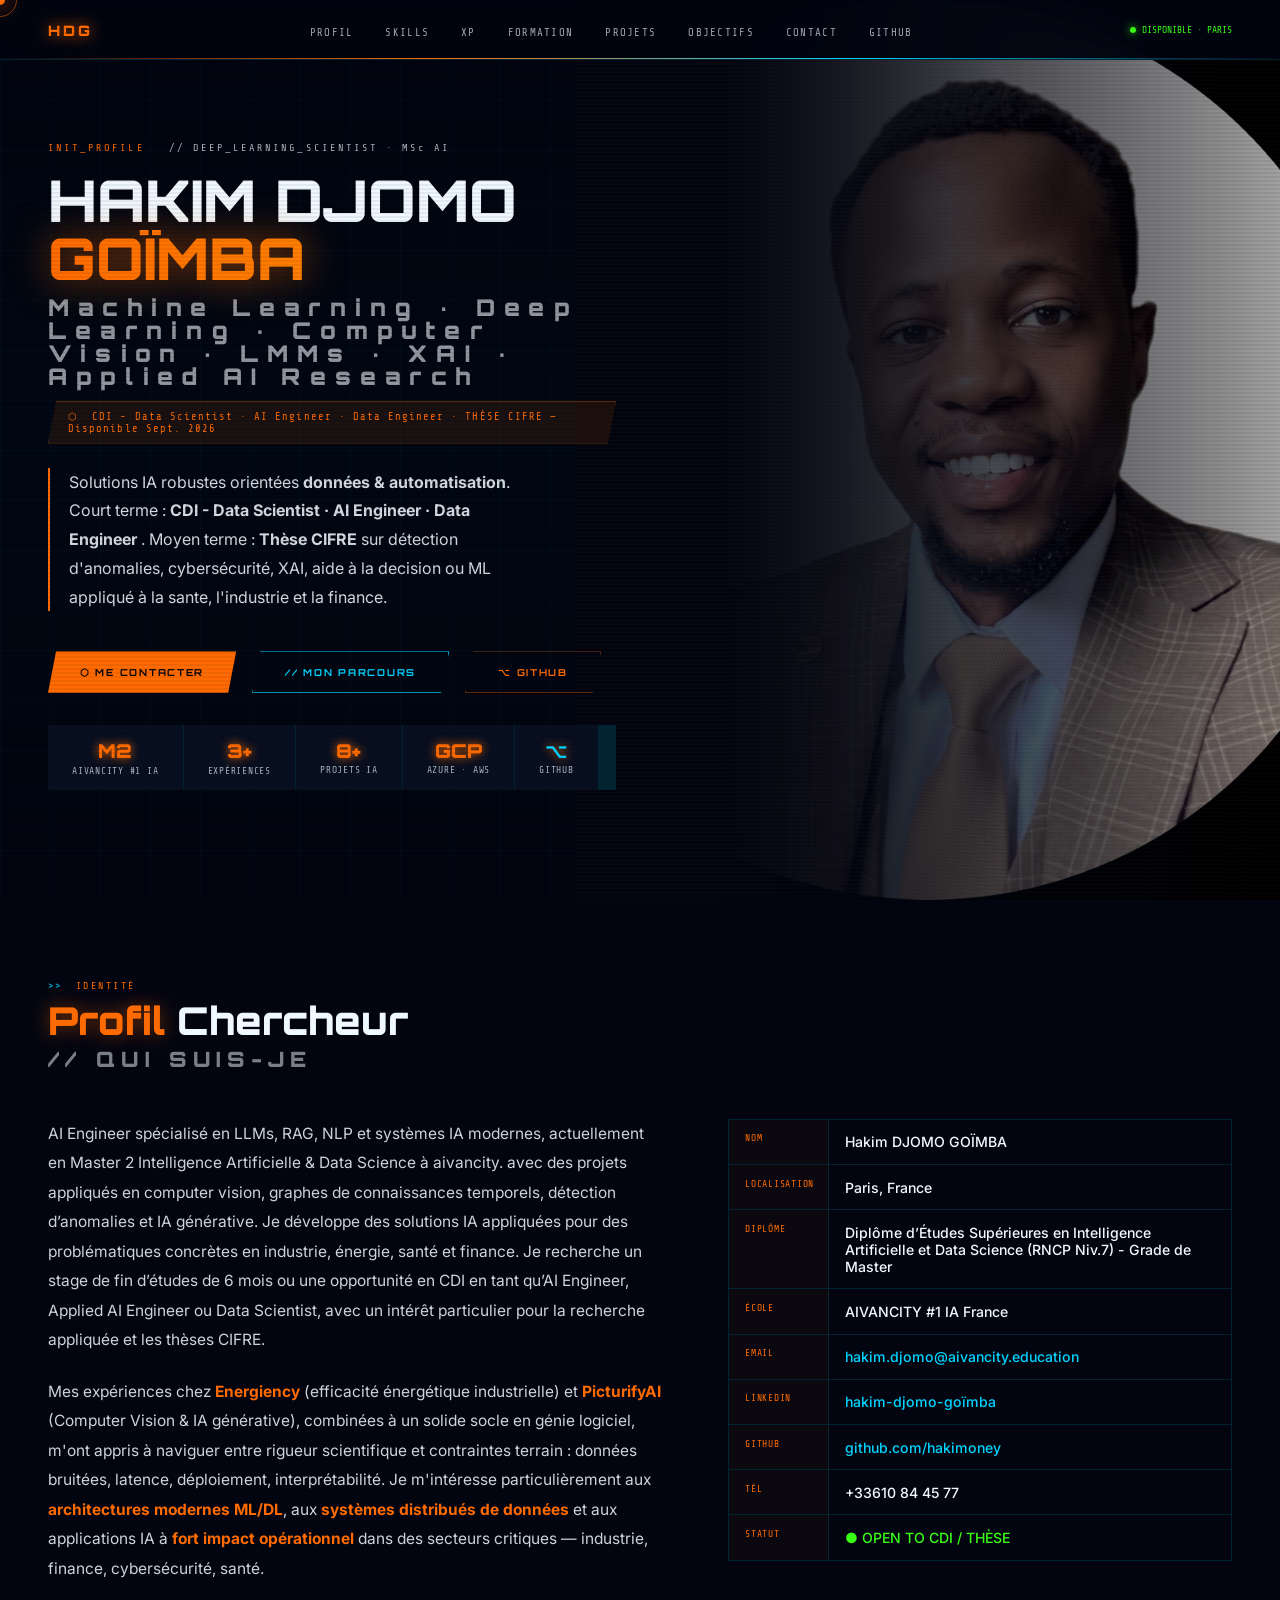
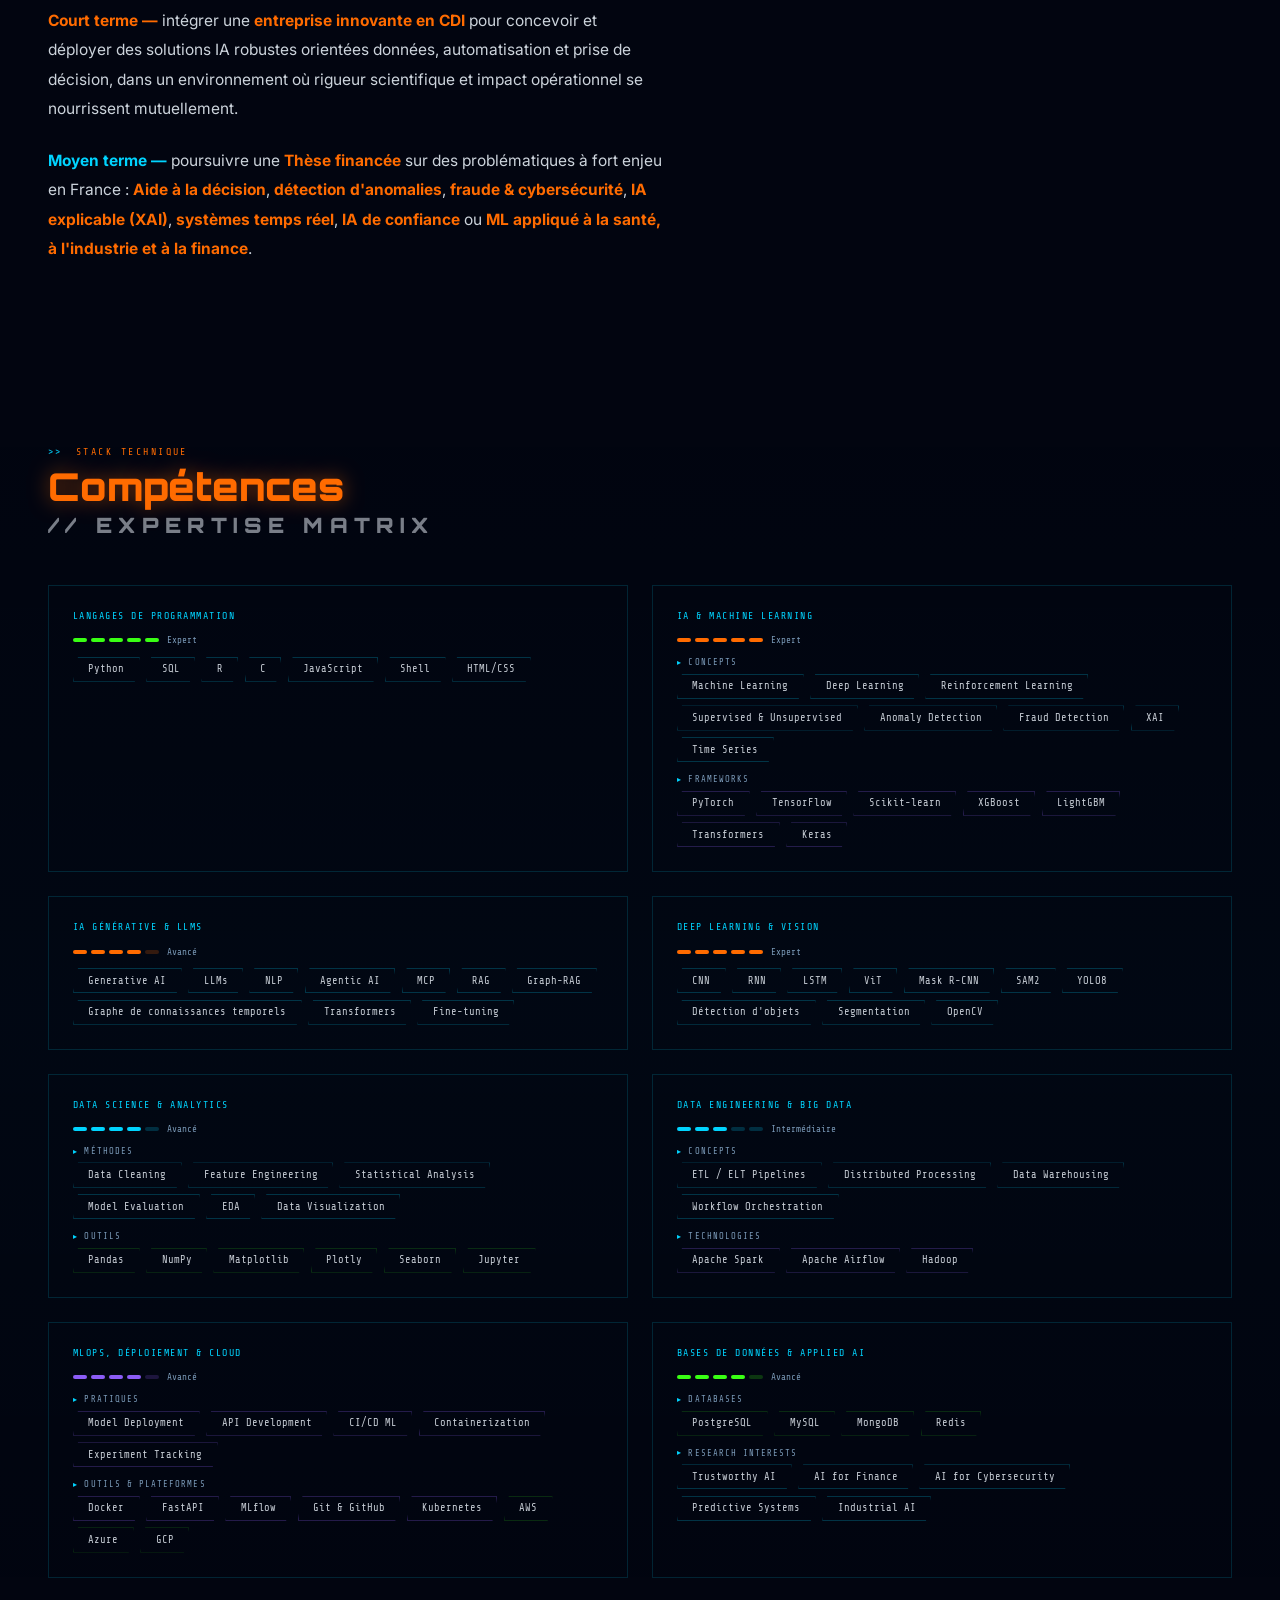
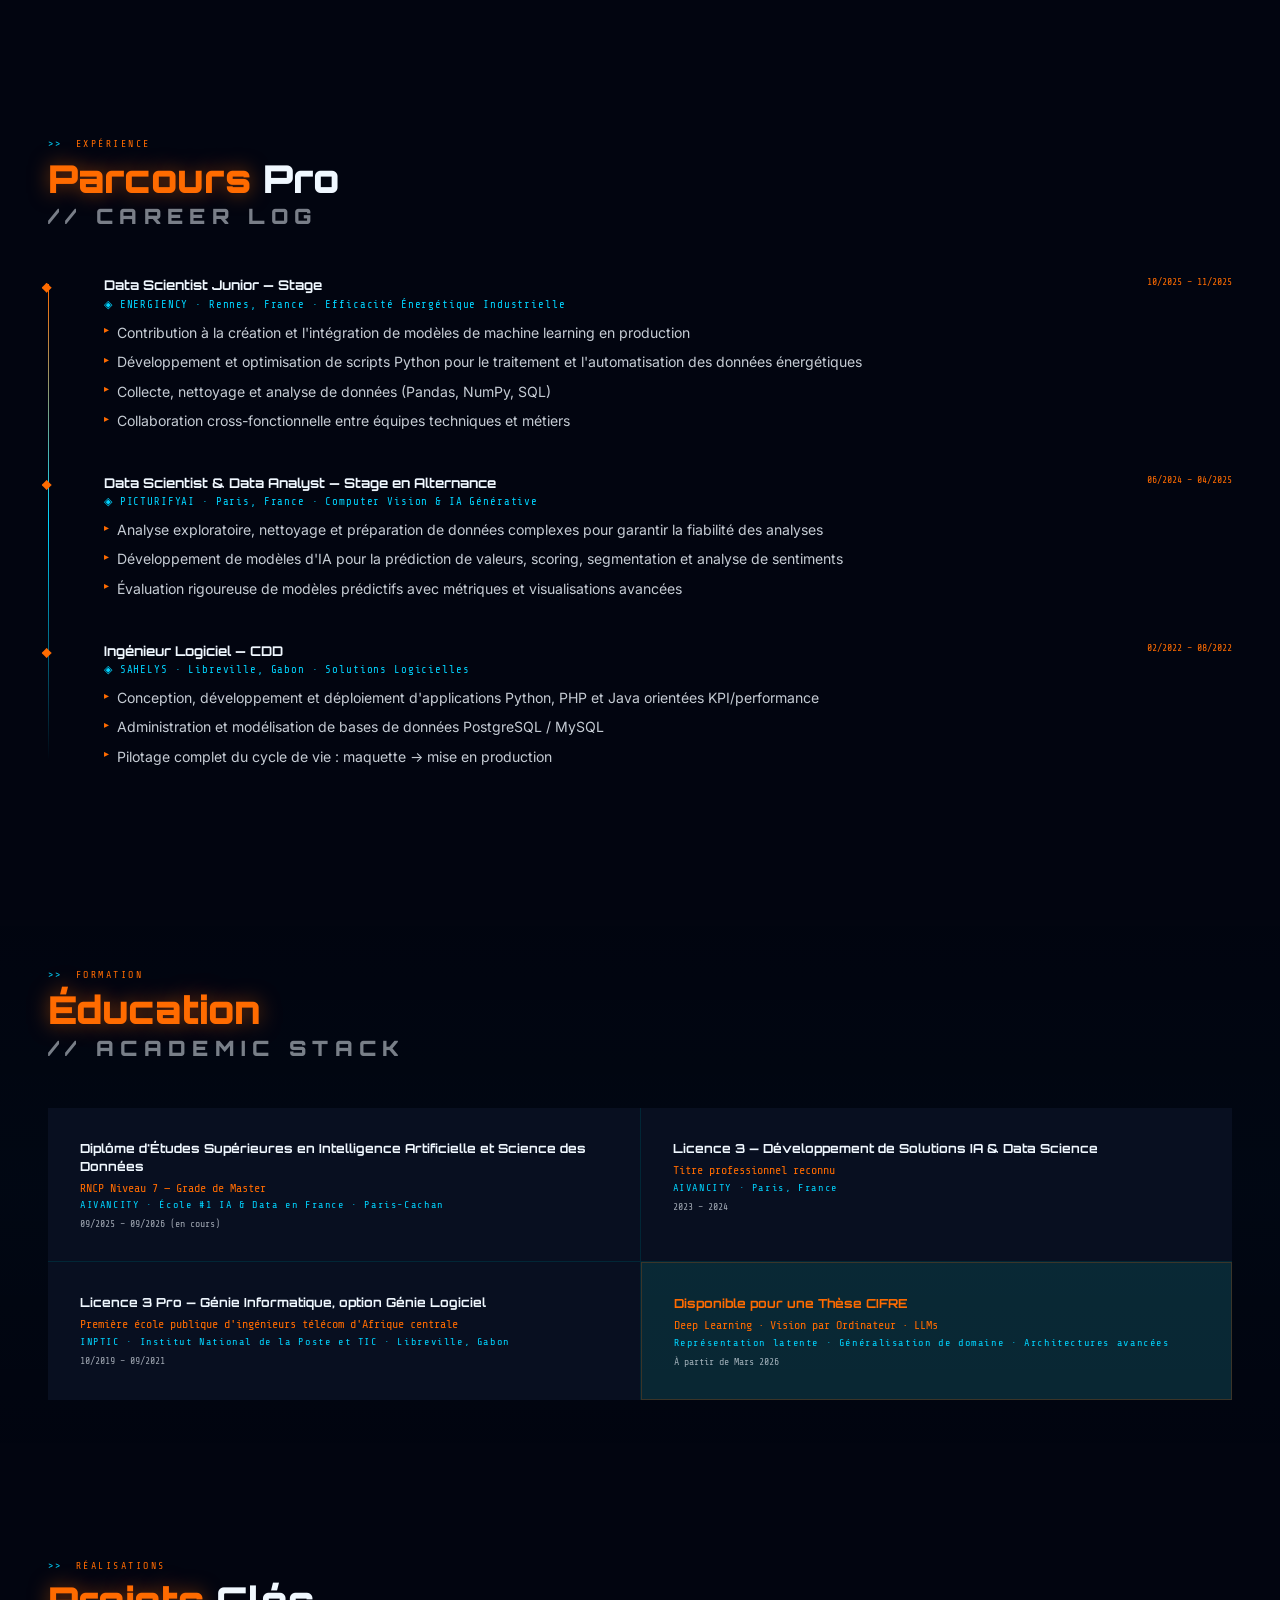
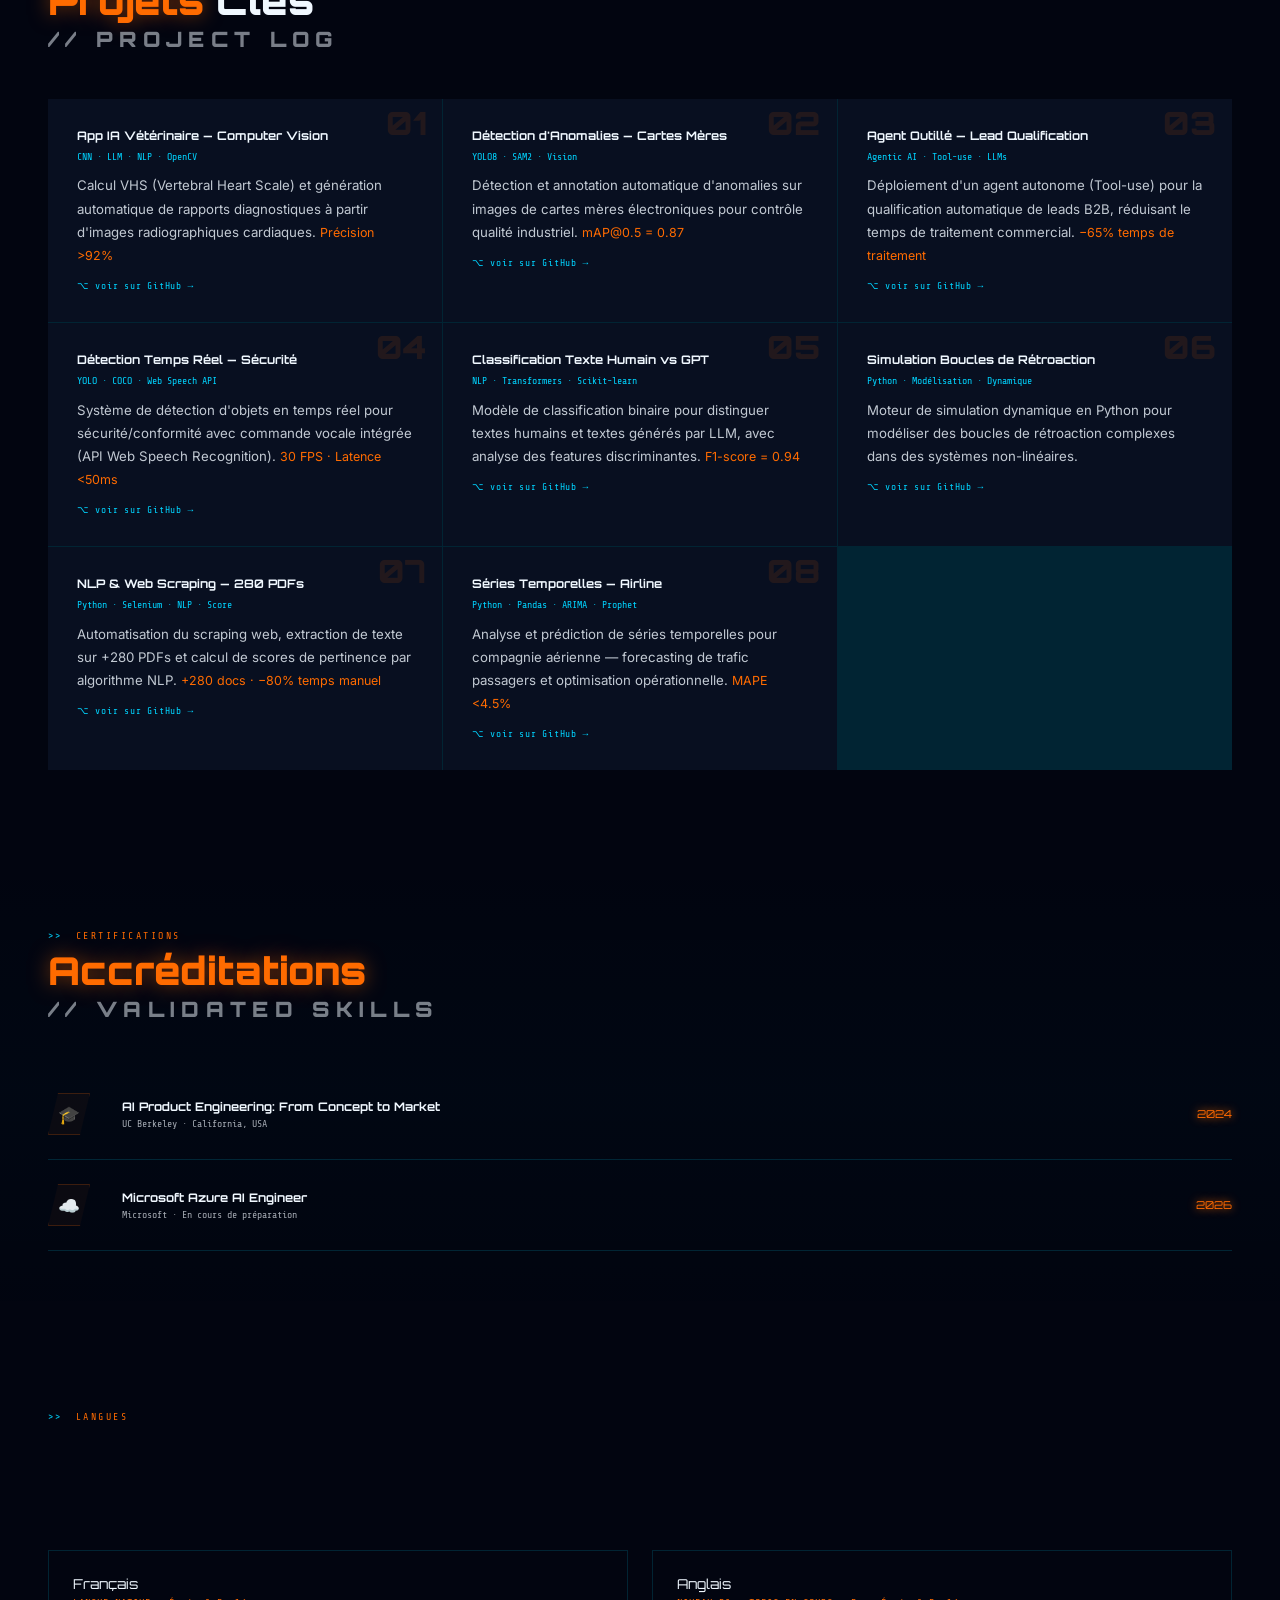
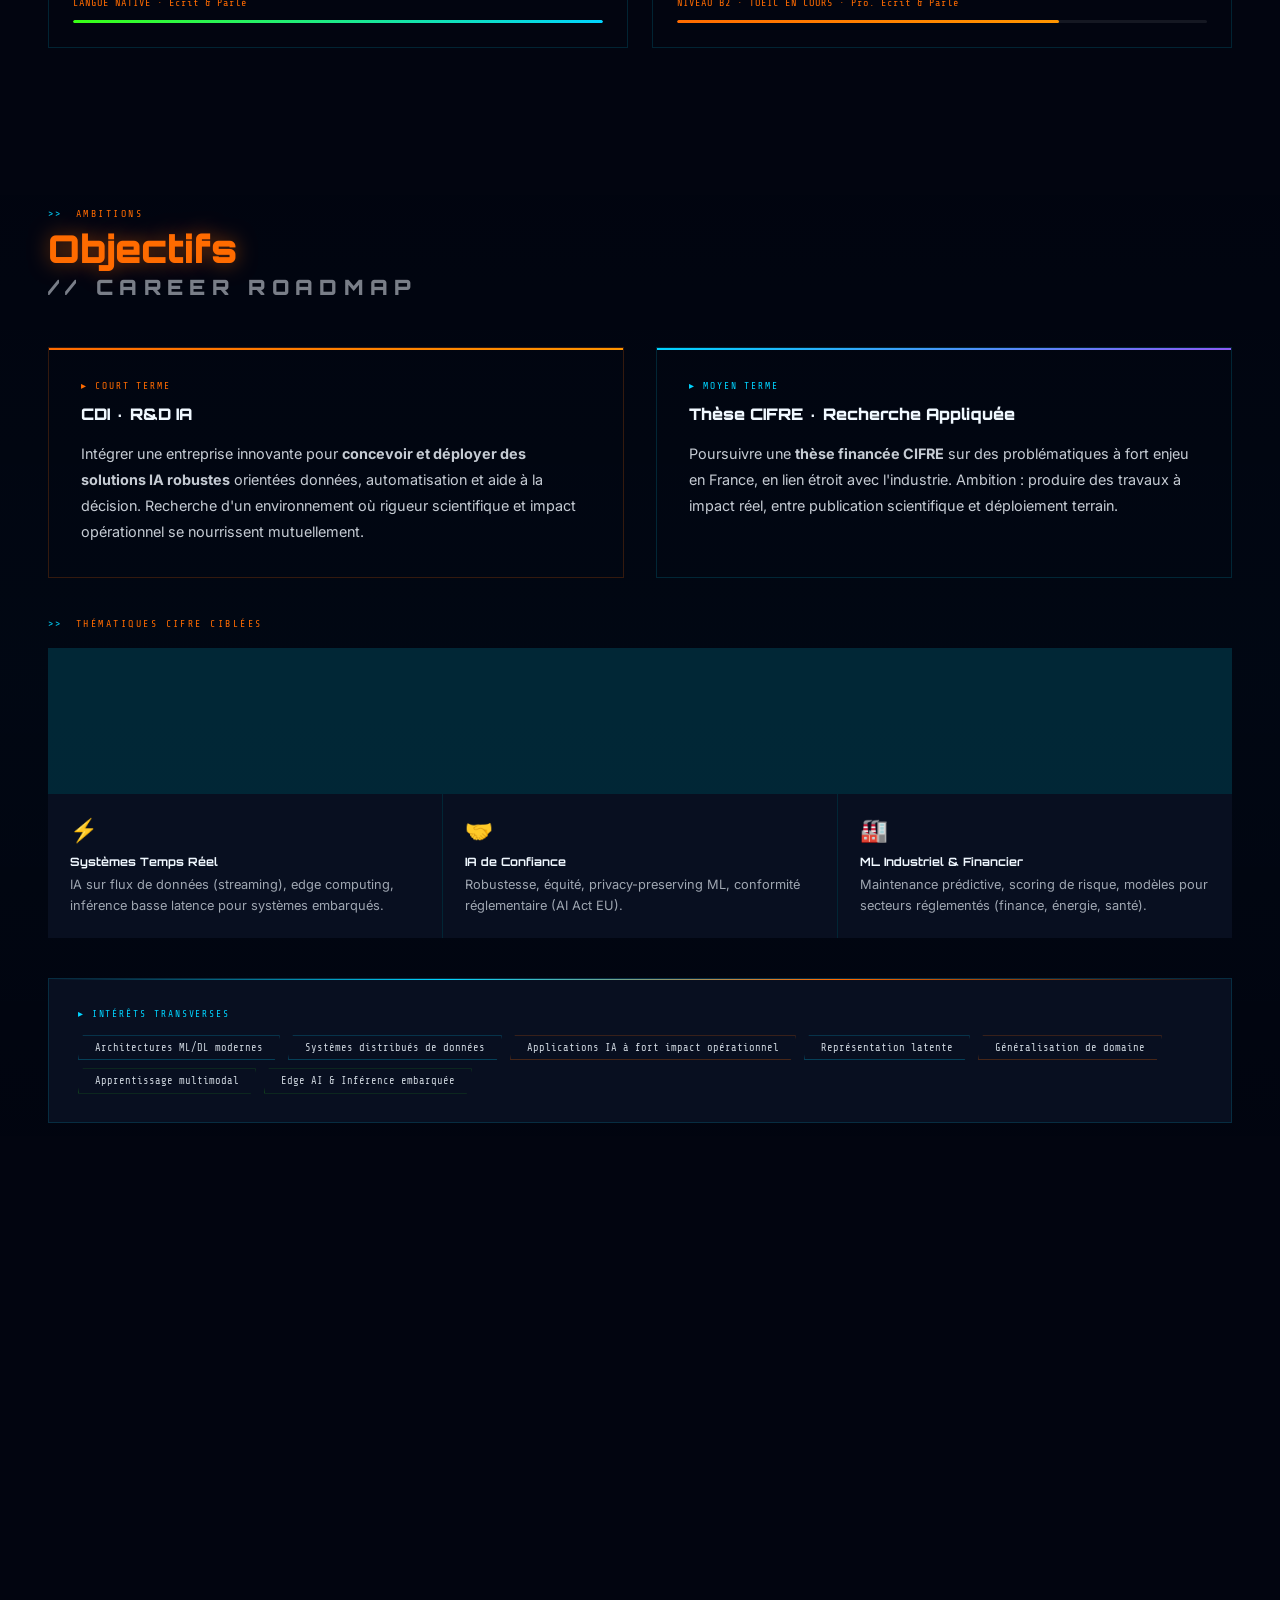
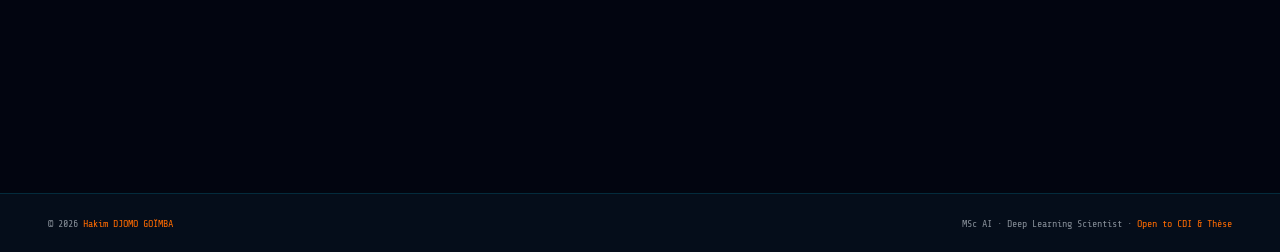
==== index.html @ 0fcf73cf "Deploy portfolio site" ====
<!DOCTYPE html>
<html lang="fr">
<head>
<meta charset="UTF-8"/>
<meta name="viewport" content="width=device-width, initial-scale=1.0"/>
<title>Hakim DJOMO GOÏMBA </title>
<link href="https://fonts.googleapis.com/css2?family=Orbitron:wght@400;700;900&family=Inter:wght@400;500;600&family=Share+Tech+Mono&display=swap" rel="stylesheet"/>
<style>
:root {
  --bg: #020510;
  --deep: #050d1a;
  --panel: #080f20;
  --panel2: #0c1428;
  --orange: #ff6b00;
  --orange2: #ff9500;
  --cyan: #00d4ff;
  --plasma: #39ff14;
  --violet: #8b5cf6;
  --white: #f0f8ff;
  --muted: #7a9ab8;
  --border-c: rgba(0,212,255,0.15);
  --border-o: rgba(255,107,0,0.2);
  --glow-c: rgba(0,212,255,0.05);
  --glow-o: rgba(255,107,0,0.07);
}
*,*::before,*::after{box-sizing:border-box;margin:0;padding:0;}
html{scroll-behavior:smooth;}
body{font-family:'Inter',sans-serif;background:var(--bg);color:var(--white);overflow-x:hidden;cursor:none;}

/* CURSOR */
#cur{position:fixed;width:10px;height:10px;background:var(--orange);border-radius:50%;pointer-events:none;z-index:99999;transform:translate(-50%,-50%);box-shadow:0 0 20px var(--orange),0 0 40px rgba(255,107,0,0.4);transition:width .15s,height .15s,background .2s;}
#cur-ring{position:fixed;width:34px;height:34px;border:1px solid rgba(255,107,0,0.5);border-radius:50%;pointer-events:none;z-index:99998;transform:translate(-50%,-50%);}

/* SCANLINES */
body::after{content:'';position:fixed;inset:0;z-index:9998;pointer-events:none;background:repeating-linear-gradient(0deg,transparent,transparent 2px,rgba(0,0,0,0.06) 2px,rgba(0,0,0,0.06) 4px);animation:scan 10s linear infinite;}
@keyframes scan{from{background-position:0 0;}to{background-position:0 100px;}}

/* GRID BG */
body::before{content:'';position:fixed;inset:0;pointer-events:none;z-index:0;
background-image:linear-gradient(rgba(0,212,255,0.03) 1px,transparent 1px),linear-gradient(90deg,rgba(0,212,255,0.03) 1px,transparent 1px);
background-size:50px 50px;animation:gridDrift 25s linear infinite;}
@keyframes gridDrift{from{background-position:0 0;}to{background-position:50px 50px;}}

/* NAV */
nav{position:fixed;top:0;left:0;right:0;z-index:1000;padding:0 3rem;height:60px;display:flex;align-items:center;justify-content:space-between;background:rgba(2,5,16,0.95);backdrop-filter:blur(20px);border-bottom:1px solid var(--border-c);}
nav::after{content:'';position:absolute;bottom:0;left:0;right:0;height:1px;background:linear-gradient(90deg,transparent,var(--orange),var(--cyan),transparent);animation:navline 5s ease-in-out infinite;}
@keyframes navline{0%,100%{opacity:.4;}50%{opacity:1;}}
.nav-logo{font-family:'Orbitron',monospace;font-size:.9rem;font-weight:900;color:var(--orange);text-decoration:none;letter-spacing:.2em;text-shadow:0 0 15px var(--orange);}
.nav-links{display:flex;gap:2rem;list-style:none;}
.nav-links a{font-family:'Share Tech Mono',monospace;font-size:.67rem;letter-spacing:.12em;text-transform:uppercase;color:rgba(240,248,255,.68);text-decoration:none;transition:color .3s,text-shadow .3s;}
.nav-links a:hover{color:var(--orange);text-shadow:0 0 10px var(--orange);}
.nav-badge{font-family:'Share Tech Mono',monospace;font-size:.6rem;color:var(--plasma);display:flex;align-items:center;gap:.4rem;}
.dot{width:6px;height:6px;border-radius:50%;background:var(--plasma);box-shadow:0 0 8px var(--plasma);animation:pulse 1.5s ease-in-out infinite;}
@keyframes pulse{0%,100%{opacity:1;transform:scale(1);}50%{opacity:.3;transform:scale(.6);}}

/* ══════════════ HERO ══════════════ */
#hero{min-height:100vh;display:grid;grid-template-columns:1fr 1fr;align-items:center;padding:5rem 3rem 3rem;position:relative;gap:3rem;z-index:1;overflow:hidden;}

/* PHOTO BG - grand arrière-plan */
.hero-photo-bg{
  position:absolute;right:0;top:0;bottom:0;width:55%;
  z-index:0;overflow:hidden;
}
.hero-photo-bg img{
  width:100%;height:100%;object-fit:cover;object-position:top center;
  filter:grayscale(30%) contrast(1.1) brightness(.7);
  mask-image:linear-gradient(to left,rgba(0,0,0,.9) 0%,rgba(0,0,0,.5) 50%,transparent 100%);
  -webkit-mask-image:linear-gradient(to left,rgba(0,0,0,.9) 0%,rgba(0,0,0,.5) 50%,transparent 100%);
}
.hero-photo-overlay{
  position:absolute;inset:0;
  background:linear-gradient(to right,var(--bg) 20%,rgba(2,5,16,.3) 60%,transparent 100%);
}
.hero-photo-scanline{
  position:absolute;inset:0;
  background:repeating-linear-gradient(0deg,transparent,transparent 3px,rgba(255,107,0,.03) 3px,rgba(255,107,0,.03) 4px);
}

.hero-left{position:relative;z-index:2;}
.hero-sys{font-family:'Share Tech Mono',monospace;font-size:.64rem;color:var(--orange);letter-spacing:.2em;margin-bottom:1.2rem;animation:fadeIn 1s ease both;display:flex;align-items:center;gap:.5rem;}
.hero-sys span{color:rgba(240,248,255,.72);}
.hero-name{font-family:'Orbitron',monospace;font-weight:900;font-size:clamp(2rem,4.5vw,4rem);line-height:1;margin-bottom:.8rem;animation:fadeIn 1s .15s ease both;position:relative;}
.hero-name .l1{display:block;color:var(--white);}
.hero-name .l2{display:block;background:linear-gradient(90deg,var(--orange),var(--orange2));-webkit-background-clip:text;-webkit-text-fill-color:transparent;filter:drop-shadow(0 0 20px rgba(255,107,0,.6));}
.hero-name .l3{display:block;color:rgba(240,248,255,.60);font-size:.4em;letter-spacing:.4em;margin-top:.5rem;-webkit-text-fill-color:unset;}
.hero-seeking{
  display:inline-flex;align-items:center;gap:.6rem;
  background:rgba(255,107,0,.1);border:1px solid rgba(255,107,0,.3);
  padding:.5rem 1.2rem;margin-bottom:1.5rem;font-family:'Share Tech Mono',monospace;font-size:.65rem;color:var(--orange);letter-spacing:.1em;
  animation:fadeIn 1s .2s ease both;
  clip-path:polygon(8px 0%,100% 0%,calc(100% - 8px) 100%,0% 100%);
}
.hero-desc{font-size:1rem;color:rgba(240,248,255,.88);font-weight:400;max-width:480px;margin-bottom:2.5rem;line-height:1.8;animation:fadeIn 1s .3s ease both;border-left:2px solid var(--orange);padding-left:1.2rem;}
.hero-cta{display:flex;gap:1rem;animation:fadeIn 1s .45s ease both;flex-wrap:wrap;}

/* BUTTONS */
.btn{font-family:'Orbitron',monospace;font-size:.6rem;font-weight:700;letter-spacing:.18em;text-transform:uppercase;padding:.85rem 2rem;text-decoration:none;display:inline-flex;align-items:center;gap:.5rem;transition:all .3s;position:relative;overflow:hidden;clip-path:polygon(8px 0%,100% 0%,calc(100% - 8px) 100%,0% 100%);}
.btn-orange{background:var(--orange);color:var(--bg);box-shadow:0 0 25px rgba(255,107,0,.4);}
.btn-orange:hover{background:var(--orange2);box-shadow:0 0 45px rgba(255,107,0,.7);transform:translateY(-2px);}
.btn-outline{background:transparent;color:var(--cyan);border:1px solid var(--cyan);box-shadow:0 0 15px rgba(0,212,255,.1);}
.btn-outline:hover{box-shadow:0 0 30px rgba(0,212,255,.3);transform:translateY(-2px);}

/* STATS */
.hero-stats-row{display:flex;gap:1px;background:var(--border-c);margin-top:2rem;animation:fadeIn 1s .6s ease both;}
.hstat{background:var(--panel);padding:.9rem 1.5rem;text-align:center;}
.hstat-val{font-family:'Orbitron',monospace;font-size:1.2rem;color:var(--orange);font-weight:900;text-shadow:0 0 10px var(--orange);}
.hstat-key{font-family:'Share Tech Mono',monospace;font-size:.6rem;color:rgba(240,248,255,.70);letter-spacing:.08em;text-transform:uppercase;margin-top:.15rem;}

/* ══════════════ SECTIONS ══════════════ */
section{padding:5rem 3rem;position:relative;z-index:1;}
section:nth-child(even){background:linear-gradient(180deg,transparent,rgba(0,212,255,.015),transparent);}
.sec-label{font-family:'Share Tech Mono',monospace;font-size:.62rem;color:var(--orange);letter-spacing:.25em;text-transform:uppercase;margin-bottom:.5rem;display:flex;align-items:center;gap:.8rem;}
.sec-label::before{content:'>> ';color:var(--cyan);}
.sec-title{font-family:'Orbitron',monospace;font-weight:900;font-size:clamp(1.6rem,3vw,2.5rem);line-height:1.1;margin-bottom:3rem;}
.sec-title .hi{color:var(--orange);text-shadow:0 0 20px rgba(255,107,0,.5);}
.sec-title .lo{color:rgba(240,248,255,.50);font-size:.55em;display:block;letter-spacing:.3em;margin-top:.4rem;}

/* ══════════════ ABOUT ══════════════ */
#about .grid{display:grid;grid-template-columns:1.1fr .9fr;gap:4rem;align-items:start;}
.about-p{font-size:.97rem;color:rgba(240,248,255,.85);margin-bottom:1.4rem;line-height:1.9;font-weight:400;}
.about-p strong{color:var(--orange);}
.info-table{border:1px solid var(--border-c);}
.ir{display:grid;grid-template-columns:100px 1fr;border-bottom:1px solid var(--border-c);}
.ir:last-child{border-bottom:none;}
.ik{font-family:'Share Tech Mono',monospace;font-size:.6rem;color:var(--orange);letter-spacing:.08em;text-transform:uppercase;padding:.85rem 1rem;border-right:1px solid var(--border-c);background:rgba(255,107,0,.04);}
.iv{font-size:.88rem;color:var(--white);padding:.85rem 1rem;font-weight:500;}
.iv a{color:var(--cyan);text-decoration:none;}
.iv.open{color:var(--plasma);}

/* ══════════════ SKILLS ══════════════ */
.skills-grid{display:grid;grid-template-columns:repeat(2,1fr);gap:1.5rem;}
.sk-box{border:1px solid var(--border-c);padding:1.5rem;position:relative;overflow:hidden;transition:border-color .3s,transform .3s;}
.sk-box:hover{border-color:var(--orange);transform:translateY(-3px);}
.sk-box::before{content:'';position:absolute;top:0;left:0;right:0;height:1px;background:linear-gradient(90deg,var(--orange),var(--cyan));transform:scaleX(0);transform-origin:left;transition:transform .4s;}
.sk-box:hover::before{transform:scaleX(1);}
.sk-cat{font-family:'Share Tech Mono',monospace;font-size:.62rem;color:var(--cyan);letter-spacing:.15em;text-transform:uppercase;margin-bottom:.9rem;}
.tags{display:flex;flex-wrap:wrap;gap:.4rem;}
.tag{font-family:'Share Tech Mono',monospace;font-size:.65rem;padding:.35rem .9rem;border:1px solid rgba(0,212,255,.22);color:rgba(240,248,255,.82);transition:all .25s;cursor:default;clip-path:polygon(5px 0%,100% 0%,calc(100% - 5px) 100%,0% 100%);}
.tag:hover{border-color:var(--orange);color:var(--orange);background:rgba(255,107,0,.08);text-shadow:0 0 8px var(--orange);}
.tag.c{border-color:rgba(139,92,246,.25);}
.tag.c:hover{border-color:var(--violet);color:var(--violet);background:rgba(139,92,246,.07);}
.tag.p{border-color:rgba(57,255,20,.15);}
.tag.p:hover{border-color:var(--plasma);color:var(--plasma);background:rgba(57,255,20,.06);}

/* ══════════════ EXPERIENCE ══════════════ */
.exp-timeline{position:relative;padding-left:2rem;}
.exp-timeline::before{content:'';position:absolute;left:0;top:.5rem;bottom:.5rem;width:1px;background:linear-gradient(180deg,var(--orange),var(--cyan),transparent);}
.exp-item{position:relative;margin-bottom:2.5rem;padding-left:1.5rem;}
.exp-item::before{content:'';position:absolute;left:-2.4rem;top:.4rem;width:10px;height:10px;background:var(--orange);clip-path:polygon(50% 0%,100% 50%,50% 100%,0% 50%);box-shadow:0 0 10px var(--orange);}
.exp-head{display:flex;justify-content:space-between;align-items:flex-start;margin-bottom:.3rem;flex-wrap:wrap;gap:.5rem;}
.exp-title{font-family:'Orbitron',monospace;font-size:.84rem;color:var(--white);font-weight:700;}
.exp-date{font-family:'Share Tech Mono',monospace;font-size:.62rem;color:var(--orange);white-space:nowrap;}
.exp-org{font-family:'Share Tech Mono',monospace;font-size:.67rem;color:var(--cyan);letter-spacing:.08em;margin-bottom:.6rem;}
.exp-list{list-style:none;}
.exp-list li{font-size:.88rem;color:rgba(240,248,255,.82);line-height:1.75;padding-left:.8rem;position:relative;margin-bottom:.3rem;}
.exp-list li::before{content:'▸';position:absolute;left:0;color:var(--orange);font-size:.6rem;top:.1rem;}

/* ══════════════ FORMATION ══════════════ */
.edu-grid{display:grid;grid-template-columns:repeat(2,1fr);gap:1px;background:var(--border-c);}
.edu-card{background:var(--panel);padding:2rem;position:relative;overflow:hidden;transition:background .3s;}
.edu-card:hover{background:var(--panel2);}
.edu-card::after{content:'';position:absolute;bottom:0;left:0;right:0;height:1px;background:linear-gradient(90deg,var(--orange),var(--cyan));transform:scaleX(0);transform-origin:left;transition:transform .4s;}
.edu-card:hover::after{transform:scaleX(1);}
.edu-deg{font-family:'Orbitron',monospace;font-size:.78rem;color:var(--white);margin-bottom:.4rem;line-height:1.4;font-weight:700;}
.edu-rank{font-size:.74rem;color:var(--orange);font-family:'Share Tech Mono',monospace;margin-bottom:.3rem;}
.edu-school{font-family:'Share Tech Mono',monospace;font-size:.64rem;color:var(--cyan);letter-spacing:.06em;margin-bottom:.5rem;}
.edu-date{font-size:.62rem;color:rgba(240,248,255,.65);font-family:'Share Tech Mono',monospace;}

/* ══════════════ PROJETS ══════════════ */
.proj-grid{display:grid;grid-template-columns:repeat(3,1fr);gap:1px;background:var(--border-c);}
.proj-card{background:var(--panel);padding:1.8rem;position:relative;overflow:hidden;transition:background .3s,transform .3s;}
.proj-card:hover{background:var(--panel2);transform:translateY(-4px);z-index:2;}
.proj-card::before{content:'';position:absolute;top:0;left:0;right:0;height:2px;background:linear-gradient(90deg,var(--orange),var(--violet));transform:scaleX(0);transform-origin:left;transition:transform .4s;}
.proj-card:hover::before{transform:scaleX(1);}
.proj-n{font-family:'Orbitron',monospace;font-size:2rem;font-weight:900;color:var(--orange);opacity:.1;position:absolute;top:.5rem;right:1rem;line-height:1;}
.proj-title{font-family:'Orbitron',monospace;font-size:.74rem;color:var(--white);margin-bottom:.4rem;line-height:1.4;font-weight:700;}
.proj-tech{font-family:'Share Tech Mono',monospace;font-size:.62rem;color:var(--cyan);margin-bottom:.8rem;}
.proj-desc{font-size:.83rem;color:rgba(240,248,255,.80);line-height:1.75;font-weight:400;}

/* ══════════════ CERTS ══════════════ */
.cert-list{display:flex;flex-direction:column;}
.cert{display:grid;grid-template-columns:50px 1fr auto;gap:1.5rem;align-items:center;padding:1.5rem 0;border-bottom:1px solid var(--border-c);transition:padding-left .3s;}
.cert:hover{padding-left:.8rem;}
.cert-ico{width:42px;height:42px;border:1px solid var(--border-o);clip-path:polygon(10px 0%,100% 0%,calc(100% - 10px) 100%,0% 100%);display:flex;align-items:center;justify-content:center;font-size:1.1rem;background:rgba(255,107,0,.04);}
.cert-name{font-family:'Orbitron',monospace;font-size:.74rem;color:var(--white);margin-bottom:.2rem;font-weight:700;}
.cert-iss{font-family:'Share Tech Mono',monospace;font-size:.62rem;color:rgba(240,248,255,.68);}
.cert-yr{font-family:'Orbitron',monospace;font-size:.68rem;color:var(--orange);text-shadow:0 0 8px var(--orange);}

/* ══════════════ LANGUES ══════════════ */
.lang-grid{display:grid;grid-template-columns:repeat(2,1fr);gap:1.5rem;}
.lang-card{border:1px solid var(--border-c);padding:1.5rem;transition:border-color .3s;}
.lang-card:hover{border-color:var(--orange);}
.lang-name{font-family:'Orbitron',monospace;font-size:.85rem;color:var(--white);margin-bottom:.3rem;}
.lang-level{font-family:'Share Tech Mono',monospace;font-size:.64rem;color:var(--orange);margin-bottom:.8rem;}
.lang-bar{height:3px;background:rgba(255,255,255,.08);border-radius:2px;overflow:hidden;}
.lang-fill{height:100%;border-radius:2px;transition:width 1.5s ease;}
.lang-fill.b2{background:linear-gradient(90deg,var(--orange),var(--orange2));width:72%;}
.lang-fill.nat{background:linear-gradient(90deg,var(--plasma),var(--cyan));width:100%;}

/* ══════════════ CONTACT ══════════════ */
#contact{text-align:center;}
.contact-inner{max-width:680px;margin:0 auto;}
.contact-sub{font-size:.97rem;color:rgba(240,248,255,.82);margin:1.5rem 0 2.5rem;line-height:1.9;font-weight:400;}
.contact-grid{display:flex;gap:1rem;justify-content:center;flex-wrap:wrap;}
.c-link{font-family:'Share Tech Mono',monospace;font-size:.7rem;letter-spacing:.07em;border:1px solid var(--border-c);padding:.9rem 1.5rem;color:rgba(240,248,255,.80);text-decoration:none;display:flex;align-items:center;gap:.5rem;transition:all .3s;clip-path:polygon(8px 0%,100% 0%,calc(100% - 8px) 100%,0% 100%);}
.c-link:hover{border-color:var(--orange);color:var(--orange);background:rgba(255,107,0,.07);box-shadow:0 0 20px rgba(255,107,0,.15);}

/* ══════════════ FOOTER ══════════════ */
footer{padding:1.5rem 3rem;border-top:1px solid var(--border-c);display:flex;justify-content:space-between;align-items:center;font-family:'Share Tech Mono',monospace;font-size:.63rem;color:rgba(240,248,255,.55);background:var(--deep);z-index:1;position:relative;}
.fa{color:var(--orange);}

/* SCROLLBAR */
::-webkit-scrollbar{width:3px;}
::-webkit-scrollbar-track{background:var(--bg);}
::-webkit-scrollbar-thumb{background:linear-gradient(var(--orange),var(--cyan));}

/* ANIMATIONS */
@keyframes fadeIn{from{opacity:0;transform:translateY(16px);}to{opacity:1;transform:translateY(0);}}
.reveal{opacity:0;transform:translateY(24px);transition:opacity .7s ease,transform .7s ease;}
.reveal.visible{opacity:1;transform:translateY(0);}

/* RESPONSIVE */
@media(max-width:900px){
  nav{padding:0 1.5rem;}.nav-links{display:none;}
  .obj-grid{grid-template-columns:1fr!important;}
  #hero{grid-template-columns:1fr;padding:6rem 1.5rem 3rem;}.hero-photo-bg{width:100%;top:0;bottom:0;}
  .hero-photo-bg img{object-position:center top;}
  section{padding:3.5rem 1.5rem;}
  #about .grid,.skills-grid,.edu-grid,.proj-grid,.lang-grid{grid-template-columns:1fr;}
  footer{flex-direction:column;gap:.5rem;text-align:center;padding:1.5rem;}
  .hero-stats-row{flex-wrap:wrap;}
}
</style>
</head>
<body>

<div id="cur"></div>
<div id="cur-ring"></div>

<!-- NAV -->
<nav>
  <a href="#hero" class="nav-logo">HDG</a>
  <ul class="nav-links">
    <li><a href="#about">Profil</a></li>
    <li><a href="#skills">Skills</a></li>
    <li><a href="#experience">XP</a></li>
    <li><a href="#formation">Formation</a></li>
    <li><a href="#projets">Projets</a></li>
    <li><a href="#objectifs">Objectifs</a></li>
    <li><a href="#contact">Contact</a></li>
    <li><a href="https://github.com/hakimoney" target="_blank">GitHub</a></li>
  </ul>
  <div class="nav-badge"><div class="dot"></div>DISPONIBLE · PARIS</div>
</nav>

<!-- HERO -->
<section id="hero">
  <!-- PHOTO EN ARRIÈRE-PLAN -->
  <div class="hero-photo-bg">
  <img src="[data-uri]" alt="Hakim DJOMO GOÏMBA"/>
    <div class="hero-photo-overlay"></div>
    <div class="hero-photo-scanline"></div>
  </div>

  <div class="hero-left">
    <div class="hero-sys">INIT_PROFILE &nbsp;<span>// DEEP_LEARNING_SCIENTIST · MSc AI</span></div>
    <h1 class="hero-name">
      <span class="l1">HAKIM DJOMO</span>
      <span class="l2">GOÏMBA</span>
      <span class="l3">Machine Learning · Deep Learning · Computer Vision · LMMs · XAI · Applied AI Research</span>
    </h1>
    

</p>
    <div class="hero-seeking">⬡ &nbsp;CDI - Data Scientist · AI Engineer · Data Engineer  · THÈSE CIFRE — Disponible Sept. 2026</div>
    <p class="hero-desc">Solutions IA robustes orientées <strong>données &amp; automatisation</strong>. Court terme : <strong>CDI - Data Scientist · AI Engineer · Data Engineer </strong>. Moyen terme : <strong>Thèse CIFRE</strong> sur détection d'anomalies, cybersécurité, XAI, aide à la decision ou ML appliqué à la sante, l'industrie et la finance.</p>
    <div class="hero-cta">
      <a href="#contact" class="btn btn-orange">⬡ Me contacter</a>
      <a href="#experience" class="btn btn-outline">// Mon parcours</a>
      <a href="https://github.com/hakimoney" target="_blank" class="btn btn-outline" style="border-color:rgba(255,107,0,0.5);color:var(--orange);">⌥ GitHub</a>
    </div>
    <div class="hero-stats-row">
      <div class="hstat"><div class="hstat-val">M2</div><div class="hstat-key">AIVANCITY #1 IA</div></div>
      <div class="hstat"><div class="hstat-val">3+</div><div class="hstat-key">Expériences</div></div>
      <div class="hstat"><div class="hstat-val">8+</div><div class="hstat-key">Projets IA</div></div>
      <div class="hstat"><div class="hstat-val">GCP</div><div class="hstat-key">Azure · AWS</div></div>
      <div class="hstat"><a href="https://github.com/hakimoney" target="_blank" style="text-decoration:none;"><div class="hstat-val" style="color:var(--cyan);">⌥</div><div class="hstat-key">GitHub</div></a></div>
    </div>
  </div>
</section>

<!-- ABOUT -->
<section id="about">
  <div class="sec-label reveal">IDENTITÉ</div>
  <h2 class="sec-title reveal"><span class="hi">Profil</span> Chercheur<span class="lo">// QUI SUIS-JE</span></h2>
  <div class="grid">
   <div class="reveal">
      <p class="about-p">AI Engineer spécialisé en LLMs, RAG, NLP et systèmes IA modernes, actuellement en Master 2 Intelligence Artificielle & Data Science à aivancity. avec des projets appliqués en computer vision, graphes de connaissances temporels, détection d’anomalies et IA générative. Je développe des solutions IA appliquées pour des problématiques concrètes en industrie, énergie, santé et finance. Je recherche un stage de fin d’études de 6 mois ou une opportunité en CDI en tant qu’AI Engineer, Applied AI Engineer ou Data Scientist, avec un intérêt particulier pour la recherche appliquée et les thèses CIFRE.</p>
      <p class="about-p">Mes expériences chez <strong>Energiency</strong> (efficacité énergétique industrielle) et <strong>PicturifyAI</strong> (Computer Vision &amp; IA générative), combinées à un solide socle en génie logiciel, m'ont appris à naviguer entre rigueur scientifique et contraintes terrain : données bruitées, latence, déploiement, interprétabilité. Je m'intéresse particulièrement aux <strong>architectures modernes ML/DL</strong>, aux <strong>systèmes distribués de données</strong> et aux applications IA à <strong>fort impact opérationnel</strong> dans des secteurs critiques — industrie, finance, cybersécurité, santé.</p>
      <p class="about-p" style="border-left-color:var(--orange);"><strong style="color:var(--orange)">Court terme —</strong> intégrer une <strong>entreprise innovante en CDI</strong> pour concevoir et déployer des solutions IA robustes orientées données, automatisation et prise de décision, dans un environnement où rigueur scientifique et impact opérationnel se nourrissent mutuellement.</p>
      <p class="about-p" style="border-left-color:var(--cyan);"><strong style="color:var(--cyan)">Moyen terme —</strong> poursuivre une <strong>Thèse  financée</strong> sur des problématiques à fort enjeu en France : <strong> Aide à la décision</strong>, <strong>détection d'anomalies</strong>, <strong>fraude &amp; cybersécurité</strong>, <strong>IA explicable (XAI)</strong>, <strong>systèmes temps réel</strong>, <strong>IA de confiance</strong> ou <strong>ML appliqué à la santé,  à l'industrie et à la finance</strong>.</p>
    </div>
    <div class="info-table reveal">
      <div class="ir"><span class="ik">Nom</span><span class="iv">Hakim DJOMO GOÏMBA</span></div>
      <div class="ir"><span class="ik">Localisation</span><span class="iv">Paris, France</span></div>
      <div class="ir"><span class="ik">Diplôme</span><span class="iv">Diplôme d’Études Supérieures en Intelligence Artificielle et Data Science (RNCP Niv.7) - Grade de Master</span></div>
      <div class="ir"><span class="ik">École</span><span class="iv">AIVANCITY #1 IA France</span></div>
      <div class="ir"><span class="ik">Email</span><span class="iv"><a href="mailto:hakim.djomo@aivancity.education">
  <span class="__cf_email__">hakim.djomo@aivancity.education</span></a></span></div>
      <div class="ir"><span class="ik">LinkedIn</span><span class="iv"><a href="https://www.linkedin.com/in/hakim-djomo-go%C3%AFmba-914286259/" target="_blank">hakim-djomo-goïmba</a></span></div>
      <div class="ir"><span class="ik">GitHub</span><span class="iv"><a href="https://github.com/hakimoney" target="_blank">github.com/hakimoney</a></span></div>
      <div class="ir"><span class="ik">Tél</span><span class="iv">+33610 84 45 77</span></div>
      <div class="ir"><span class="ik">Statut</span><span class="iv open">● OPEN TO CDI / THÈSE</span></div>
    </div>
  </div>
</section>

<!-- SKILLS -->
<section id="skills">
  <div class="sec-label reveal">STACK TECHNIQUE</div>
  <h2 class="sec-title reveal"><span class="hi">Compétences</span><span class="lo">// EXPERTISE MATRIX</span></h2>

  <style>
    /* Level bar helper */
    .sk-level { display:flex; gap:4px; margin-bottom:.7rem; align-items:center; }
    .sk-level-bar { width:14px; height:4px; border-radius:2px; }
    .sk-level-label { font-family:'Share Tech Mono',monospace; font-size:.58rem; color:var(--muted); margin-left:4px; }
    /* Staggered reveal animation for sk-box */
    .skills-grid .sk-box { transition-delay: 0ms; }
    .skills-grid .sk-box:nth-child(1) { transition-delay: 0ms; }
    .skills-grid .sk-box:nth-child(2) { transition-delay: 70ms; }
    .skills-grid .sk-box:nth-child(3) { transition-delay: 140ms; }
    .skills-grid .sk-box:nth-child(4) { transition-delay: 210ms; }
    .skills-grid .sk-box:nth-child(5) { transition-delay: 280ms; }
    .skills-grid .sk-box:nth-child(6) { transition-delay: 350ms; }
    .skills-grid .sk-box:nth-child(7) { transition-delay: 420ms; }
    .skills-grid .sk-box:nth-child(8) { transition-delay: 490ms; }
    /* Sub-label inside sk-box */
    .sk-sub-label {
      font-family:'Share Tech Mono',monospace; font-size:.55rem;
      color:var(--muted); letter-spacing:.12em; text-transform:uppercase;
      margin-top:.75rem; margin-bottom:.4rem;
      display:flex; align-items:center; gap:.4rem;
    }
    .sk-sub-label::before { content:'▸'; font-size:.48rem; color:var(--cyan); }
  </style>

  <div class="skills-grid">

    <!-- 1. Langages de programmation -->
    <div class="sk-box reveal">
      <div class="sk-cat">Langages de Programmation</div>
      <div class="sk-level">
        <span class="sk-level-bar" style="background:var(--plasma);opacity:1"></span>
        <span class="sk-level-bar" style="background:var(--plasma);opacity:1"></span>
        <span class="sk-level-bar" style="background:var(--plasma);opacity:1"></span>
        <span class="sk-level-bar" style="background:var(--plasma);opacity:1"></span>
        <span class="sk-level-bar" style="background:var(--plasma);opacity:1"></span>
        <span class="sk-level-label">Expert</span>
      </div>
      <div class="tags">
        <span class="tag">Python</span><span class="tag">SQL</span><span class="tag">R</span><span class="tag">C</span><span class="tag">JavaScript</span><span class="tag">Shell</span><span class="tag">HTML/CSS</span>
      </div>
    </div>

    <!-- 2. IA & Machine Learning -->
    <div class="sk-box reveal">
      <div class="sk-cat">IA &amp; Machine Learning</div>
      <div class="sk-level">
        <span class="sk-level-bar" style="background:var(--orange);opacity:1"></span>
        <span class="sk-level-bar" style="background:var(--orange);opacity:1"></span>
        <span class="sk-level-bar" style="background:var(--orange);opacity:1"></span>
        <span class="sk-level-bar" style="background:var(--orange);opacity:1"></span>
        <span class="sk-level-bar" style="background:var(--orange);opacity:1"></span>
        <span class="sk-level-label">Expert</span>
      </div>
      <div class="sk-sub-label">Concepts</div>
      <div class="tags">
        <span class="tag">Machine Learning</span><span class="tag">Deep Learning</span><span class="tag">Reinforcement Learning</span><span class="tag">Supervised &amp; Unsupervised</span><span class="tag">Anomaly Detection</span><span class="tag">Fraud Detection</span><span class="tag">XAI</span><span class="tag">Time Series</span>
      </div>
      <div class="sk-sub-label">Frameworks</div>
      <div class="tags">
        <span class="tag c">PyTorch</span><span class="tag c">TensorFlow</span><span class="tag c">Scikit-learn</span><span class="tag c">XGBoost</span><span class="tag c">LightGBM</span><span class="tag c">Transformers</span><span class="tag c">Keras</span>
      </div>
    </div>

    <!-- 3. IA Générative & LLMs -->
    <div class="sk-box reveal">
      <div class="sk-cat">IA Générative &amp; LLMs</div>
      <div class="sk-level">
        <span class="sk-level-bar" style="background:var(--orange);opacity:1"></span>
        <span class="sk-level-bar" style="background:var(--orange);opacity:1"></span>
        <span class="sk-level-bar" style="background:var(--orange);opacity:1"></span>
        <span class="sk-level-bar" style="background:var(--orange);opacity:1"></span>
        <span class="sk-level-bar" style="background:var(--orange);opacity:.2"></span>
        <span class="sk-level-label">Avancé</span>
      </div>
      <div class="tags">
        <span class="tag">Generative AI</span><span class="tag">LLMs</span><span class="tag">NLP</span><span class="tag">Agentic AI</span><span class="tag">MCP</span><span class="tag">RAG</span><span class="tag">Graph-RAG</span><span class="tag">Graphe de connaissances temporels</span><span class="tag">Transformers</span><span class="tag">Fine-tuning</span>
      </div>
    </div>

    <!-- 4. Deep Learning & Computer Vision -->
    <div class="sk-box reveal">
      <div class="sk-cat">Deep Learning &amp; Vision</div>
      <div class="sk-level">
        <span class="sk-level-bar" style="background:var(--orange);opacity:1"></span>
        <span class="sk-level-bar" style="background:var(--orange);opacity:1"></span>
        <span class="sk-level-bar" style="background:var(--orange);opacity:1"></span>
        <span class="sk-level-bar" style="background:var(--orange);opacity:1"></span>
        <span class="sk-level-bar" style="background:var(--orange);opacity:1"></span>
        <span class="sk-level-label">Expert</span>
      </div>
      <div class="tags">
        <span class="tag">CNN</span><span class="tag">RNN</span><span class="tag">LSTM</span><span class="tag">ViT</span><span class="tag">Mask R-CNN</span><span class="tag">SAM2</span><span class="tag">YOLO8</span><span class="tag">Détection d'objets</span><span class="tag">Segmentation</span><span class="tag">OpenCV</span>
      </div>
    </div>

    <!-- 5. Data Science & Analytics -->
    <div class="sk-box reveal">
      <div class="sk-cat">Data Science &amp; Analytics</div>
      <div class="sk-level">
        <span class="sk-level-bar" style="background:var(--cyan);opacity:1"></span>
        <span class="sk-level-bar" style="background:var(--cyan);opacity:1"></span>
        <span class="sk-level-bar" style="background:var(--cyan);opacity:1"></span>
        <span class="sk-level-bar" style="background:var(--cyan);opacity:1"></span>
        <span class="sk-level-bar" style="background:var(--cyan);opacity:.2"></span>
        <span class="sk-level-label">Avancé</span>
      </div>
      <div class="sk-sub-label">Méthodes</div>
      <div class="tags">
        <span class="tag">Data Cleaning</span><span class="tag">Feature Engineering</span><span class="tag">Statistical Analysis</span><span class="tag">Model Evaluation</span><span class="tag">EDA</span><span class="tag">Data Visualization</span>
      </div>
      <div class="sk-sub-label">Outils</div>
      <div class="tags">
        <span class="tag p">Pandas</span><span class="tag p">NumPy</span><span class="tag p">Matplotlib</span><span class="tag p">Plotly</span><span class="tag p">Seaborn</span><span class="tag p">Jupyter</span>
      </div>
    </div>

    <!-- 6. Data Engineering & Big Data -->
    <div class="sk-box reveal">
      <div class="sk-cat">Data Engineering &amp; Big Data</div>
      <div class="sk-level">
        <span class="sk-level-bar" style="background:var(--cyan);opacity:1"></span>
        <span class="sk-level-bar" style="background:var(--cyan);opacity:1"></span>
        <span class="sk-level-bar" style="background:var(--cyan);opacity:1"></span>
        <span class="sk-level-bar" style="background:var(--cyan);opacity:.2"></span>
        <span class="sk-level-bar" style="background:var(--cyan);opacity:.2"></span>
        <span class="sk-level-label">Intermédiaire</span>
      </div>
      <div class="sk-sub-label">Concepts</div>
      <div class="tags">
        <span class="tag">ETL / ELT Pipelines</span><span class="tag">Distributed Processing</span><span class="tag">Data Warehousing</span><span class="tag">Workflow Orchestration</span>
      </div>
      <div class="sk-sub-label">Technologies</div>
      <div class="tags">
        <span class="tag c">Apache Spark</span><span class="tag c">Apache Airflow</span><span class="tag c">Hadoop</span>
      </div>
    </div>

    <!-- 7. MLOps, Déploiement & Cloud -->
    <div class="sk-box reveal">
      <div class="sk-cat">MLOps, Déploiement &amp; Cloud</div>
      <div class="sk-level">
        <span class="sk-level-bar" style="background:var(--violet);opacity:1"></span>
        <span class="sk-level-bar" style="background:var(--violet);opacity:1"></span>
        <span class="sk-level-bar" style="background:var(--violet);opacity:1"></span>
        <span class="sk-level-bar" style="background:var(--violet);opacity:1"></span>
        <span class="sk-level-bar" style="background:var(--violet);opacity:.2"></span>
        <span class="sk-level-label">Avancé</span>
      </div>
      <div class="sk-sub-label">Pratiques</div>
      <div class="tags">
        <span class="tag c">Model Deployment</span><span class="tag c">API Development</span><span class="tag c">CI/CD ML</span><span class="tag c">Containerization</span><span class="tag c">Experiment Tracking</span>
      </div>
      <div class="sk-sub-label">Outils &amp; Plateformes</div>
      <div class="tags">
        <span class="tag c">Docker</span><span class="tag c">FastAPI</span><span class="tag c">MLflow</span><span class="tag c">Git &amp; GitHub</span><span class="tag c">Kubernetes</span><span class="tag p">AWS</span><span class="tag p">Azure</span><span class="tag p">GCP</span>
      </div>
    </div>

    <!-- 8. Bases de données & Applied AI -->
    <div class="sk-box reveal">
      <div class="sk-cat">Bases de Données &amp; Applied AI</div>
      <div class="sk-level">
        <span class="sk-level-bar" style="background:var(--plasma);opacity:1"></span>
        <span class="sk-level-bar" style="background:var(--plasma);opacity:1"></span>
        <span class="sk-level-bar" style="background:var(--plasma);opacity:1"></span>
        <span class="sk-level-bar" style="background:var(--plasma);opacity:1"></span>
        <span class="sk-level-bar" style="background:var(--plasma);opacity:.2"></span>
        <span class="sk-level-label">Avancé</span>
      </div>
      <div class="sk-sub-label">Databases</div>
      <div class="tags">
        <span class="tag p">PostgreSQL</span><span class="tag p">MySQL</span><span class="tag p">MongoDB</span><span class="tag p">Redis</span>
      </div>
      <div class="sk-sub-label">Research Interests</div>
      <div class="tags">
        <span class="tag">Trustworthy AI</span><span class="tag">AI for Finance</span><span class="tag">AI for Cybersecurity</span><span class="tag">Predictive Systems</span><span class="tag">Industrial AI</span>
      </div>
    </div>

  </div>
</section>

<!-- EXPERIENCE -->
<section id="experience">
  <div class="sec-label reveal">EXPÉRIENCE</div>
  <h2 class="sec-title reveal"><span class="hi">Parcours</span> Pro<span class="lo">// CAREER LOG</span></h2>
  <div class="exp-timeline">
    <div class="exp-item reveal">
      <div class="exp-head">
        <span class="exp-title">Data Scientist Junior — Stage</span>
        <span class="exp-date">10/2025 – 11/2025</span>
      </div>
      <div class="exp-org">◈ ENERGIENCY · Rennes, France · Efficacité Énergétique Industrielle</div>
      <ul class="exp-list">
        <li>Contribution à la création et l'intégration de modèles de machine learning en production</li>
        <li>Développement et optimisation de scripts Python pour le traitement et l'automatisation des données énergétiques</li>
        <li>Collecte, nettoyage et analyse de données (Pandas, NumPy, SQL)</li>
        <li>Collaboration cross-fonctionnelle entre équipes techniques et métiers</li>
      </ul>
    </div>
    <div class="exp-item reveal">
      <div class="exp-head">
        <span class="exp-title">Data Scientist & Data Analyst — Stage en Alternance</span>
        <span class="exp-date">06/2024 – 04/2025</span>
      </div>
      <div class="exp-org">◈ PICTURIFYAI · Paris, France · Computer Vision & IA Générative</div>
      <ul class="exp-list">
        <li>Analyse exploratoire, nettoyage et préparation de données complexes pour garantir la fiabilité des analyses</li>
        <li>Développement de modèles d'IA pour la prédiction de valeurs, scoring, segmentation et analyse de sentiments</li>
        <li>Évaluation rigoureuse de modèles prédictifs avec métriques et visualisations avancées</li>
      </ul>
    </div>
    <div class="exp-item reveal">
      <div class="exp-head">
        <span class="exp-title">Ingénieur Logiciel — CDD</span>
        <span class="exp-date">02/2022 – 08/2022</span>
      </div>
      <div class="exp-org">◈ SAHELYS · Libreville, Gabon · Solutions Logicielles</div>
      <ul class="exp-list">
        <li>Conception, développement et déploiement d'applications Python, PHP et Java orientées KPI/performance</li>
        <li>Administration et modélisation de bases de données PostgreSQL / MySQL</li>
        <li>Pilotage complet du cycle de vie : maquette → mise en production</li>
      </ul>
    </div>
  </div>
</section>

<!-- FORMATION -->
<section id="formation">
  <div class="sec-label reveal">FORMATION</div>
  <h2 class="sec-title reveal"><span class="hi">Éducation</span><span class="lo">// ACADEMIC STACK</span></h2>
  <div class="edu-grid">
    <div class="edu-card reveal">
      <div class="edu-deg">Diplôme d'Études Supérieures en Intelligence Artificielle et Science des Données</div>
      <div class="edu-rank">RNCP Niveau 7 — Grade de Master</div>
      <div class="edu-school">AIVANCITY · École #1 IA & Data en France · Paris-Cachan</div>
      <div class="edu-date">09/2025 – 09/2026 (en cours)</div>
    </div>
    <div class="edu-card reveal">
      <div class="edu-deg">Licence 3 — Développement de Solutions IA & Data Science</div>
      <div class="edu-rank">Titre professionnel reconnu</div>
      <div class="edu-school">AIVANCITY · Paris, France</div>
      <div class="edu-date">2023 – 2024</div>
    </div>
    <div class="edu-card reveal">
      <div class="edu-deg">Licence 3 Pro — Génie Informatique, option Génie Logiciel</div>
      <div class="edu-rank">Première école publique d'ingénieurs télécom d'Afrique centrale</div>
      <div class="edu-school">INPTIC · Institut National de la Poste et TIC · Libreville, Gabon</div>
      <div class="edu-date">10/2019 – 09/2021</div>
    </div>
    <div class="edu-card reveal" style="background:rgba(255,107,0,.03);border:1px solid rgba(255,107,0,.2);">
      <div class="edu-deg" style="color:var(--orange);">Disponible pour une Thèse CIFRE</div>
      <div class="edu-rank">Deep Learning · Vision par Ordinateur · LLMs</div>
      <div class="edu-school">Représentation latente · Généralisation de domaine · Architectures avancées</div>
      <div class="edu-date">À partir de Mars 2026</div>
    </div>
  </div>
</section>

<!-- PROJETS -->
<section id="projets">
  <div class="sec-label reveal">RÉALISATIONS</div>
  <h2 class="sec-title reveal"><span class="hi">Projets</span> Clés<span class="lo">// PROJECT LOG</span></h2>
  <div class="proj-grid">
    <div class="proj-card reveal">
      <span class="proj-n">01</span>
      <div class="proj-title">App IA Vétérinaire — Computer Vision</div>
      <div class="proj-tech">CNN · LLM · NLP · OpenCV</div>
      <p class="proj-desc">Calcul VHS (Vertebral Heart Scale) et génération automatique de rapports diagnostiques à partir d'images radiographiques cardiaques. <span style="color:var(--orange);font-size:.78rem;">Précision &gt;92%</span></p>
      <a href="https://github.com/hakimoney" target="_blank" style="display:inline-block;margin-top:.8rem;font-family:'Share Tech Mono',monospace;font-size:.6rem;color:var(--cyan);letter-spacing:.08em;text-decoration:none;">⌥ voir sur GitHub →</a>
    </div>
    <div class="proj-card reveal">
      <span class="proj-n">02</span>
      <div class="proj-title">Détection d'Anomalies — Cartes Mères</div>
      <div class="proj-tech">YOLO8 · SAM2 · Vision</div>
      <p class="proj-desc">Détection et annotation automatique d'anomalies sur images de cartes mères électroniques pour contrôle qualité industriel. <span style="color:var(--orange);font-size:.78rem;">mAP@0.5 = 0.87</span></p>
      <a href="https://github.com/hakimoney" target="_blank" style="display:inline-block;margin-top:.8rem;font-family:'Share Tech Mono',monospace;font-size:.6rem;color:var(--cyan);letter-spacing:.08em;text-decoration:none;">⌥ voir sur GitHub →</a>
    </div>
    <div class="proj-card reveal">
      <span class="proj-n">03</span>
      <div class="proj-title">Agent Outillé — Lead Qualification</div>
      <div class="proj-tech">Agentic AI · Tool-use · LLMs</div>
      <p class="proj-desc">Déploiement d'un agent autonome (Tool-use) pour la qualification automatique de leads B2B, réduisant le temps de traitement commercial. <span style="color:var(--orange);font-size:.78rem;">−65% temps de traitement</span></p>
      <a href="https://github.com/hakimoney" target="_blank" style="display:inline-block;margin-top:.8rem;font-family:'Share Tech Mono',monospace;font-size:.6rem;color:var(--cyan);letter-spacing:.08em;text-decoration:none;">⌥ voir sur GitHub →</a>
    </div>
    <div class="proj-card reveal">
      <span class="proj-n">04</span>
      <div class="proj-title">Détection Temps Réel — Sécurité</div>
      <div class="proj-tech">YOLO · COCO · Web Speech API</div>
      <p class="proj-desc">Système de détection d'objets en temps réel pour sécurité/conformité avec commande vocale intégrée (API Web Speech Recognition). <span style="color:var(--orange);font-size:.78rem;">30 FPS · Latence &lt;50ms</span></p>
      <a href="https://github.com/hakimoney" target="_blank" style="display:inline-block;margin-top:.8rem;font-family:'Share Tech Mono',monospace;font-size:.6rem;color:var(--cyan);letter-spacing:.08em;text-decoration:none;">⌥ voir sur GitHub →</a>
    </div>
    <div class="proj-card reveal">
      <span class="proj-n">05</span>
      <div class="proj-title">Classification Texte Humain vs GPT</div>
      <div class="proj-tech">NLP · Transformers · Scikit-learn</div>
      <p class="proj-desc">Modèle de classification binaire pour distinguer textes humains et textes générés par LLM, avec analyse des features discriminantes. <span style="color:var(--orange);font-size:.78rem;">F1-score = 0.94</span></p>
      <a href="https://github.com/hakimoney" target="_blank" style="display:inline-block;margin-top:.8rem;font-family:'Share Tech Mono',monospace;font-size:.6rem;color:var(--cyan);letter-spacing:.08em;text-decoration:none;">⌥ voir sur GitHub →</a>
    </div>
    <div class="proj-card reveal">
      <span class="proj-n">06</span>
      <div class="proj-title">Simulation Boucles de Rétroaction</div>
      <div class="proj-tech">Python · Modélisation · Dynamique</div>
      <p class="proj-desc">Moteur de simulation dynamique en Python pour modéliser des boucles de rétroaction complexes dans des systèmes non-linéaires.</p>
      <a href="https://github.com/hakimoney" target="_blank" style="display:inline-block;margin-top:.8rem;font-family:'Share Tech Mono',monospace;font-size:.6rem;color:var(--cyan);letter-spacing:.08em;text-decoration:none;">⌥ voir sur GitHub →</a>
    </div>
    <div class="proj-card reveal">
      <span class="proj-n">07</span>
      <div class="proj-title">NLP & Web Scraping — 280 PDFs</div>
      <div class="proj-tech">Python · Selenium · NLP · Score</div>
      <p class="proj-desc">Automatisation du scraping web, extraction de texte sur +280 PDFs et calcul de scores de pertinence par algorithme NLP. <span style="color:var(--orange);font-size:.78rem;">+280 docs · −80% temps manuel</span></p>
      <a href="https://github.com/hakimoney" target="_blank" style="display:inline-block;margin-top:.8rem;font-family:'Share Tech Mono',monospace;font-size:.6rem;color:var(--cyan);letter-spacing:.08em;text-decoration:none;">⌥ voir sur GitHub →</a>
    </div>
    <div class="proj-card reveal">
      <span class="proj-n">08</span>
      <div class="proj-title">Séries Temporelles — Airline</div>
      <div class="proj-tech">Python · Pandas · ARIMA · Prophet</div>
      <p class="proj-desc">Analyse et prédiction de séries temporelles pour compagnie aérienne — forecasting de trafic passagers et optimisation opérationnelle. <span style="color:var(--orange);font-size:.78rem;">MAPE &lt;4.5%</span></p>
      <a href="https://github.com/hakimoney" target="_blank" style="display:inline-block;margin-top:.8rem;font-family:'Share Tech Mono',monospace;font-size:.6rem;color:var(--cyan);letter-spacing:.08em;text-decoration:none;">⌥ voir sur GitHub →</a>
    </div>
  </div>
</section>

<!-- CERTIFICATIONS -->
<section id="certifications">
  <div class="sec-label reveal">CERTIFICATIONS</div>
  <h2 class="sec-title reveal"><span class="hi">Accréditations</span><span class="lo">// VALIDATED SKILLS</span></h2>
  <div class="cert-list">
    <div class="cert reveal">
      <div class="cert-ico">🎓</div>
      <div><div class="cert-name">AI Product Engineering: From Concept to Market</div><div class="cert-iss">UC Berkeley · California, USA</div></div>
      <div class="cert-yr">2024</div>
    </div>
    <div class="cert reveal">
      <div class="cert-ico">☁️</div>
      <div><div class="cert-name">Microsoft Azure AI Engineer</div><div class="cert-iss">Microsoft · En cours de préparation</div></div>
      <div class="cert-yr">2026</div>
    </div>
  </div>
</section>

<!-- LANGUES -->
<section id="langues">
  <div class="sec-label reveal">LANGUES</div>
  <h2 class="sec-title reveal"><span class="hi">Multilingual</span><span class="lo">// COMMUNICATION STACK</span></h2>
  <div class="lang-grid">
    <div class="lang-card reveal">
      <div class="lang-name">Français</div>
      <div class="lang-level">LANGUE NATIVE · Écrit &amp; Parlé</div>
      <div class="lang-bar"><div class="lang-fill nat"></div></div>
    </div>
    <div class="lang-card reveal">
      <div class="lang-name">Anglais</div>
      <div class="lang-level">NIVEAU B2 · TOEIC EN COURS · Pro. Écrit &amp; Parlé</div>
      <div class="lang-bar"><div class="lang-fill b2"></div></div>
    </div>
  </div>
</section>

<!-- OBJECTIFS -->
<section id="objectifs">
  <div class="sec-label reveal">AMBITIONS</div>
  <h2 class="sec-title reveal"><span class="hi">Objectifs</span><span class="lo">// CAREER ROADMAP</span></h2>

  <!-- Court terme -->
  <div style="display:grid;grid-template-columns:1fr 1fr;gap:2rem;margin-bottom:2.5rem;" class="obj-grid">
    <div style="border:1px solid var(--border-o);padding:2rem;position:relative;overflow:hidden;" class="reveal">
      <div style="position:absolute;top:0;left:0;right:0;height:2px;background:linear-gradient(90deg,var(--orange),var(--orange2));"></div>
      <div style="font-family:'Share Tech Mono',monospace;font-size:.6rem;color:var(--orange);letter-spacing:.2em;margin-bottom:.8rem;">▸ COURT TERME</div>
      <div style="font-family:'Orbitron',monospace;font-size:1rem;font-weight:900;color:var(--white);margin-bottom:1rem;">CDI · R&amp;D IA</div>
      <p style="font-size:.9rem;color:rgba(240,248,255,.82);line-height:1.8;margin:0;">Intégrer une entreprise innovante pour <strong>concevoir et déployer des solutions IA robustes</strong> orientées données, automatisation et aide à la décision. Recherche d'un environnement où rigueur scientifique et impact opérationnel se nourrissent mutuellement.</p>
    </div>
    <div style="border:1px solid var(--border-c);padding:2rem;position:relative;overflow:hidden;" class="reveal">
      <div style="position:absolute;top:0;left:0;right:0;height:2px;background:linear-gradient(90deg,var(--cyan),var(--violet));"></div>
      <div style="font-family:'Share Tech Mono',monospace;font-size:.6rem;color:var(--cyan);letter-spacing:.2em;margin-bottom:.8rem;">▸ MOYEN TERME</div>
      <div style="font-family:'Orbitron',monospace;font-size:1rem;font-weight:900;color:var(--white);margin-bottom:1rem;">Thèse CIFRE · Recherche Appliquée</div>
      <p style="font-size:.9rem;color:rgba(240,248,255,.82);line-height:1.8;margin:0;">Poursuivre une <strong>thèse financée CIFRE</strong> sur des problématiques à fort enjeu en France, en lien étroit avec l'industrie. Ambition : produire des travaux à impact réel, entre publication scientifique et déploiement terrain.</p>
    </div>
  </div>

  <!-- Thèmes CIFRE -->
  <div class="sec-label reveal" style="margin-bottom:1.2rem;">THÉMATIQUES CIFRE CIBLÉES</div>
  <div style="display:grid;grid-template-columns:repeat(3,1fr);gap:1px;background:var(--border-c);margin-bottom:2.5rem;">
    <div style="background:var(--panel);padding:1.4rem;transition:background .3s;" class="reveal obj-theme">
      <div style="font-size:1.4rem;margin-bottom:.6rem;">🔍</div>
      <div style="font-family:'Orbitron',monospace;font-size:.72rem;font-weight:700;color:var(--white);margin-bottom:.4rem;">Détection d'anomalies</div>
      <p style="font-size:.8rem;color:rgba(240,248,255,.65);line-height:1.6;margin:0;">Systèmes de détection non supervisée, apprentissage one-class, modèles sur flux de données industrielles.</p>
    </div>
    <div style="background:var(--panel);padding:1.4rem;transition:background .3s;" class="reveal obj-theme">
      <div style="font-size:1.4rem;margin-bottom:.6rem;">🛡️</div>
      <div style="font-family:'Orbitron',monospace;font-size:.72rem;font-weight:700;color:var(--white);margin-bottom:.4rem;">Fraude &amp; Cybersécurité</div>
      <p style="font-size:.8rem;color:rgba(240,248,255,.65);line-height:1.6;margin:0;">Détection de comportements malveillants, modèles adversariaux, sécurité des systèmes IA.</p>
    </div>
    <div style="background:var(--panel);padding:1.4rem;transition:background .3s;" class="reveal obj-theme">
      <div style="font-size:1.4rem;margin-bottom:.6rem;">💡</div>
      <div style="font-family:'Orbitron',monospace;font-size:.72rem;font-weight:700;color:var(--white);margin-bottom:.4rem;">IA Explicable (XAI)</div>
      <p style="font-size:.8rem;color:rgba(240,248,255,.65);line-height:1.6;margin:0;">Interprétabilité des modèles, SHAP, LIME, méthodes d'attribution pour systèmes critiques.</p>
    </div>
    <div style="background:var(--panel);padding:1.4rem;transition:background .3s;" class="reveal obj-theme">
      <div style="font-size:1.4rem;margin-bottom:.6rem;">⚡</div>
      <div style="font-family:'Orbitron',monospace;font-size:.72rem;font-weight:700;color:var(--white);margin-bottom:.4rem;">Systèmes Temps Réel</div>
      <p style="font-size:.8rem;color:rgba(240,248,255,.65);line-height:1.6;margin:0;">IA sur flux de données (streaming), edge computing, inférence basse latence pour systèmes embarqués.</p>
    </div>
    <div style="background:var(--panel);padding:1.4rem;transition:background .3s;" class="reveal obj-theme">
      <div style="font-size:1.4rem;margin-bottom:.6rem;">🤝</div>
      <div style="font-family:'Orbitron',monospace;font-size:.72rem;font-weight:700;color:var(--white);margin-bottom:.4rem;">IA de Confiance</div>
      <p style="font-size:.8rem;color:rgba(240,248,255,.65);line-height:1.6;margin:0;">Robustesse, équité, privacy-preserving ML, conformité réglementaire (AI Act EU).</p>
    </div>
    <div style="background:var(--panel);padding:1.4rem;transition:background .3s;" class="reveal obj-theme">
      <div style="font-size:1.4rem;margin-bottom:.6rem;">🏭</div>
      <div style="font-family:'Orbitron',monospace;font-size:.72rem;font-weight:700;color:var(--white);margin-bottom:.4rem;">ML Industriel &amp; Financier</div>
      <p style="font-size:.8rem;color:rgba(240,248,255,.65);line-height:1.6;margin:0;">Maintenance prédictive, scoring de risque, modèles pour secteurs réglementés (finance, énergie, santé).</p>
    </div>
  </div>

  <!-- Intérêts transverses -->
  <div class="reveal" style="border:1px solid var(--border-c);padding:1.8rem;background:var(--panel);position:relative;overflow:hidden;">
    <div style="position:absolute;top:0;left:0;right:0;height:1px;background:linear-gradient(90deg,transparent,var(--cyan),var(--orange),transparent);"></div>
    <div style="font-family:'Share Tech Mono',monospace;font-size:.6rem;color:var(--cyan);letter-spacing:.2em;margin-bottom:1rem;">▸ INTÉRÊTS TRANSVERSES</div>
    <div style="display:flex;flex-wrap:wrap;gap:.5rem;">
      <span style="font-family:'Share Tech Mono',monospace;font-size:.65rem;padding:.35rem 1rem;border:1px solid rgba(0,212,255,.25);color:rgba(240,248,255,.85);clip-path:polygon(5px 0%,100% 0%,calc(100% - 5px) 100%,0% 100%);">Architectures ML/DL modernes</span>
      <span style="font-family:'Share Tech Mono',monospace;font-size:.65rem;padding:.35rem 1rem;border:1px solid rgba(0,212,255,.25);color:rgba(240,248,255,.85);clip-path:polygon(5px 0%,100% 0%,calc(100% - 5px) 100%,0% 100%);">Systèmes distribués de données</span>
      <span style="font-family:'Share Tech Mono',monospace;font-size:.65rem;padding:.35rem 1rem;border:1px solid rgba(255,107,0,.25);color:rgba(240,248,255,.85);clip-path:polygon(5px 0%,100% 0%,calc(100% - 5px) 100%,0% 100%);">Applications IA à fort impact opérationnel</span>
      <span style="font-family:'Share Tech Mono',monospace;font-size:.65rem;padding:.35rem 1rem;border:1px solid rgba(0,212,255,.25);color:rgba(240,248,255,.85);clip-path:polygon(5px 0%,100% 0%,calc(100% - 5px) 100%,0% 100%);">Représentation latente</span>
      <span style="font-family:'Share Tech Mono',monospace;font-size:.65rem;padding:.35rem 1rem;border:1px solid rgba(255,107,0,.25);color:rgba(240,248,255,.85);clip-path:polygon(5px 0%,100% 0%,calc(100% - 5px) 100%,0% 100%);">Généralisation de domaine</span>
      <span style="font-family:'Share Tech Mono',monospace;font-size:.65rem;padding:.35rem 1rem;border:1px solid rgba(57,255,20,.2);color:rgba(240,248,255,.85);clip-path:polygon(5px 0%,100% 0%,calc(100% - 5px) 100%,0% 100%);">Apprentissage multimodal</span>
      <span style="font-family:'Share Tech Mono',monospace;font-size:.65rem;padding:.35rem 1rem;border:1px solid rgba(57,255,20,.2);color:rgba(240,248,255,.85);clip-path:polygon(5px 0%,100% 0%,calc(100% - 5px) 100%,0% 100%);">Edge AI &amp; Inférence embarquée</span>
    </div>
  </div>
</section>

<!-- CONTACT -->
<section id="contact">
  <div class="contact-inner">
    <div class="sec-label reveal" style="justify-content:center;">CANAL OUVERT</div>
    <h2 class="sec-title reveal" style="text-align:center;"><span class="hi">Travaillons</span> ensemble<span class="lo">// </span></h2>
    <p class="contact-sub reveal">Court terme : <strong style="color:var(--orange)">CDI — Data Scientist · AI Engineer · Data Engineer · Applied AI Researcher</strong> dans une entreprise innovante.<br>Moyen terme : <strong style="color:var(--cyan)">Thèse CIFRE</strong> sur détection d'anomalies, cybersécurité, XAI, systèmes temps réel ou ML industriel/financier.<br><span style="font-size:.85rem;color:rgba(240,248,255,.55);">Disponibilité aménagée dès mars 2026 — temps plein septembre 2026.</span></p>
    <div class="contact-grid reveal">
      <a href="mailto:hakim.djomo@aivancity.education"><span >hakim.djomo@aivancity.education</span></a>
      <a href="tel:0610844577" class="c-link">📞 +336 10 84 45 77</a>
      <a href="https://www.linkedin.com/in/hakim-djomo-go%C3%AFmba-914286259/" target="_blank" class="c-link">⬡ LinkedIn</a>
      <a href="https://github.com/hakimoney" target="_blank" class="c-link">⌥ GitHub</a>
      <a href="#" class="c-link">📍 Paris, France</a>
    </div>
  </div>
</section>

<footer>
  <span>© 2026 <span class="fa">Hakim DJOMO GOÏMBA</span></span>
  <span>MSc AI · Deep Learning Scientist · <span class="fa">Open to CDI &amp; Thèse</span></span>
</footer>

<script data-cfasync="false" src="/cdn-cgi/scripts/5c5dd728/cloudflare-static/email-decode.min.js"></script><script>
// Cursor
const cur=document.getElementById('cur'),ring=document.getElementById('cur-ring');
let rx=0,ry=0,cx=0,cy=0;
document.addEventListener('mousemove',e=>{cx=e.clientX;cy=e.clientY;cur.style.left=cx+'px';cur.style.top=cy+'px';});
(function animRing(){rx+=(cx-rx)*.1;ry+=(cy-ry)*.1;ring.style.left=rx+'px';ring.style.top=ry+'px';requestAnimationFrame(animRing);})();

// Reveal
const obs=new IntersectionObserver(entries=>{entries.forEach((e,i)=>{if(e.isIntersecting)setTimeout(()=>e.target.classList.add('visible'),i*70);});},{threshold:.07,rootMargin:'0px 0px -30px 0px'});
document.querySelectorAll('.reveal').forEach(el=>obs.observe(el));
</script>
</body>
</html>
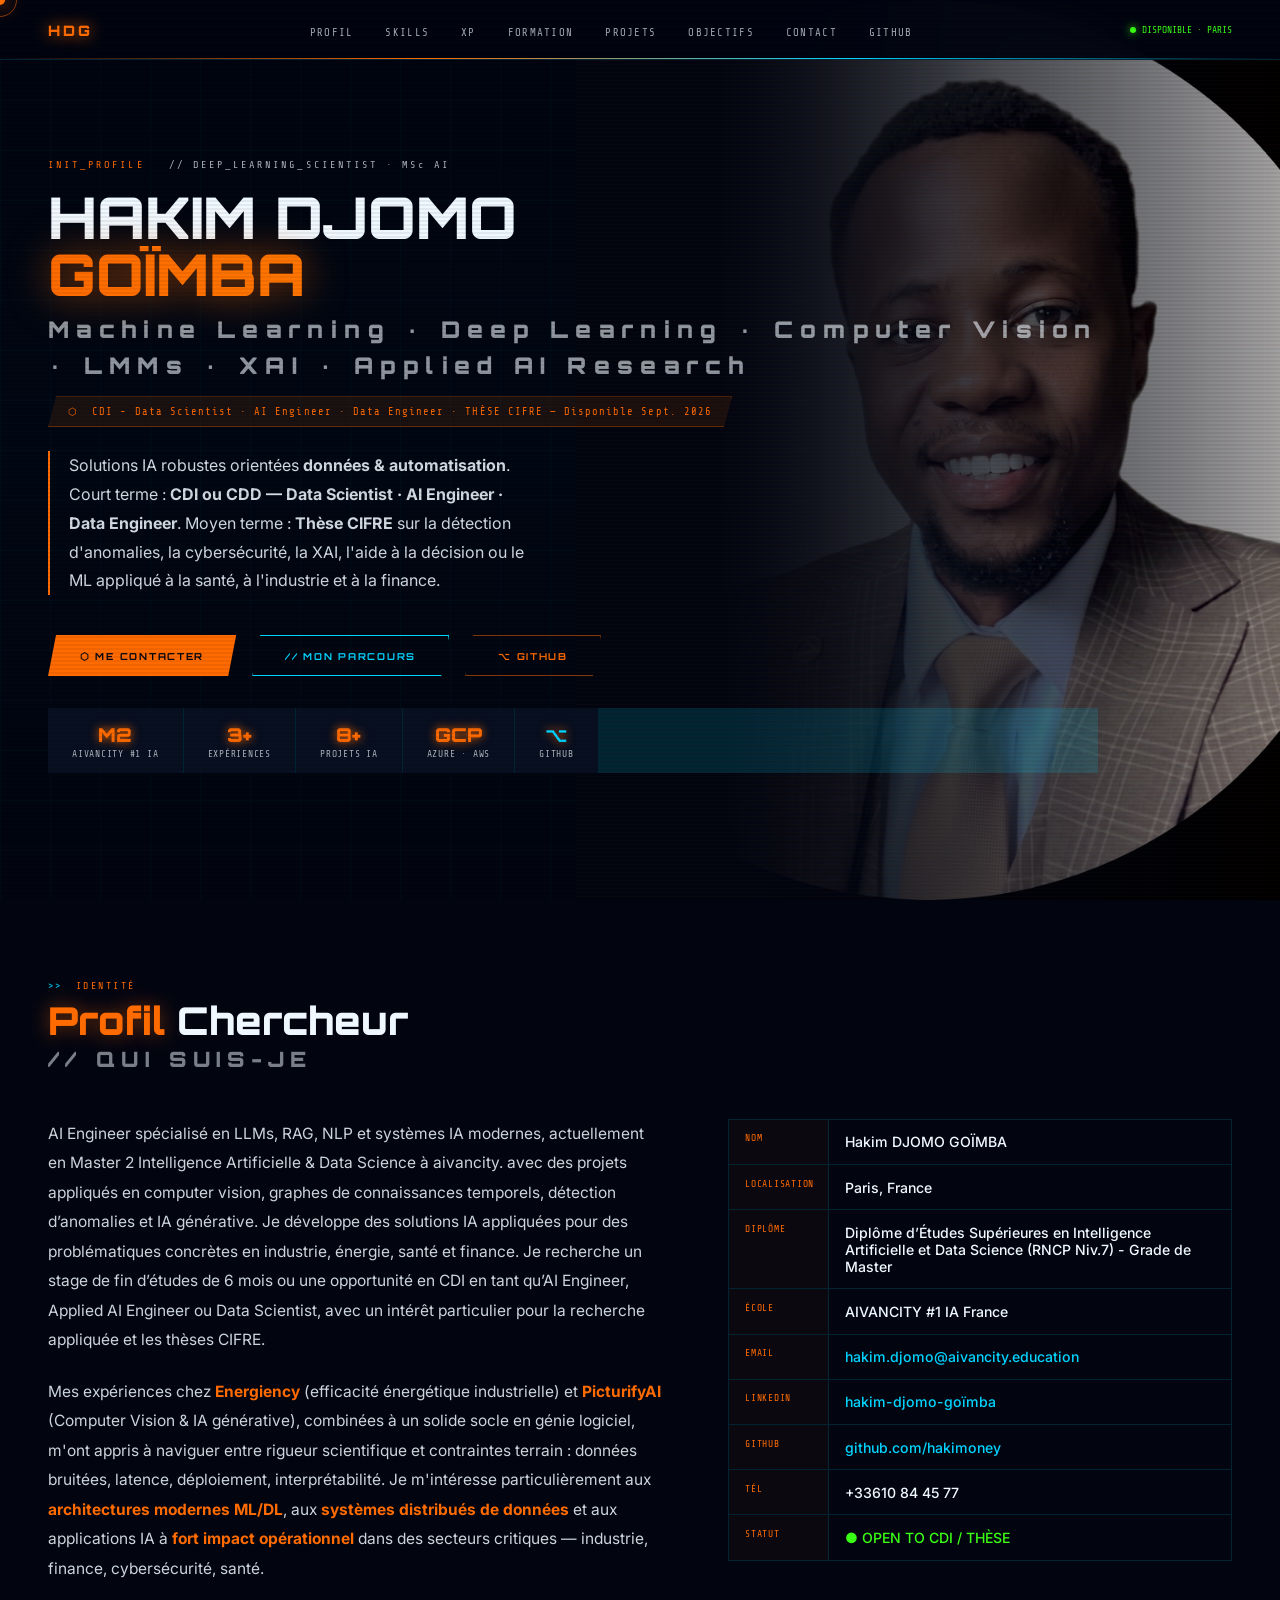
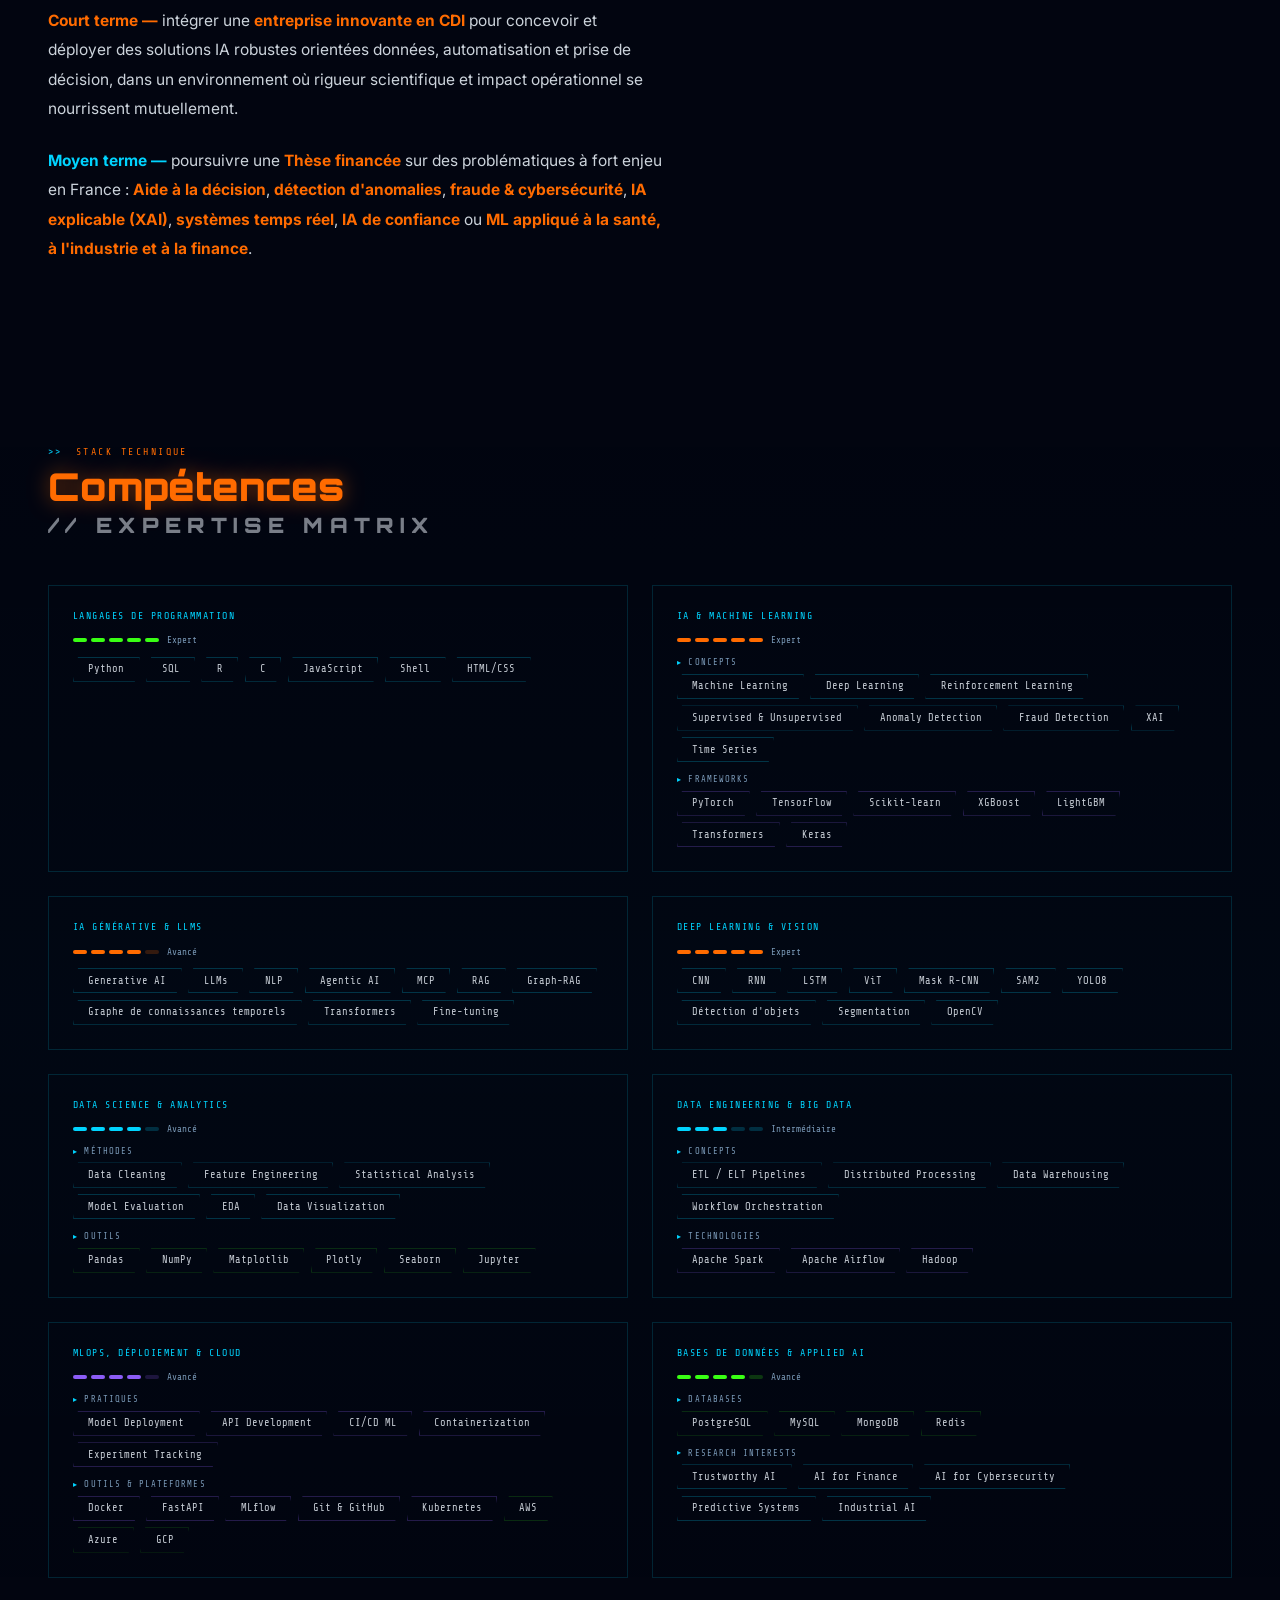
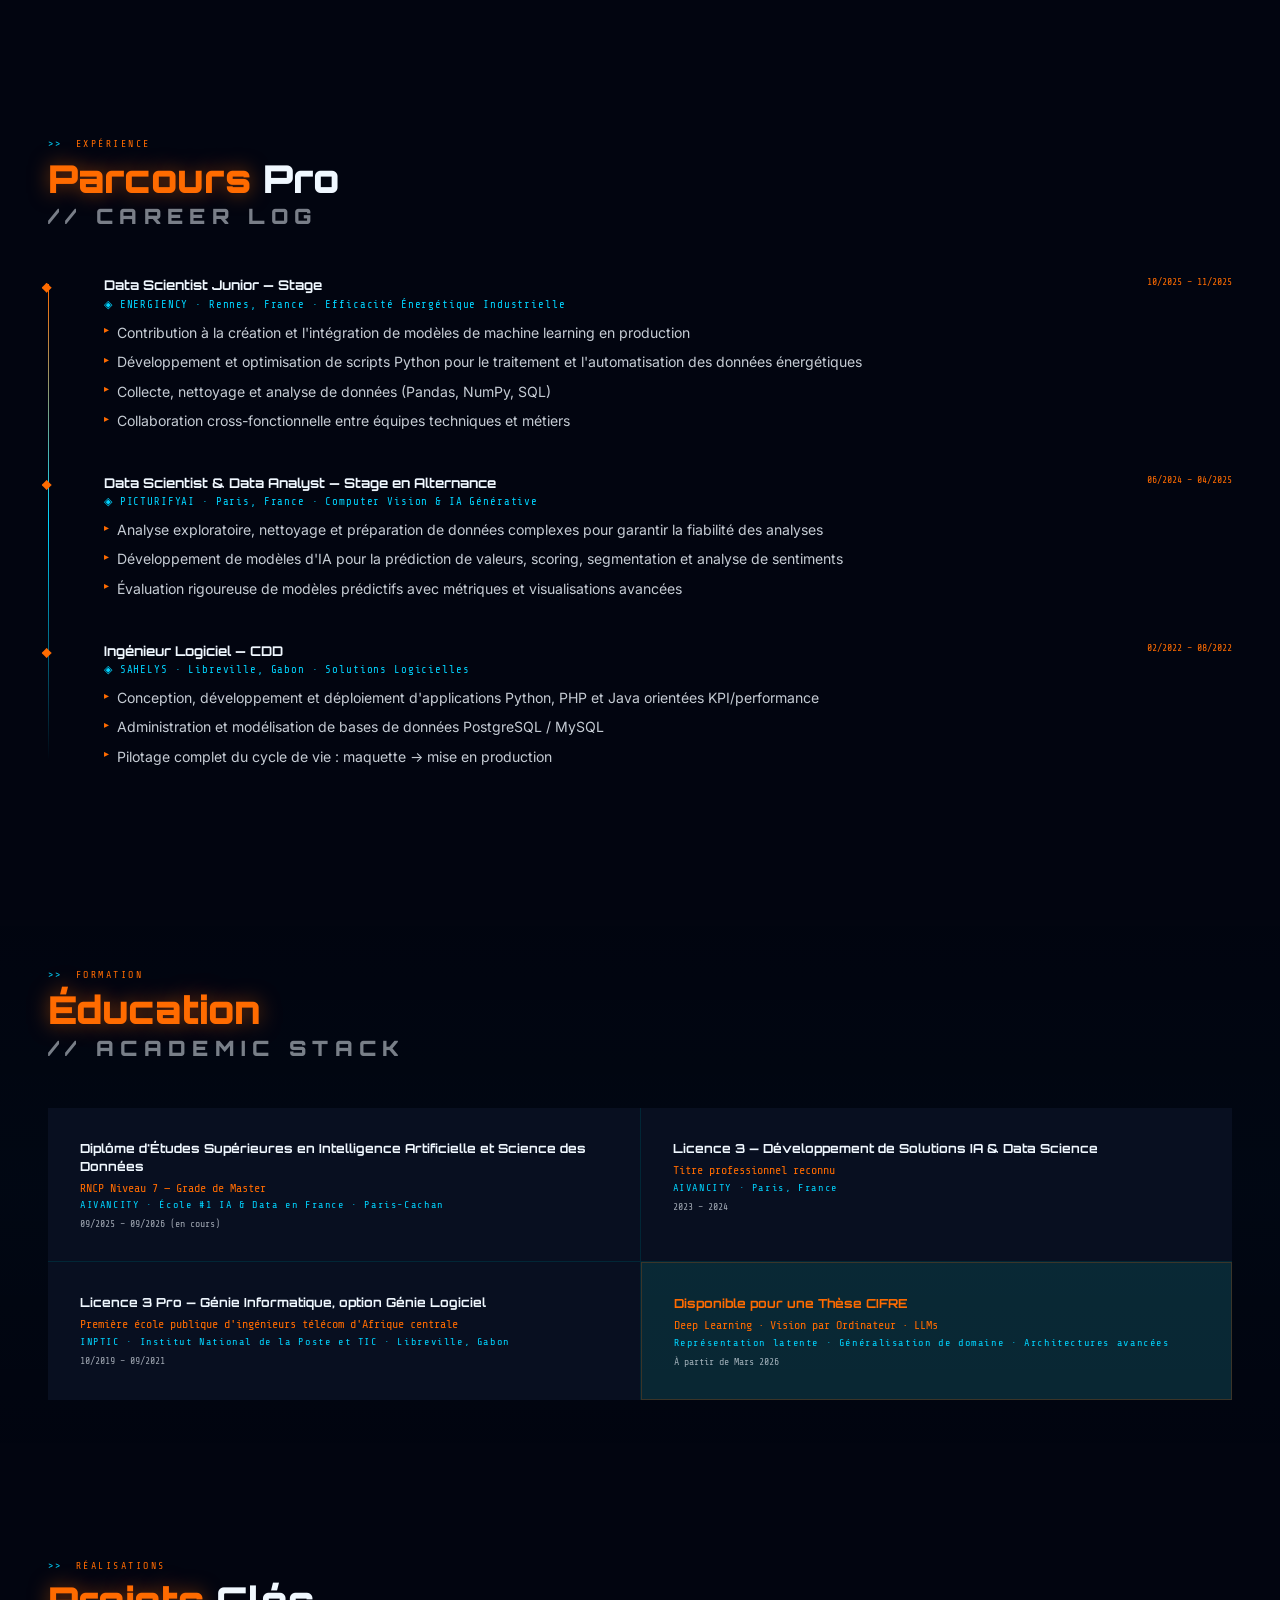
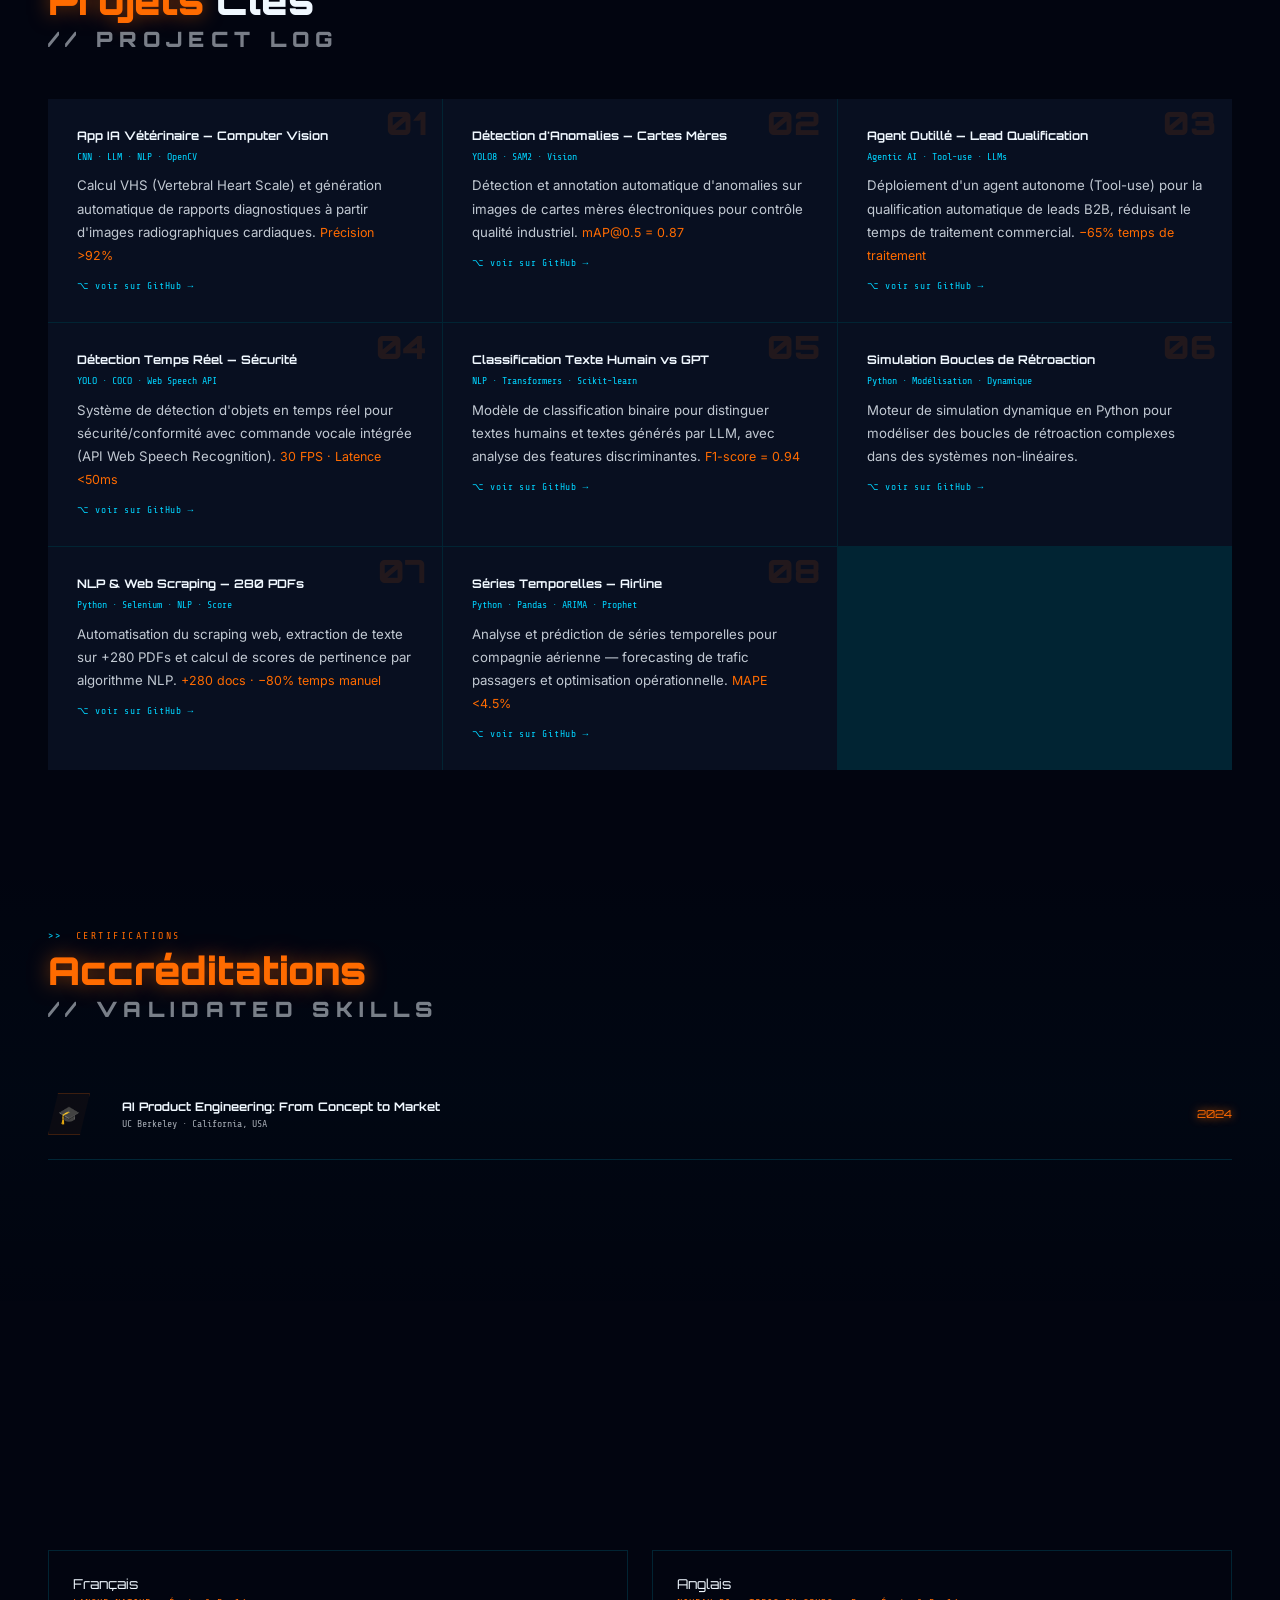
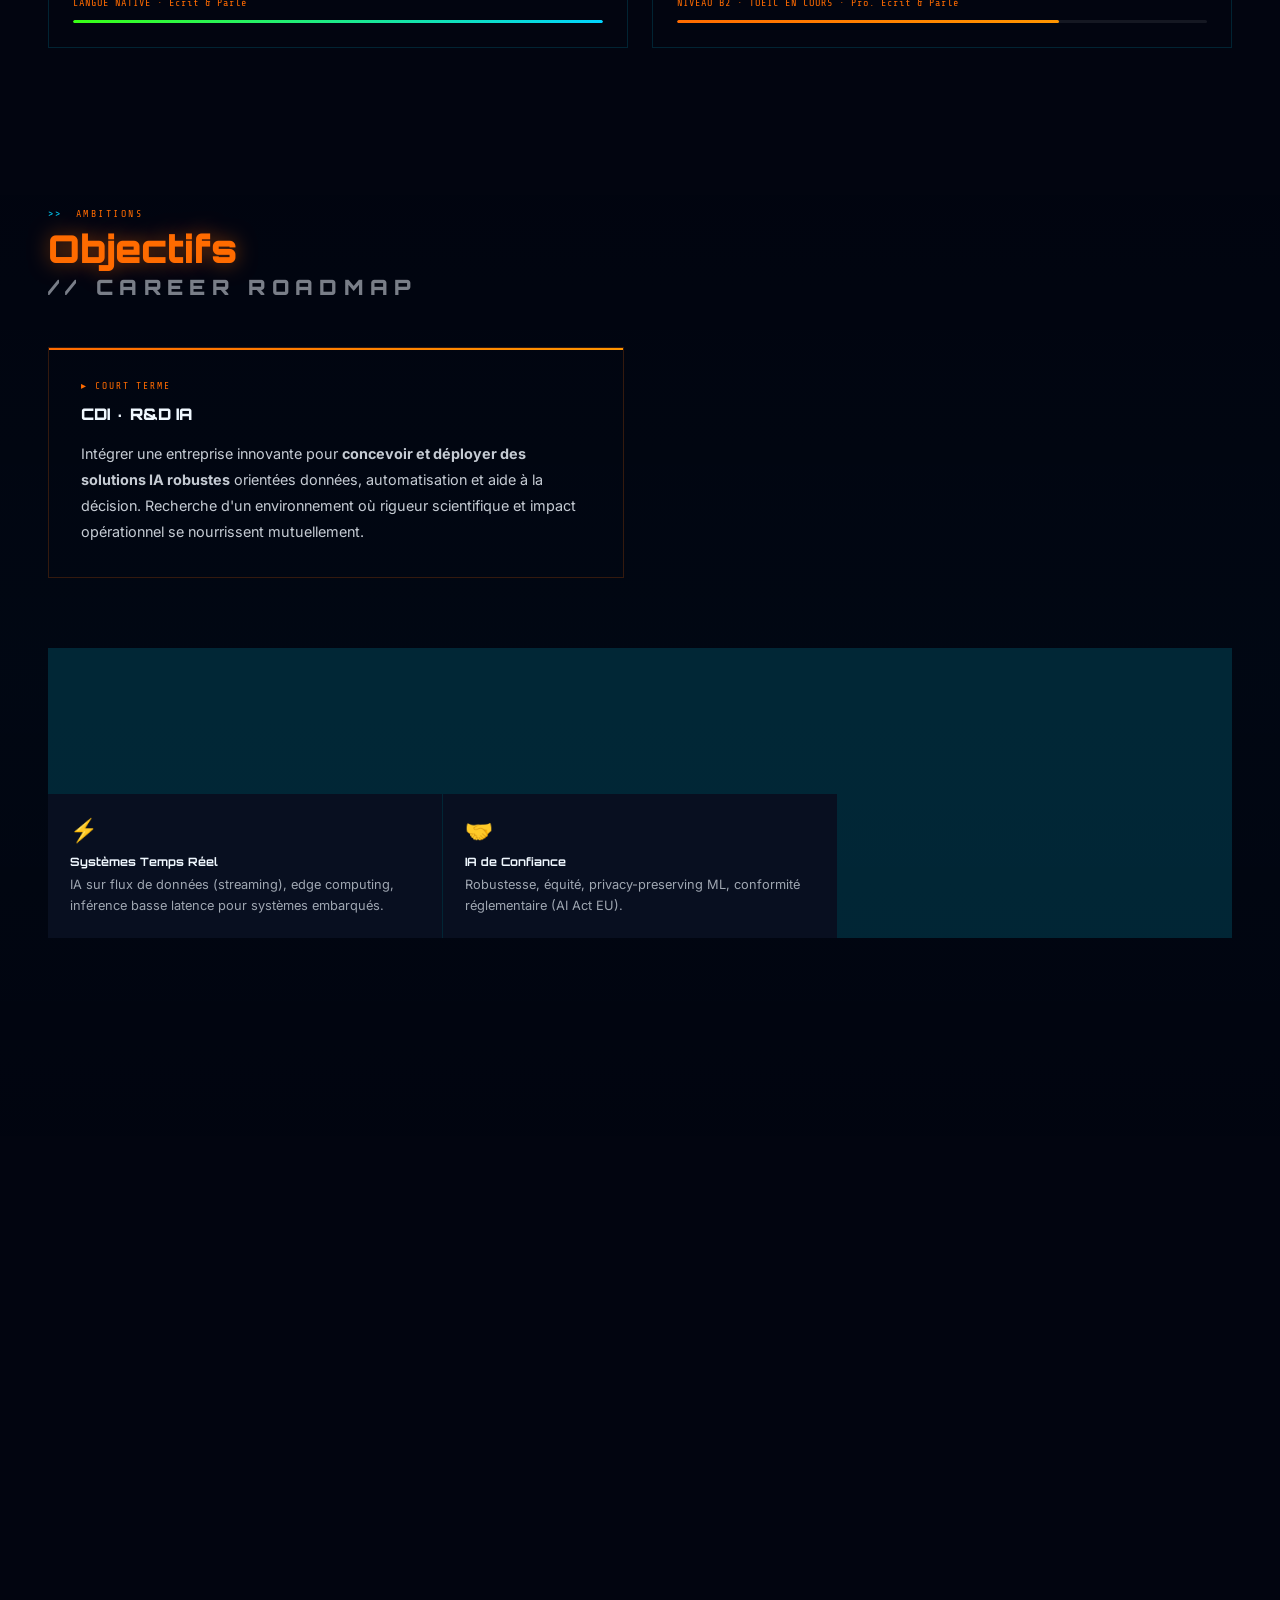
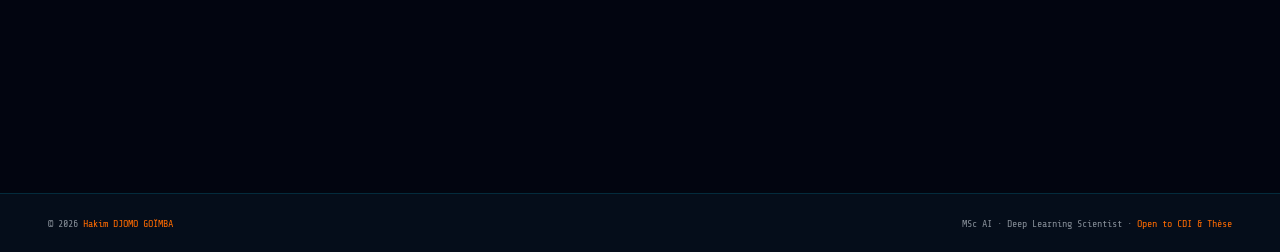
==== commit fc3253fc: "Ajout et amélioration de l'interface admin" ====
--- a/index.html
+++ b/index.html
@@ -82,7 +82,7 @@
 .hero-name{font-family:'Orbitron',monospace;font-weight:900;font-size:clamp(2rem,4.5vw,4rem);line-height:1;margin-bottom:.8rem;animation:fadeIn 1s .15s ease both;position:relative;}
 .hero-name .l1{display:block;color:var(--white);}
 .hero-name .l2{display:block;background:linear-gradient(90deg,var(--orange),var(--orange2));-webkit-background-clip:text;-webkit-text-fill-color:transparent;filter:drop-shadow(0 0 20px rgba(255,107,0,.6));}
-.hero-name .l3{display:block;color:rgba(240,248,255,.60);font-size:.4em;letter-spacing:.4em;margin-top:.5rem;-webkit-text-fill-color:unset;}
+.hero-name .l3{display:block;color:rgba(240,248,255,.60);font-size:.4em;letter-spacing:.32em;margin-top:.5rem;-webkit-text-fill-color:unset;width:min(1050px,calc(100vw - 6rem));max-width:none;line-height:1.55;}
 .hero-seeking{
   display:inline-flex;align-items:center;gap:.6rem;
   background:rgba(255,107,0,.1);border:1px solid rgba(255,107,0,.3);
@@ -223,7 +223,7 @@
 @media(max-width:900px){
   nav{padding:0 1.5rem;}.nav-links{display:none;}
   .obj-grid{grid-template-columns:1fr!important;}
-  #hero{grid-template-columns:1fr;padding:6rem 1.5rem 3rem;}.hero-photo-bg{width:100%;top:0;bottom:0;}
+  #hero{grid-template-columns:1fr;padding:6rem 1.5rem 3rem;}.hero-photo-bg{width:100%;top:0;bottom:0;}.hero-name .l3{width:calc(100vw - 3rem);letter-spacing:.2em;}
   .hero-photo-bg img{object-position:center top;}
   section{padding:3.5rem 1.5rem;}
   #about .grid,.skills-grid,.edu-grid,.proj-grid,.lang-grid{grid-template-columns:1fr;}
@@ -231,6 +231,7 @@
   .hero-stats-row{flex-wrap:wrap;}
 }
 </style>
+<link rel="stylesheet" href="portfolio-admin.css">
 </head>
 <body>
 
@@ -273,7 +274,7 @@
 
 </p>
     <div class="hero-seeking">⬡ &nbsp;CDI - Data Scientist · AI Engineer · Data Engineer  · THÈSE CIFRE — Disponible Sept. 2026</div>
-    <p class="hero-desc">Solutions IA robustes orientées <strong>données &amp; automatisation</strong>. Court terme : <strong>CDI - Data Scientist · AI Engineer · Data Engineer </strong>. Moyen terme : <strong>Thèse CIFRE</strong> sur détection d'anomalies, cybersécurité, XAI, aide à la decision ou ML appliqué à la sante, l'industrie et la finance.</p>
+    <p class="hero-desc">Solutions IA robustes orientées <strong>données &amp; automatisation</strong>. Court terme : <strong>CDI ou CDD — Data Scientist · AI Engineer · Data Engineer</strong>. Moyen terme : <strong>Thèse CIFRE</strong> sur la détection d'anomalies, la cybersécurité, la XAI, l'aide à la décision ou le ML appliqué à la santé, à l'industrie et à la finance.</p>
     <div class="hero-cta">
       <a href="#contact" class="btn btn-orange">⬡ Me contacter</a>
       <a href="#experience" class="btn btn-outline">// Mon parcours</a>
@@ -784,5 +785,6 @@
 const obs=new IntersectionObserver(entries=>{entries.forEach((e,i)=>{if(e.isIntersecting)setTimeout(()=>e.target.classList.add('visible'),i*70);});},{threshold:.07,rootMargin:'0px 0px -30px 0px'});
 document.querySelectorAll('.reveal').forEach(el=>obs.observe(el));
 </script>
+<script src="portfolio-cms.js"></script>
 </body>
-</html>+</html>
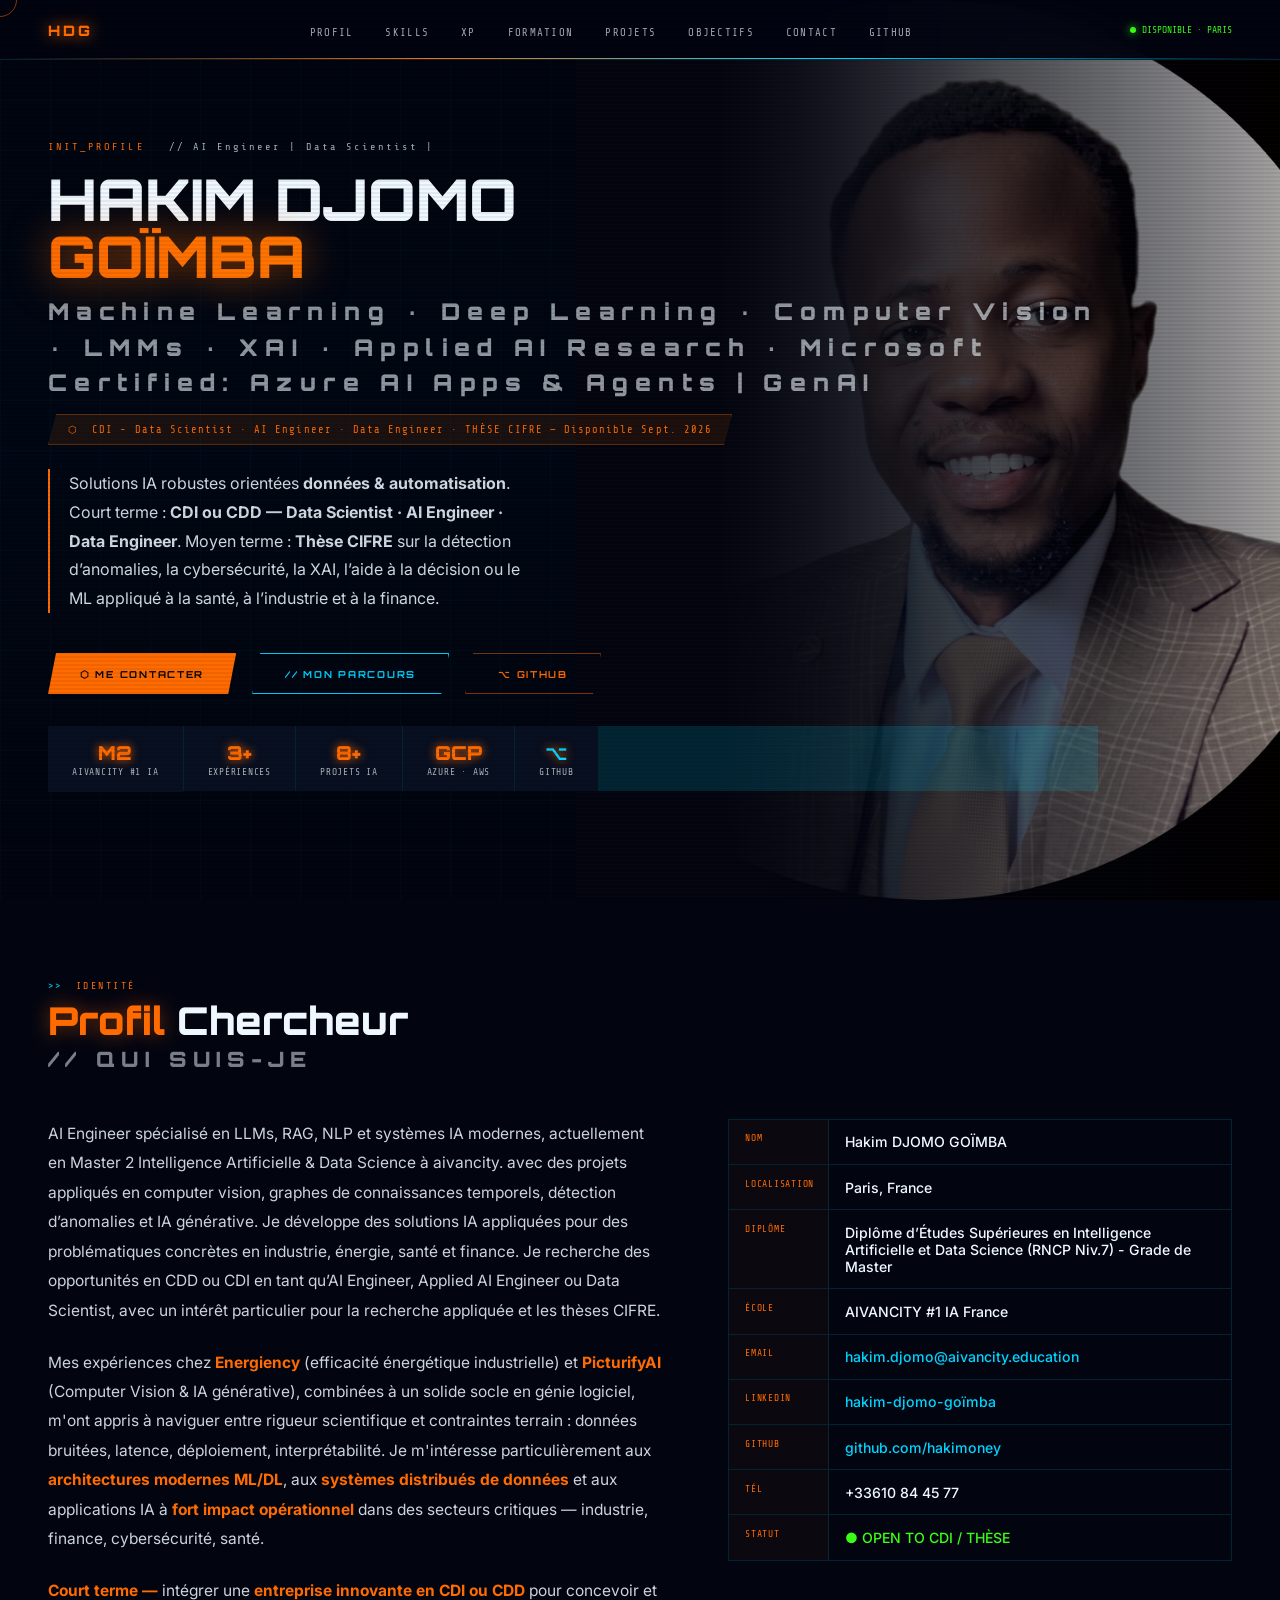
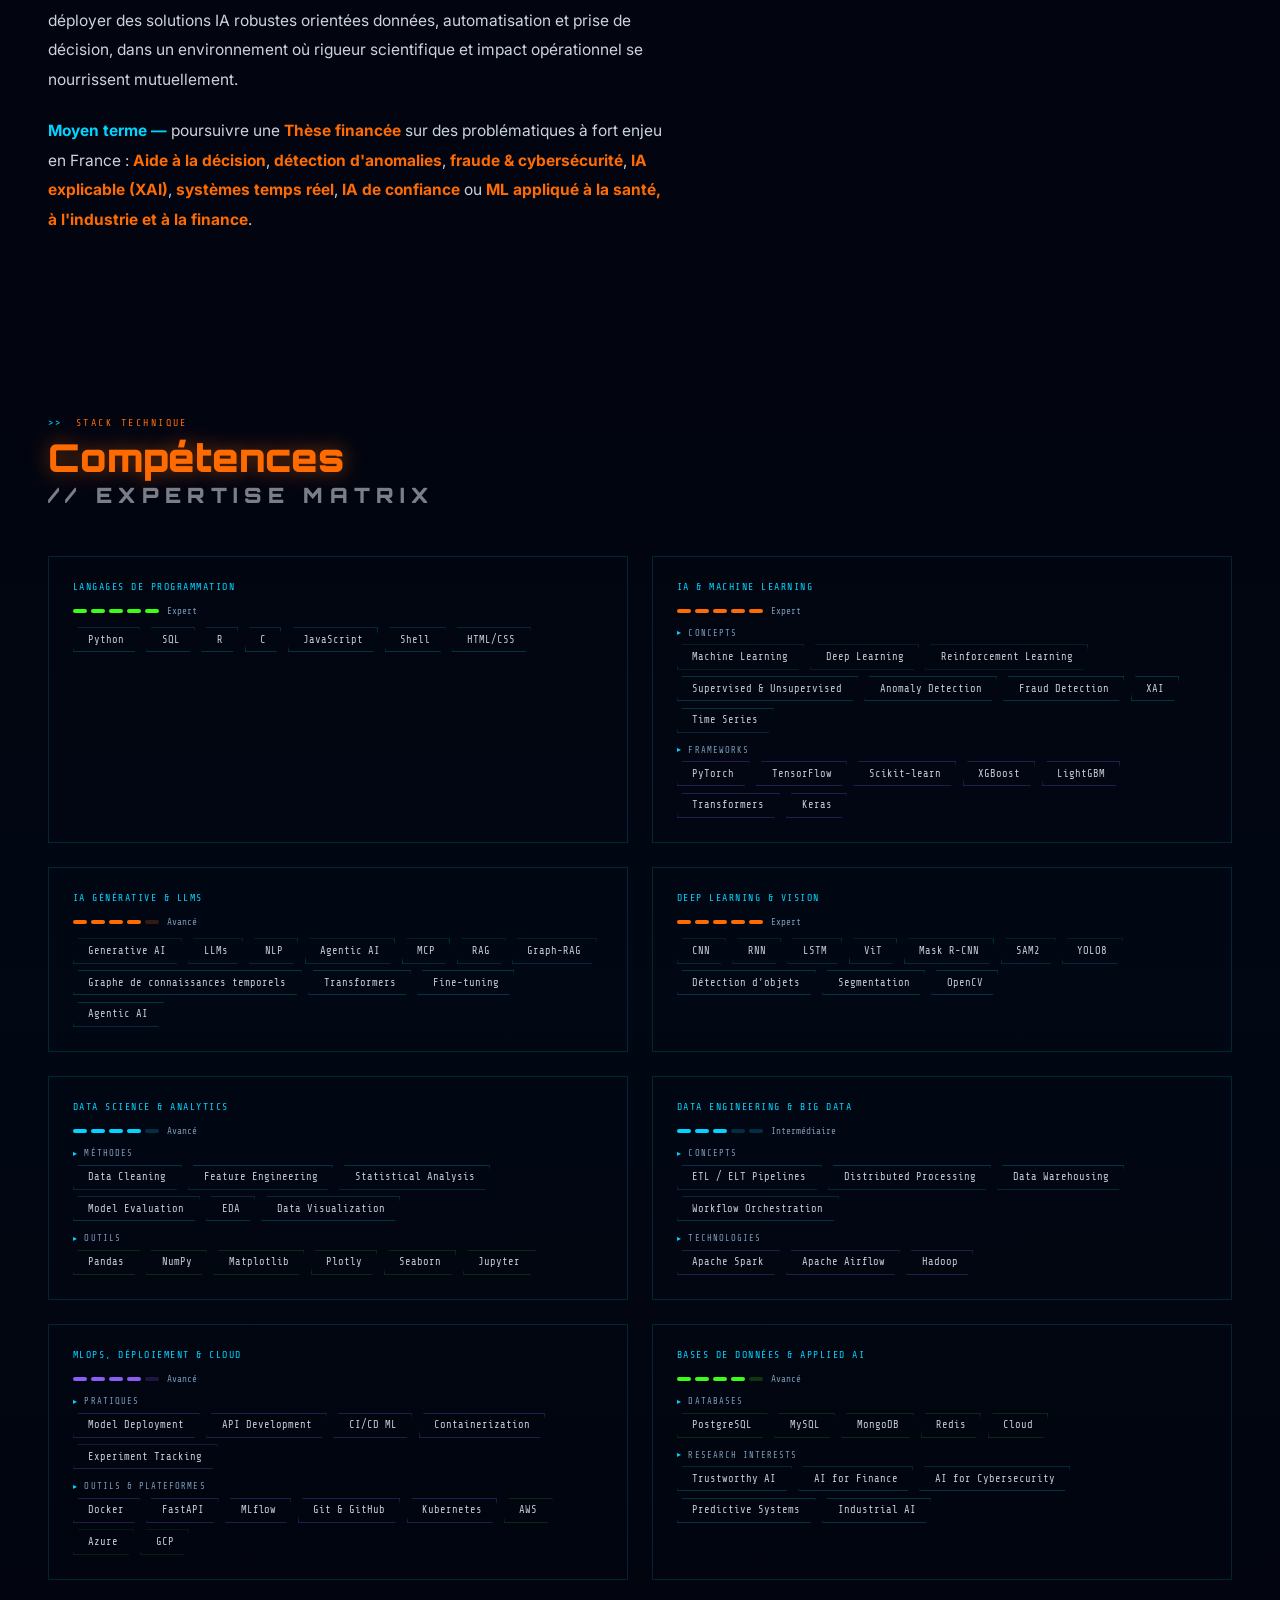
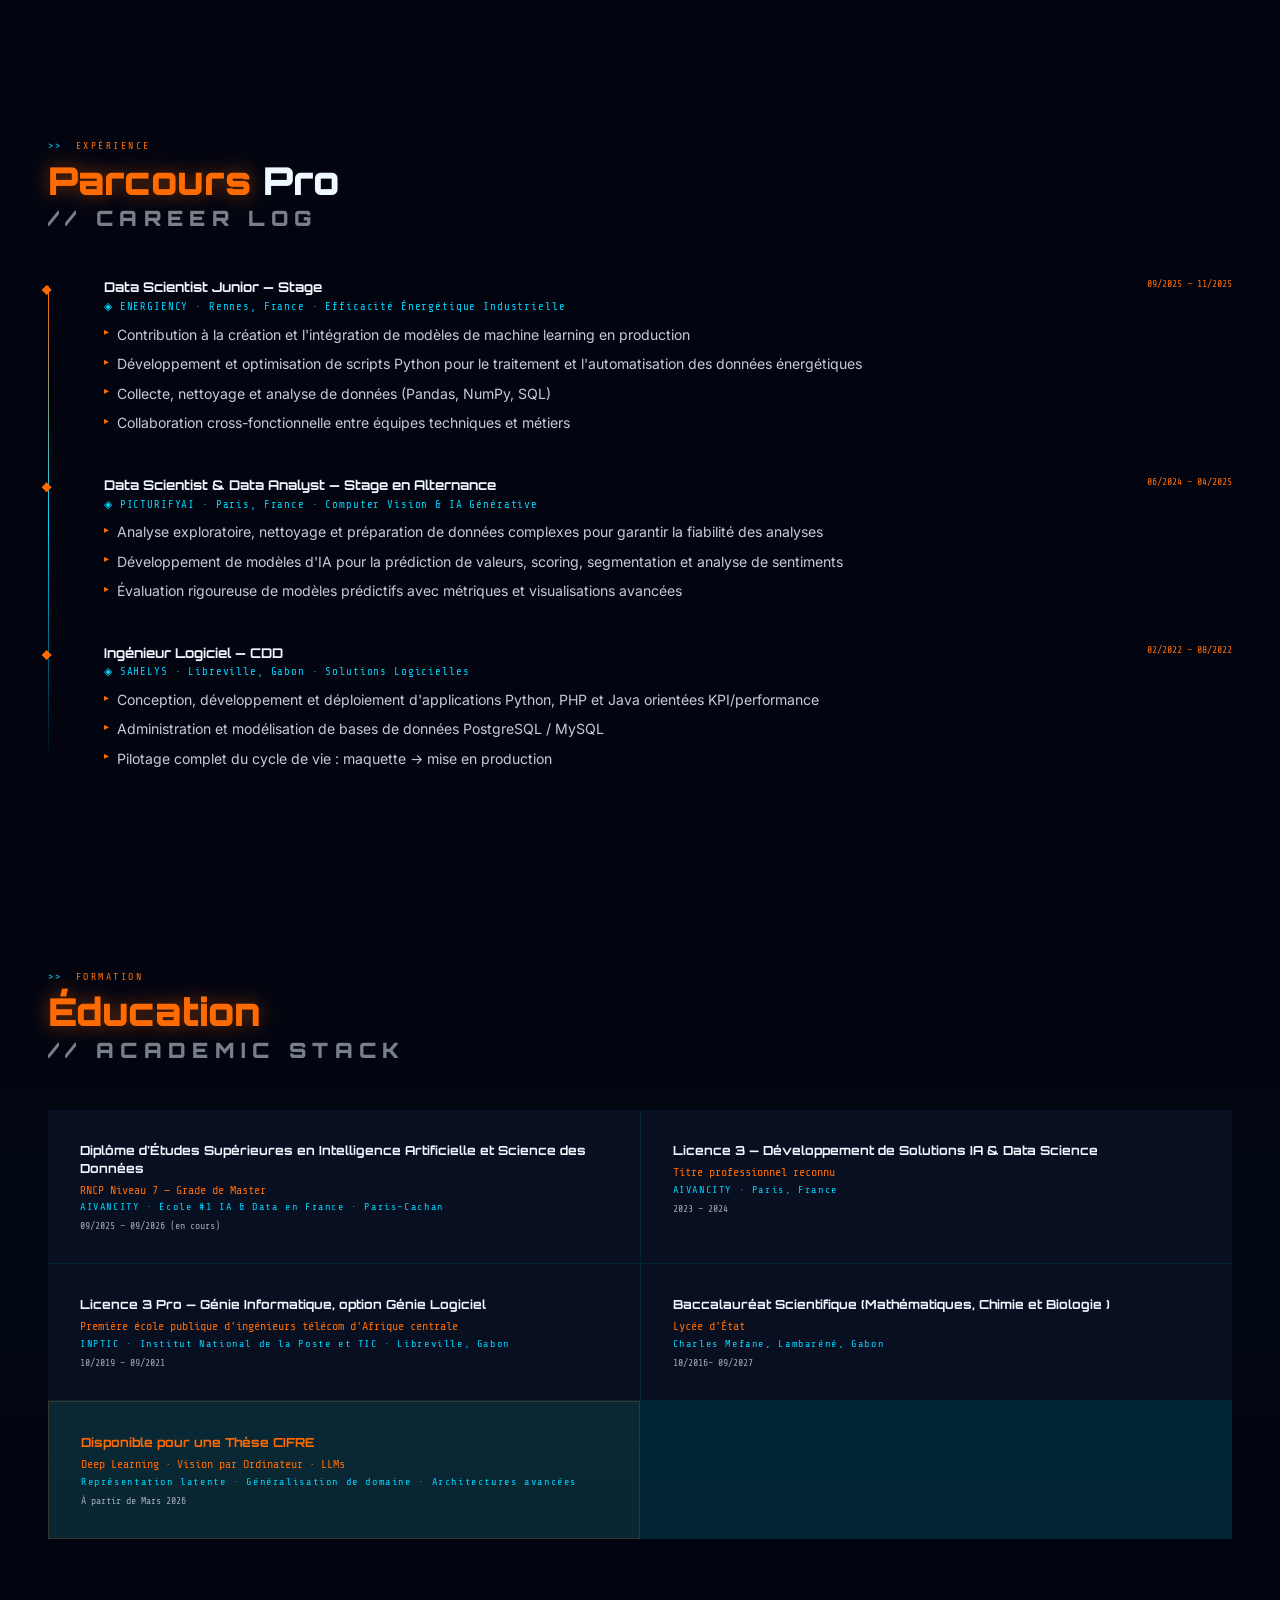
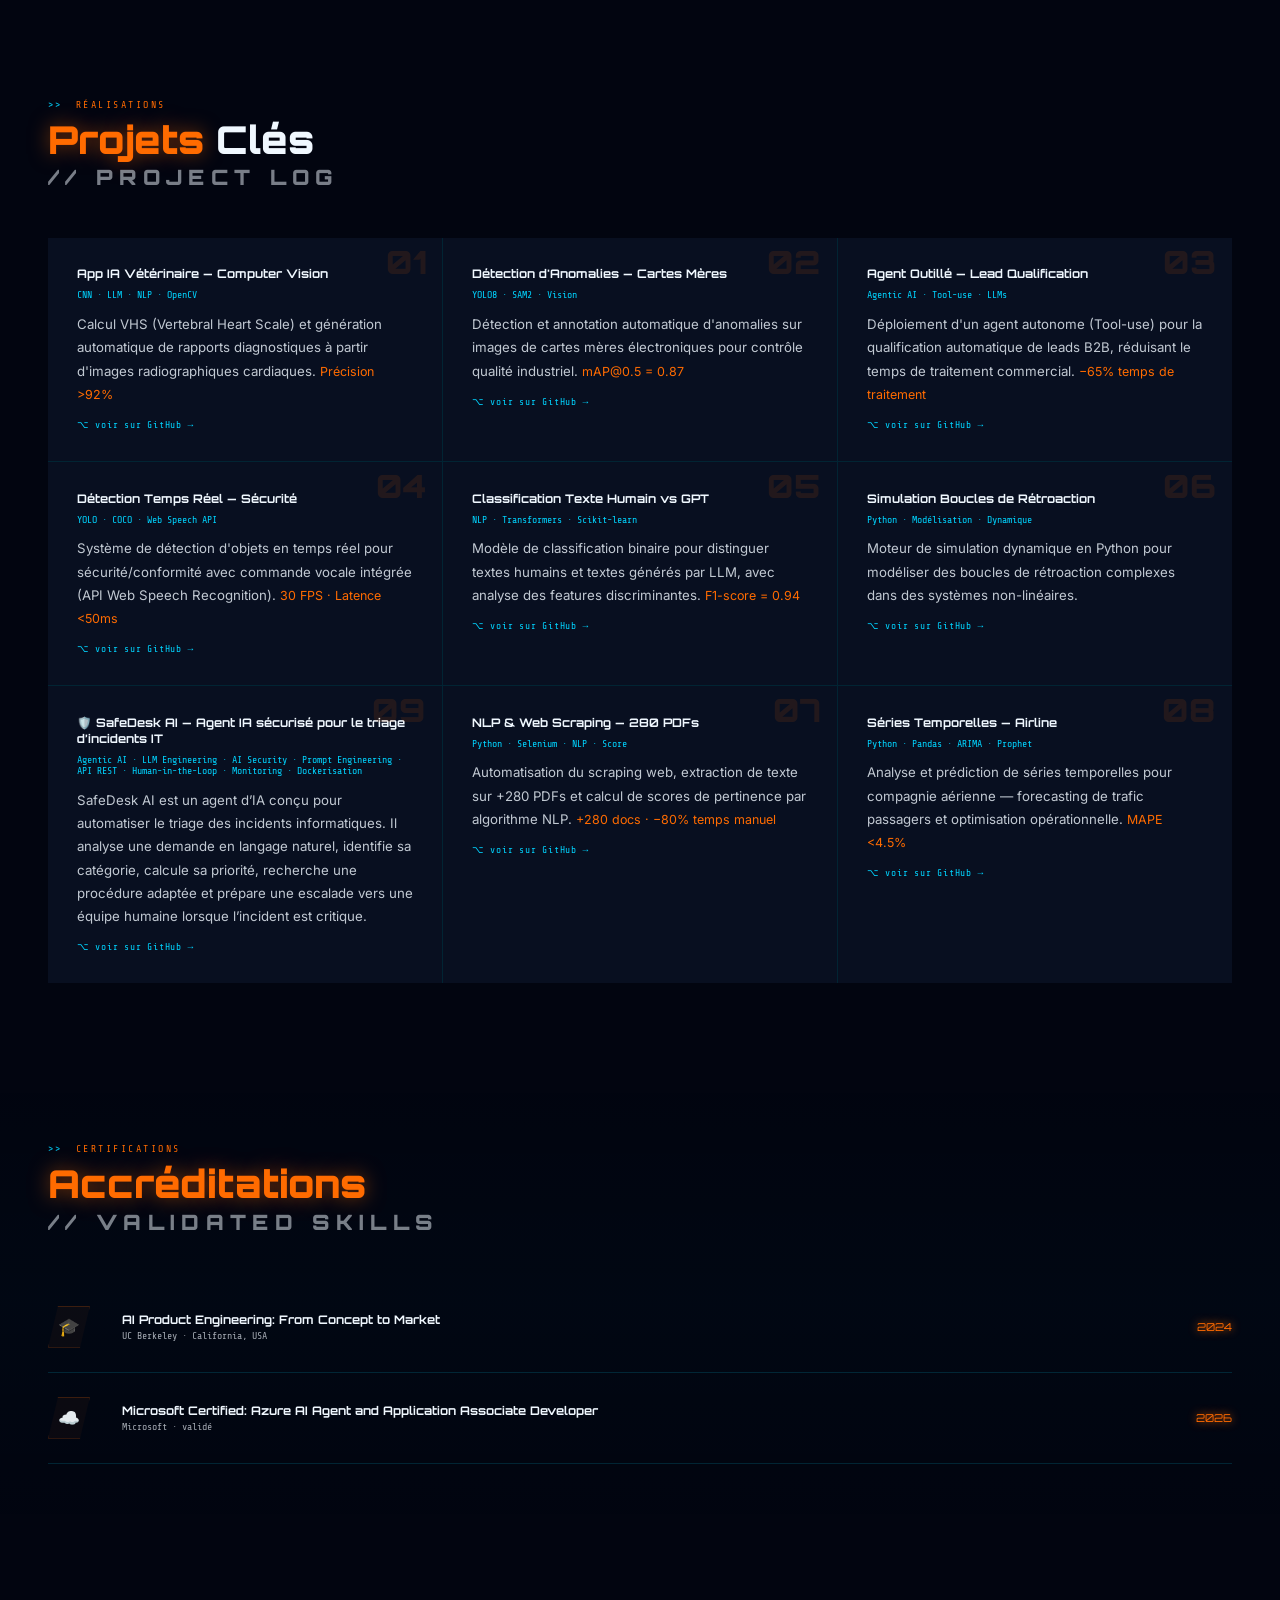
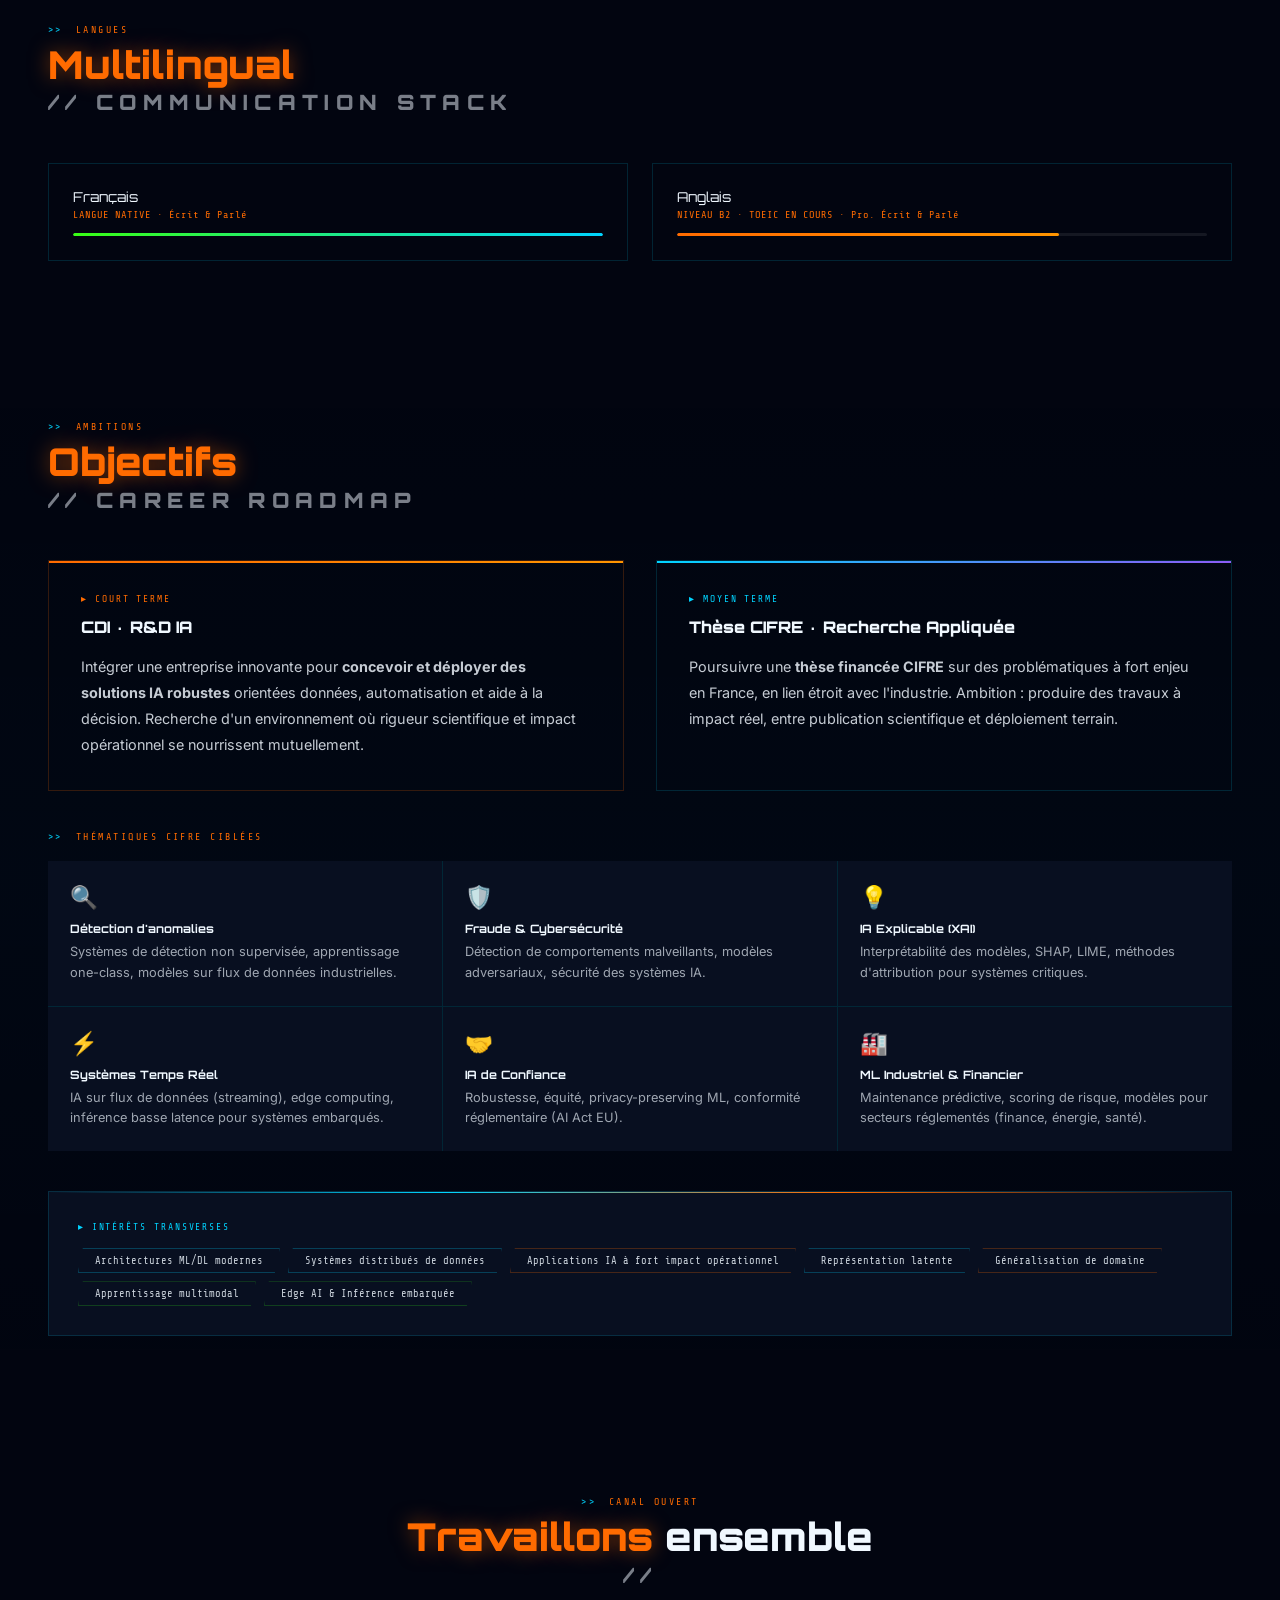
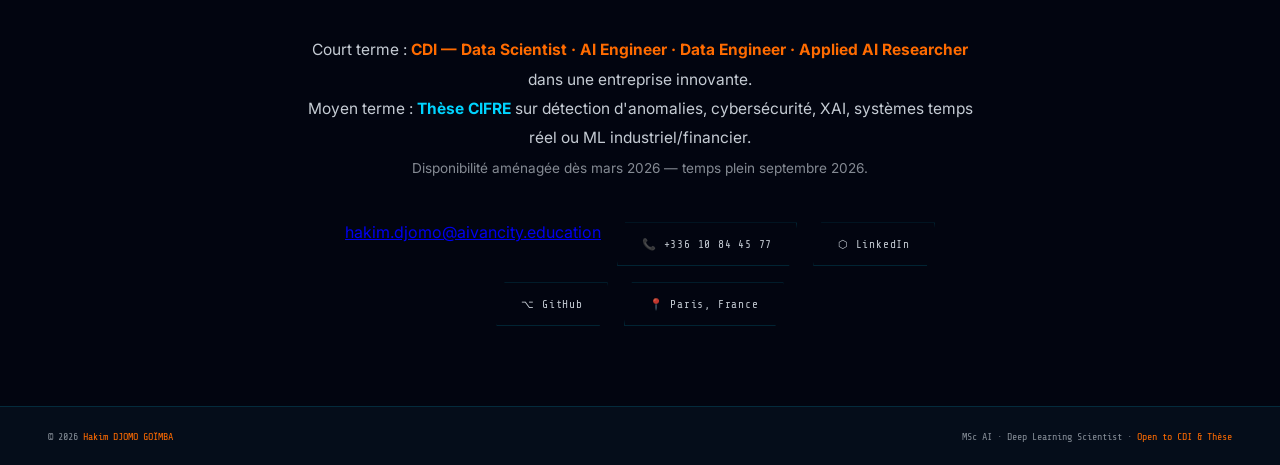
==== commit 351a4c9f: "Publication du portfolio mis à jour" ====
--- a/index.html
+++ b/index.html
@@ -1,10 +1,9 @@
 <!DOCTYPE html>
-<html lang="fr">
-<head>
-<meta charset="UTF-8"/>
-<meta name="viewport" content="width=device-width, initial-scale=1.0"/>
+<html lang="fr"><head>
+<meta charset="UTF-8">
+<meta name="viewport" content="width=device-width, initial-scale=1.0">
 <title>Hakim DJOMO GOÏMBA </title>
-<link href="https://fonts.googleapis.com/css2?family=Orbitron:wght@400;700;900&family=Inter:wght@400;500;600&family=Share+Tech+Mono&display=swap" rel="stylesheet"/>
+<link href="https://fonts.googleapis.com/css2?family=Orbitron:wght@400;700;900&amp;family=Inter:wght@400;500;600&amp;family=Share+Tech+Mono&amp;display=swap" rel="stylesheet">
 <style>
 :root {
   --bg: #020510;
@@ -233,10 +232,10 @@
 </style>
 <link rel="stylesheet" href="portfolio-admin.css">
 </head>
-<body>
-
-<div id="cur"></div>
-<div id="cur-ring"></div>
+<body class="">
+
+<div id="cur" style="left: 1357px; top: 552px;"></div>
+<div id="cur-ring" style="left: 1357px; top: 552px;"></div>
 
 <!-- NAV -->
 <nav>
@@ -258,23 +257,23 @@
 <section id="hero">
   <!-- PHOTO EN ARRIÈRE-PLAN -->
   <div class="hero-photo-bg">
-  <img src="[data-uri]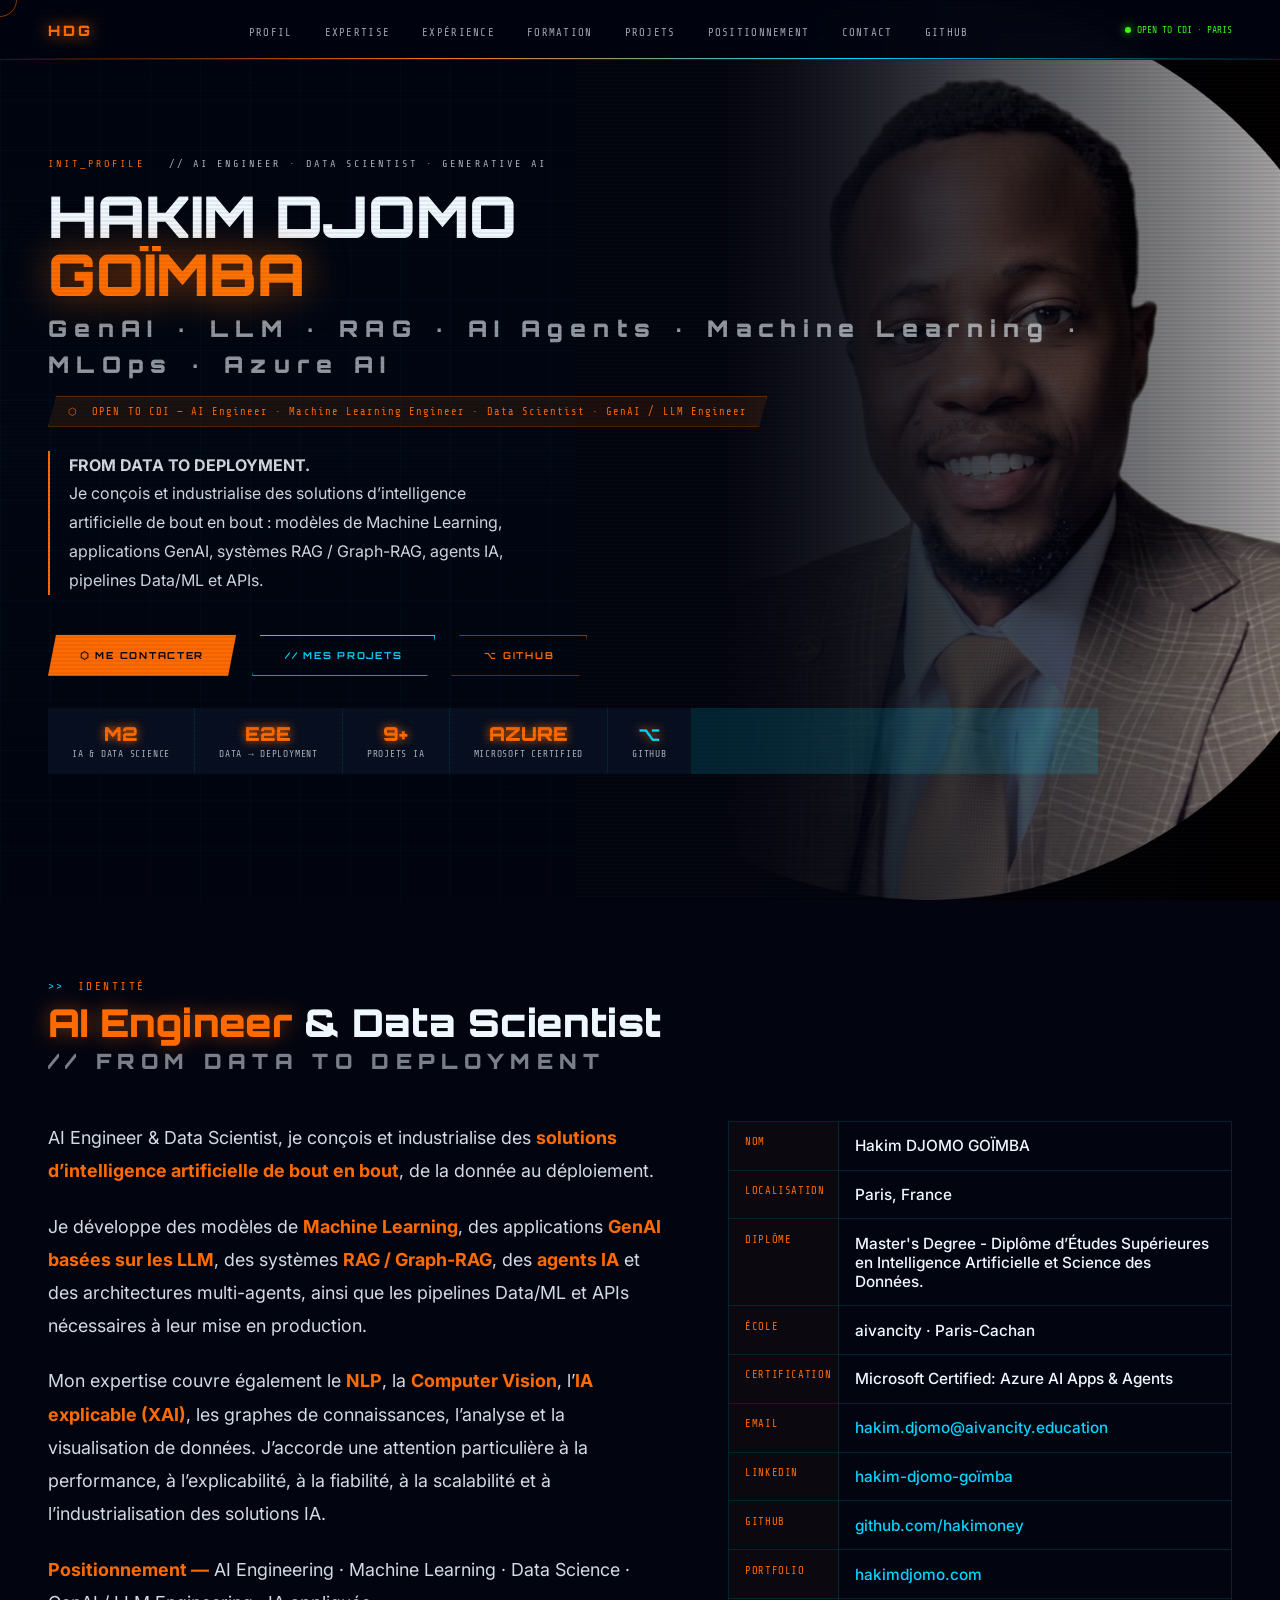
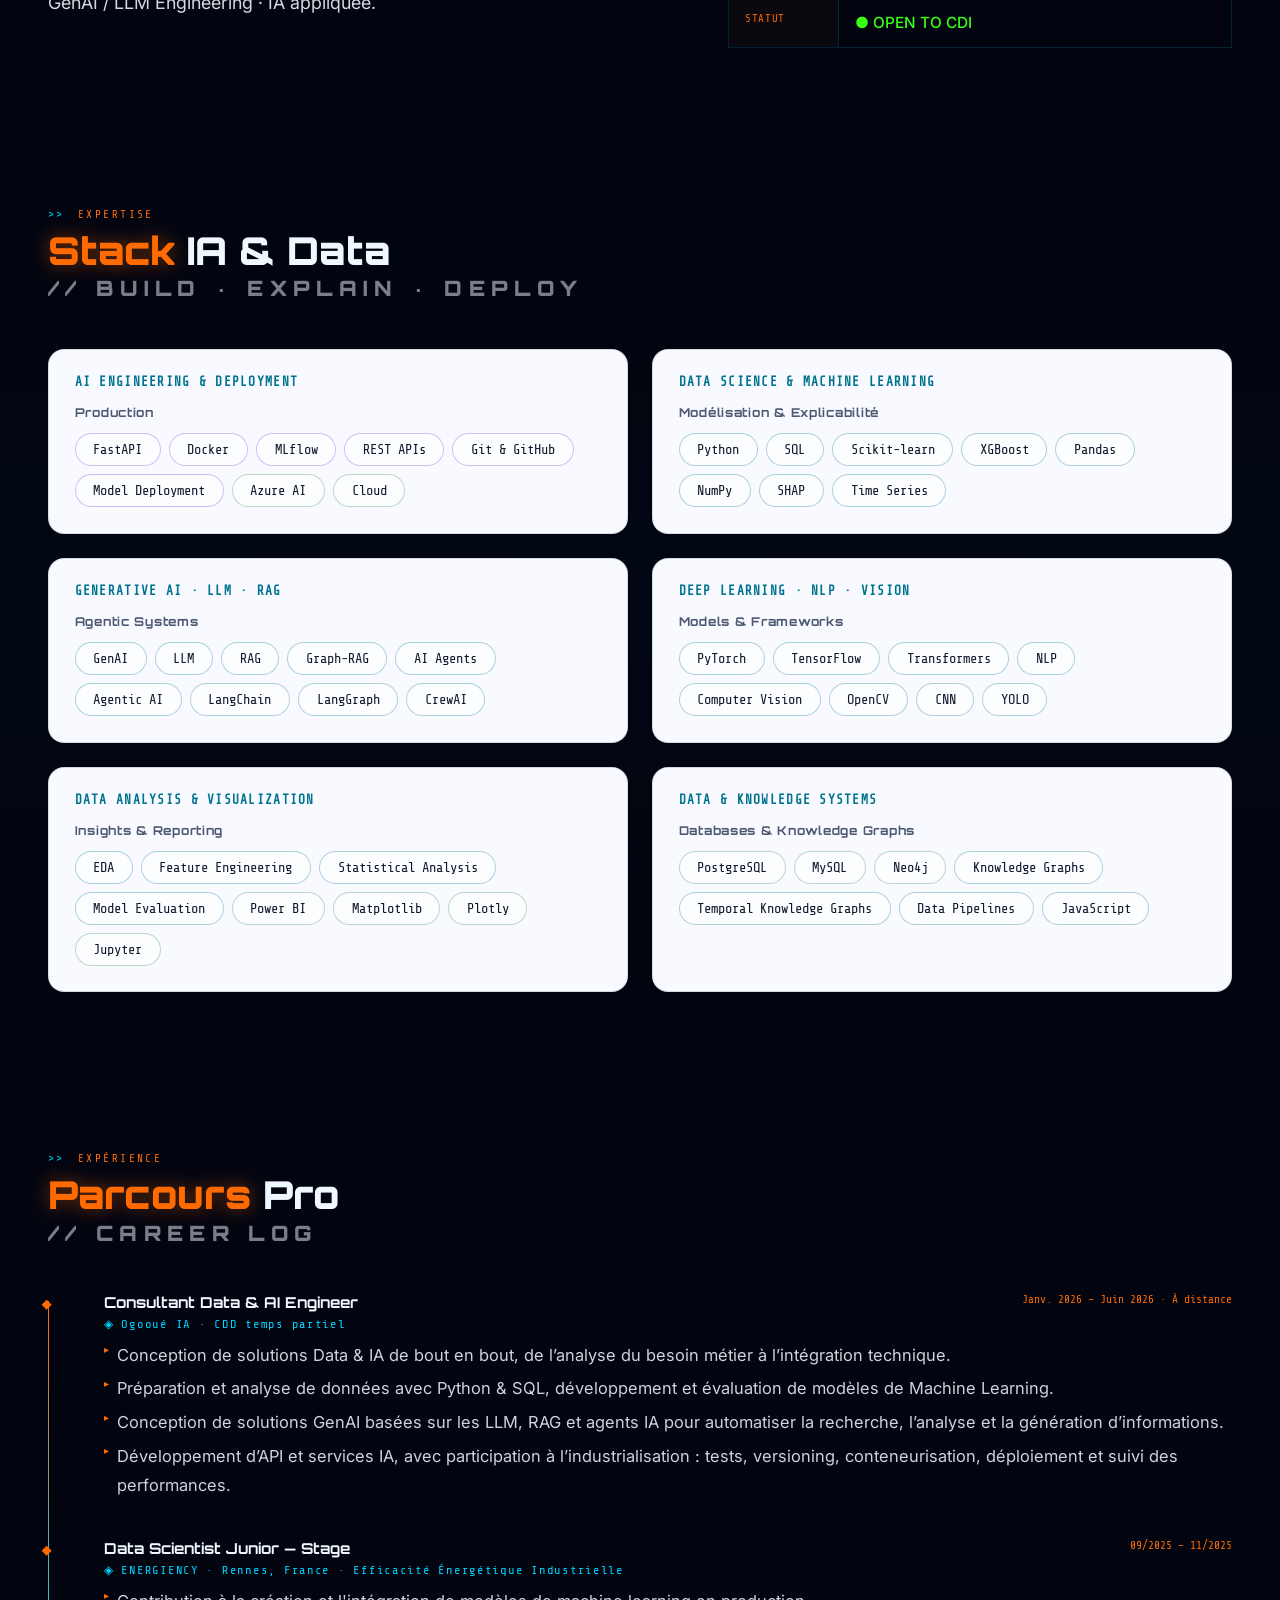
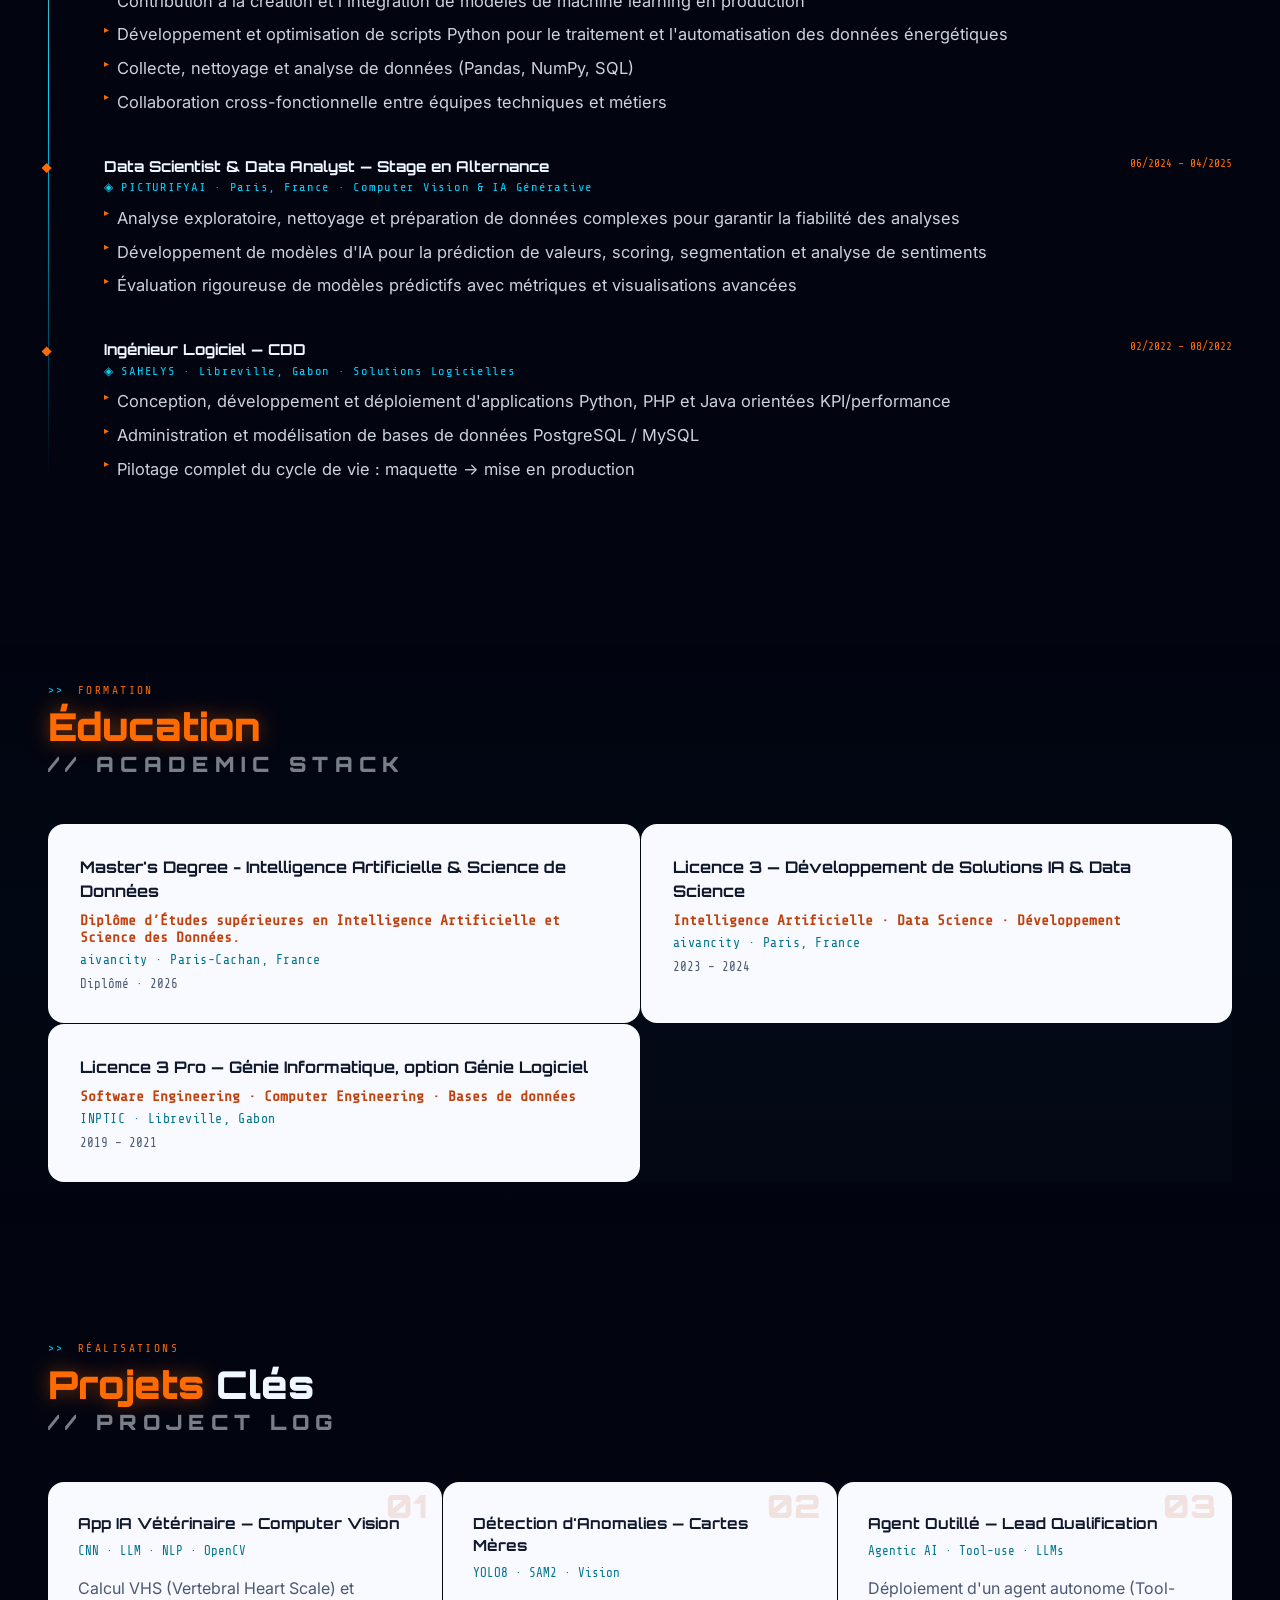
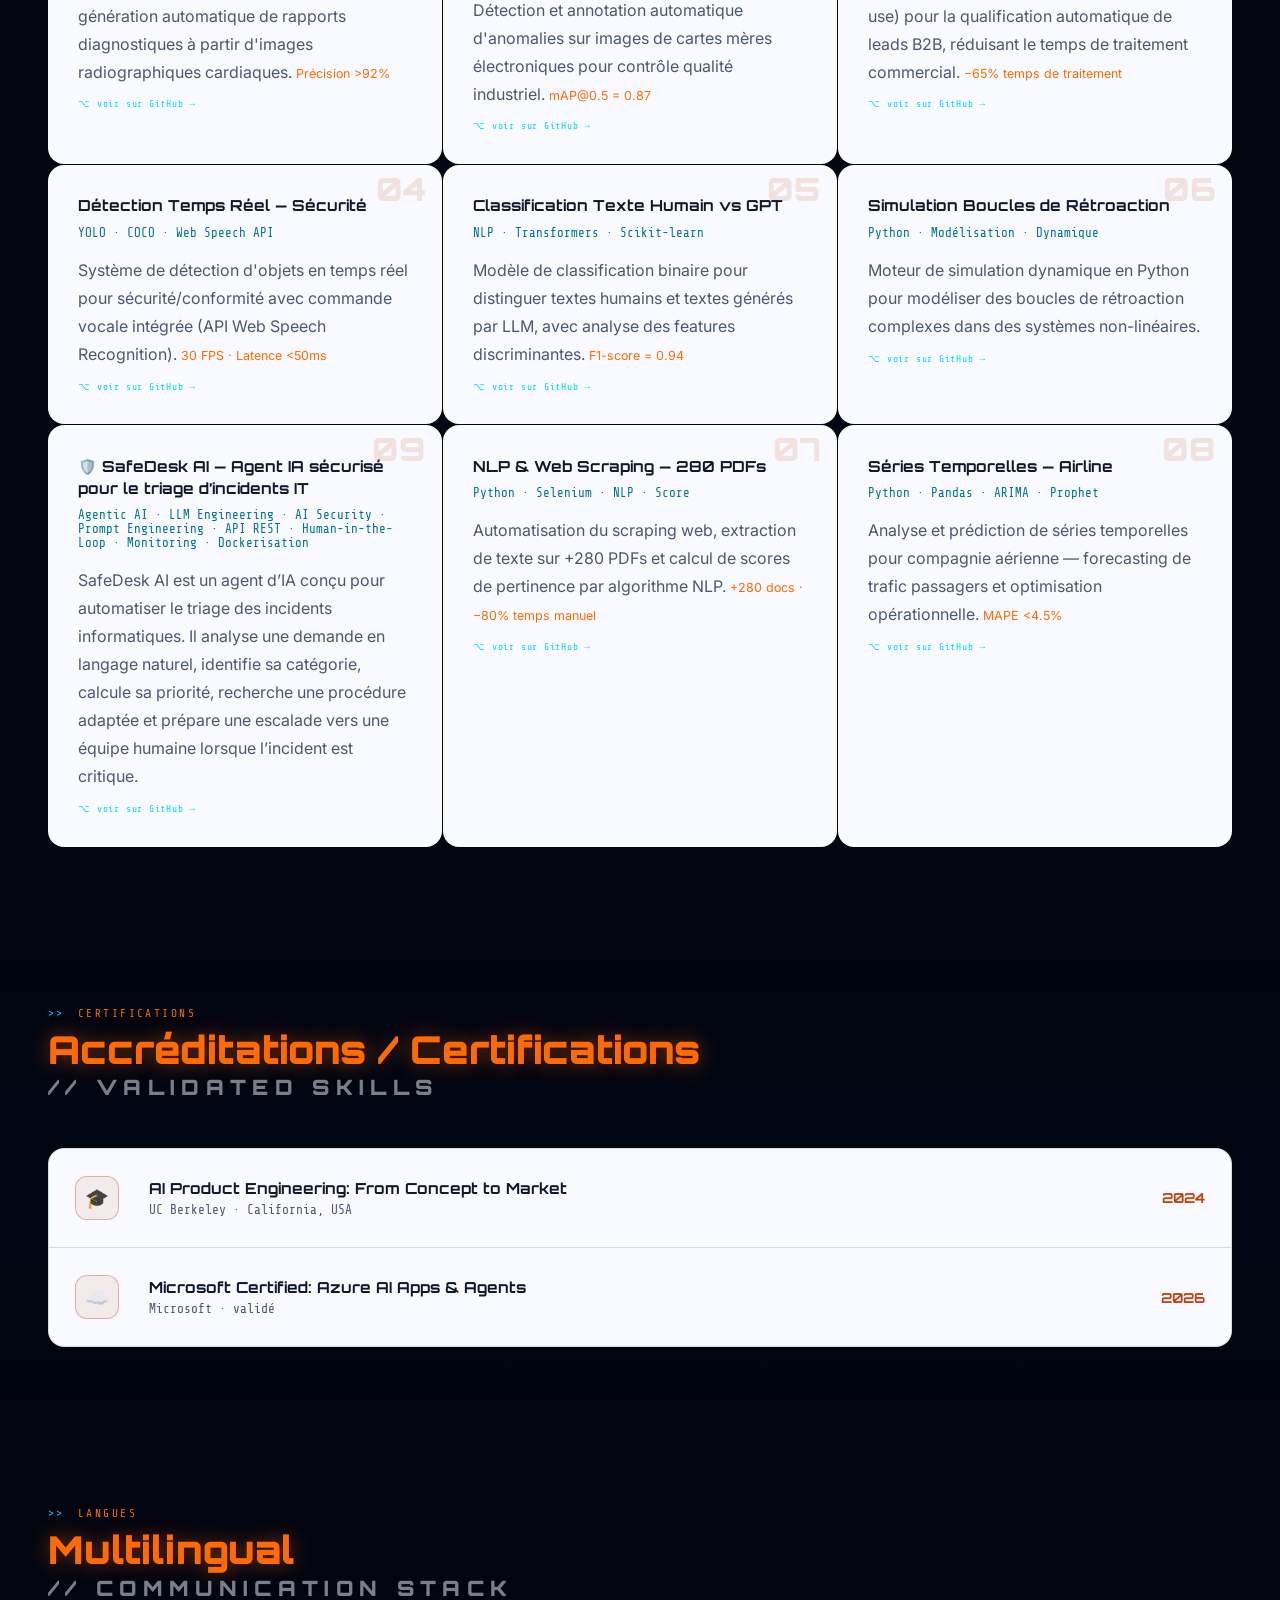
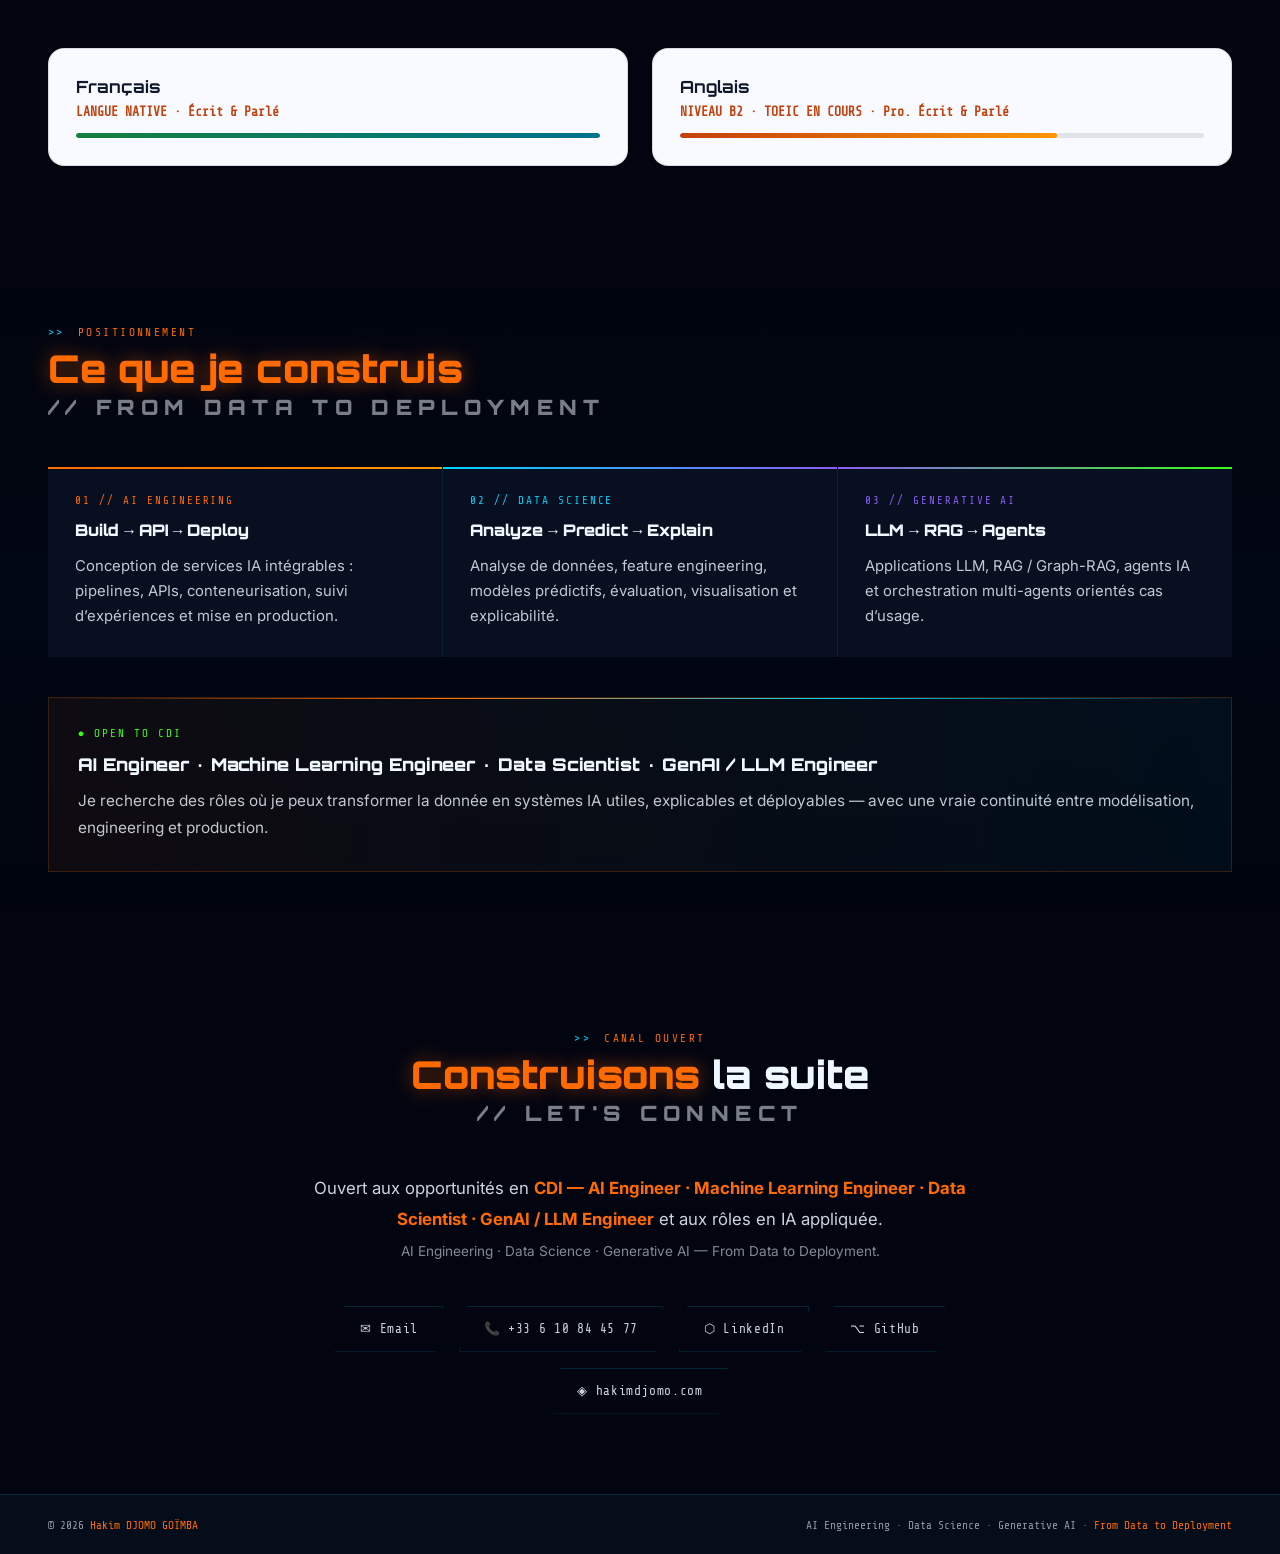
==== commit 5ba0b1fb: "Add files via upload update" ====
--- a/index.html
+++ b/index.html
@@ -2,7 +2,7 @@
 <html lang="fr"><head>
 <meta charset="UTF-8">
 <meta name="viewport" content="width=device-width, initial-scale=1.0">
-<title>Hakim DJOMO GOÏMBA </title>
+<title>index</title>
 <link href="https://fonts.googleapis.com/css2?family=Orbitron:wght@400;700;900&amp;family=Inter:wght@400;500;600&amp;family=Share+Tech+Mono&amp;display=swap" rel="stylesheet">
 <style>
 :root {
@@ -21,6 +21,18 @@
   --border-o: rgba(255,107,0,0.2);
   --glow-c: rgba(0,212,255,0.05);
   --glow-o: rgba(255,107,0,0.07);
+
+  /* Fond clair + texte foncé pour les sections à mettre en avant (compétences, formation, projets, certifs, langues) */
+  --panel-light: #f8faff;
+  --panel-light2: #edf1fa;
+  --radius: 16px;
+  --ink: #10182c;
+  --ink-muted: #4c5872;
+  --cyan-ink: #00738f;
+  --orange-ink: #c2410c;
+  --violet-ink: #6d28d9;
+  --plasma-ink: #15803d;
+  --border-light: rgba(16,24,44,0.14);
 }
 *,*::before,*::after{box-sizing:border-box;margin:0;padding:0;}
 html{scroll-behavior:smooth;}
@@ -108,7 +120,7 @@
 /* ══════════════ SECTIONS ══════════════ */
 section{padding:5rem 3rem;position:relative;z-index:1;}
 section:nth-child(even){background:linear-gradient(180deg,transparent,rgba(0,212,255,.015),transparent);}
-.sec-label{font-family:'Share Tech Mono',monospace;font-size:.62rem;color:var(--orange);letter-spacing:.25em;text-transform:uppercase;margin-bottom:.5rem;display:flex;align-items:center;gap:.8rem;}
+.sec-label{font-family:'Share Tech Mono',monospace;font-size:.7rem;color:var(--orange);letter-spacing:.22em;text-transform:uppercase;margin-bottom:.5rem;display:flex;align-items:center;gap:.8rem;}
 .sec-label::before{content:'>> ';color:var(--cyan);}
 .sec-title{font-family:'Orbitron',monospace;font-weight:900;font-size:clamp(1.6rem,3vw,2.5rem);line-height:1.1;margin-bottom:3rem;}
 .sec-title .hi{color:var(--orange);text-shadow:0 0 20px rgba(255,107,0,.5);}
@@ -116,30 +128,31 @@
 
 /* ══════════════ ABOUT ══════════════ */
 #about .grid{display:grid;grid-template-columns:1.1fr .9fr;gap:4rem;align-items:start;}
-.about-p{font-size:.97rem;color:rgba(240,248,255,.85);margin-bottom:1.4rem;line-height:1.9;font-weight:400;}
+.about-p{font-size:1.12rem;color:rgba(240,248,255,.88);margin-bottom:1.4rem;line-height:1.85;font-weight:400;}
 .about-p strong{color:var(--orange);}
 .info-table{border:1px solid var(--border-c);}
-.ir{display:grid;grid-template-columns:100px 1fr;border-bottom:1px solid var(--border-c);}
+.ir{display:grid;grid-template-columns:110px 1fr;border-bottom:1px solid var(--border-c);}
 .ir:last-child{border-bottom:none;}
-.ik{font-family:'Share Tech Mono',monospace;font-size:.6rem;color:var(--orange);letter-spacing:.08em;text-transform:uppercase;padding:.85rem 1rem;border-right:1px solid var(--border-c);background:rgba(255,107,0,.04);}
-.iv{font-size:.88rem;color:var(--white);padding:.85rem 1rem;font-weight:500;}
+.ik{font-family:'Share Tech Mono',monospace;font-size:.66rem;color:var(--orange);letter-spacing:.06em;text-transform:uppercase;padding:.9rem 1rem;border-right:1px solid var(--border-c);background:rgba(255,107,0,.04);}
+.iv{font-size:.96rem;color:var(--white);padding:.9rem 1rem;font-weight:500;}
 .iv a{color:var(--cyan);text-decoration:none;}
 .iv.open{color:var(--plasma);}
 
 /* ══════════════ SKILLS ══════════════ */
 .skills-grid{display:grid;grid-template-columns:repeat(2,1fr);gap:1.5rem;}
-.sk-box{border:1px solid var(--border-c);padding:1.5rem;position:relative;overflow:hidden;transition:border-color .3s,transform .3s;}
-.sk-box:hover{border-color:var(--orange);transform:translateY(-3px);}
-.sk-box::before{content:'';position:absolute;top:0;left:0;right:0;height:1px;background:linear-gradient(90deg,var(--orange),var(--cyan));transform:scaleX(0);transform-origin:left;transition:transform .4s;}
+.sk-box{background:var(--panel-light);border:1px solid var(--border-light);border-radius:var(--radius);padding:1.6rem;position:relative;overflow:hidden;transition:border-color .3s,transform .3s,background .3s;}
+.sk-box:hover{border-color:var(--orange-ink);background:var(--panel-light2);transform:translateY(-3px);}
+.sk-box::before{content:'';position:absolute;top:0;left:0;right:0;height:2px;background:linear-gradient(90deg,var(--orange-ink),var(--cyan-ink));transform:scaleX(0);transform-origin:left;transition:transform .4s;}
 .sk-box:hover::before{transform:scaleX(1);}
-.sk-cat{font-family:'Share Tech Mono',monospace;font-size:.62rem;color:var(--cyan);letter-spacing:.15em;text-transform:uppercase;margin-bottom:.9rem;}
-.tags{display:flex;flex-wrap:wrap;gap:.4rem;}
-.tag{font-family:'Share Tech Mono',monospace;font-size:.65rem;padding:.35rem .9rem;border:1px solid rgba(0,212,255,.22);color:rgba(240,248,255,.82);transition:all .25s;cursor:default;clip-path:polygon(5px 0%,100% 0%,calc(100% - 5px) 100%,0% 100%);}
-.tag:hover{border-color:var(--orange);color:var(--orange);background:rgba(255,107,0,.08);text-shadow:0 0 8px var(--orange);}
-.tag.c{border-color:rgba(139,92,246,.25);}
-.tag.c:hover{border-color:var(--violet);color:var(--violet);background:rgba(139,92,246,.07);}
-.tag.p{border-color:rgba(57,255,20,.15);}
-.tag.p:hover{border-color:var(--plasma);color:var(--plasma);background:rgba(57,255,20,.06);}
+.sk-cat{font-family:'Share Tech Mono',monospace;font-size:.8rem;color:var(--cyan-ink);letter-spacing:.1em;text-transform:uppercase;margin-bottom:1rem;font-weight:600;}
+.sk-sub-label{font-family:'Orbitron',monospace;font-size:.76rem;color:var(--ink-muted);letter-spacing:.06em;margin-bottom:.8rem;font-weight:700;}
+.tags{display:flex;flex-wrap:wrap;gap:.5rem;}
+.tag{font-family:'Share Tech Mono',monospace;font-size:.86rem;padding:.5rem 1.1rem;border:1px solid rgba(0,115,143,.32);border-radius:20px;color:var(--ink);background:rgba(255,255,255,.6);transition:all .25s;cursor:default;}
+.tag:hover{border-color:var(--orange-ink);color:var(--orange-ink);background:rgba(194,65,12,.1);text-shadow:none;}
+.tag.c{border-color:rgba(109,40,217,.3);}
+.tag.c:hover{border-color:var(--violet-ink);color:var(--violet-ink);background:rgba(109,40,217,.1);}
+.tag.p{border-color:rgba(21,128,61,.3);}
+.tag.p:hover{border-color:var(--plasma-ink);color:var(--plasma-ink);background:rgba(21,128,61,.1);}
 
 /* ══════════════ EXPERIENCE ══════════════ */
 .exp-timeline{position:relative;padding-left:2rem;}
@@ -147,65 +160,66 @@
 .exp-item{position:relative;margin-bottom:2.5rem;padding-left:1.5rem;}
 .exp-item::before{content:'';position:absolute;left:-2.4rem;top:.4rem;width:10px;height:10px;background:var(--orange);clip-path:polygon(50% 0%,100% 50%,50% 100%,0% 50%);box-shadow:0 0 10px var(--orange);}
 .exp-head{display:flex;justify-content:space-between;align-items:flex-start;margin-bottom:.3rem;flex-wrap:wrap;gap:.5rem;}
-.exp-title{font-family:'Orbitron',monospace;font-size:.84rem;color:var(--white);font-weight:700;}
-.exp-date{font-family:'Share Tech Mono',monospace;font-size:.62rem;color:var(--orange);white-space:nowrap;}
-.exp-org{font-family:'Share Tech Mono',monospace;font-size:.67rem;color:var(--cyan);letter-spacing:.08em;margin-bottom:.6rem;}
+.exp-title{font-family:'Orbitron',monospace;font-size:.94rem;color:var(--white);font-weight:700;}
+.exp-date{font-family:'Share Tech Mono',monospace;font-size:.7rem;color:var(--orange);white-space:nowrap;}
+.exp-org{font-family:'Share Tech Mono',monospace;font-size:.76rem;color:var(--cyan);letter-spacing:.06em;margin-bottom:.6rem;}
 .exp-list{list-style:none;}
-.exp-list li{font-size:.88rem;color:rgba(240,248,255,.82);line-height:1.75;padding-left:.8rem;position:relative;margin-bottom:.3rem;}
+.exp-list li{font-size:1.03rem;color:rgba(240,248,255,.85);line-height:1.75;padding-left:.8rem;position:relative;margin-bottom:.3rem;}
 .exp-list li::before{content:'▸';position:absolute;left:0;color:var(--orange);font-size:.6rem;top:.1rem;}
 
 /* ══════════════ FORMATION ══════════════ */
-.edu-grid{display:grid;grid-template-columns:repeat(2,1fr);gap:1px;background:var(--border-c);}
-.edu-card{background:var(--panel);padding:2rem;position:relative;overflow:hidden;transition:background .3s;}
-.edu-card:hover{background:var(--panel2);}
-.edu-card::after{content:'';position:absolute;bottom:0;left:0;right:0;height:1px;background:linear-gradient(90deg,var(--orange),var(--cyan));transform:scaleX(0);transform-origin:left;transition:transform .4s;}
+.edu-grid{display:grid;grid-template-columns:repeat(2,1fr);gap:1px;background:var(--border-light);}
+.edu-card{background:var(--panel-light);border-radius:var(--radius);padding:2rem;position:relative;overflow:hidden;transition:background .3s;}
+.edu-card:hover{background:var(--panel-light2);}
+.edu-card::after{content:'';position:absolute;bottom:0;left:0;right:0;height:2px;background:linear-gradient(90deg,var(--orange-ink),var(--cyan-ink));transform:scaleX(0);transform-origin:left;transition:transform .4s;}
 .edu-card:hover::after{transform:scaleX(1);}
-.edu-deg{font-family:'Orbitron',monospace;font-size:.78rem;color:var(--white);margin-bottom:.4rem;line-height:1.4;font-weight:700;}
-.edu-rank{font-size:.74rem;color:var(--orange);font-family:'Share Tech Mono',monospace;margin-bottom:.3rem;}
-.edu-school{font-family:'Share Tech Mono',monospace;font-size:.64rem;color:var(--cyan);letter-spacing:.06em;margin-bottom:.5rem;}
-.edu-date{font-size:.62rem;color:rgba(240,248,255,.65);font-family:'Share Tech Mono',monospace;}
+.edu-deg{font-family:'Orbitron',monospace;font-size:1rem;color:var(--ink);margin-bottom:.55rem;line-height:1.45;font-weight:700;}
+.edu-rank{font-size:.92rem;color:var(--orange-ink);font-family:'Share Tech Mono',monospace;margin-bottom:.4rem;font-weight:600;}
+.edu-school{font-family:'Share Tech Mono',monospace;font-size:.82rem;color:var(--cyan-ink);letter-spacing:.04em;margin-bottom:.6rem;}
+.edu-date{font-size:.78rem;color:var(--ink-muted);font-family:'Share Tech Mono',monospace;}
 
 /* ══════════════ PROJETS ══════════════ */
-.proj-grid{display:grid;grid-template-columns:repeat(3,1fr);gap:1px;background:var(--border-c);}
-.proj-card{background:var(--panel);padding:1.8rem;position:relative;overflow:hidden;transition:background .3s,transform .3s;}
-.proj-card:hover{background:var(--panel2);transform:translateY(-4px);z-index:2;}
-.proj-card::before{content:'';position:absolute;top:0;left:0;right:0;height:2px;background:linear-gradient(90deg,var(--orange),var(--violet));transform:scaleX(0);transform-origin:left;transition:transform .4s;}
+.proj-grid{display:grid;grid-template-columns:repeat(3,1fr);gap:1px;background:var(--border-light);}
+.proj-card{background:var(--panel-light);border-radius:var(--radius);padding:1.9rem;position:relative;overflow:hidden;transition:background .3s,transform .3s;}
+.proj-card:hover{background:var(--panel-light2);transform:translateY(-4px);z-index:2;}
+.proj-card::before{content:'';position:absolute;top:0;left:0;right:0;height:2px;background:linear-gradient(90deg,var(--orange-ink),var(--violet-ink));transform:scaleX(0);transform-origin:left;transition:transform .4s;}
 .proj-card:hover::before{transform:scaleX(1);}
-.proj-n{font-family:'Orbitron',monospace;font-size:2rem;font-weight:900;color:var(--orange);opacity:.1;position:absolute;top:.5rem;right:1rem;line-height:1;}
-.proj-title{font-family:'Orbitron',monospace;font-size:.74rem;color:var(--white);margin-bottom:.4rem;line-height:1.4;font-weight:700;}
-.proj-tech{font-family:'Share Tech Mono',monospace;font-size:.62rem;color:var(--cyan);margin-bottom:.8rem;}
-.proj-desc{font-size:.83rem;color:rgba(240,248,255,.80);line-height:1.75;font-weight:400;}
+.proj-n{font-family:'Orbitron',monospace;font-size:2rem;font-weight:900;color:var(--orange-ink);opacity:.13;position:absolute;top:.5rem;right:1rem;line-height:1;}
+.proj-title{font-family:'Orbitron',monospace;font-size:.95rem;color:var(--ink);margin-bottom:.55rem;line-height:1.45;font-weight:700;}
+.proj-tech{font-family:'Share Tech Mono',monospace;font-size:.78rem;color:var(--cyan-ink);margin-bottom:1rem;}
+.proj-desc{font-size:1rem;color:var(--ink-muted);line-height:1.75;font-weight:400;}
 
 /* ══════════════ CERTS ══════════════ */
-.cert-list{display:flex;flex-direction:column;}
-.cert{display:grid;grid-template-columns:50px 1fr auto;gap:1.5rem;align-items:center;padding:1.5rem 0;border-bottom:1px solid var(--border-c);transition:padding-left .3s;}
-.cert:hover{padding-left:.8rem;}
-.cert-ico{width:42px;height:42px;border:1px solid var(--border-o);clip-path:polygon(10px 0%,100% 0%,calc(100% - 10px) 100%,0% 100%);display:flex;align-items:center;justify-content:center;font-size:1.1rem;background:rgba(255,107,0,.04);}
-.cert-name{font-family:'Orbitron',monospace;font-size:.74rem;color:var(--white);margin-bottom:.2rem;font-weight:700;}
-.cert-iss{font-family:'Share Tech Mono',monospace;font-size:.62rem;color:rgba(240,248,255,.68);}
-.cert-yr{font-family:'Orbitron',monospace;font-size:.68rem;color:var(--orange);text-shadow:0 0 8px var(--orange);}
+.cert-list{display:flex;flex-direction:column;background:var(--panel-light);border:1px solid var(--border-light);border-radius:var(--radius);overflow:hidden;}
+.cert{display:grid;grid-template-columns:50px 1fr auto;gap:1.5rem;align-items:center;padding:1.7rem 1.6rem;border-bottom:1px solid var(--border-light);transition:padding-left .3s,background .3s;}
+.cert:last-child{border-bottom:none;}
+.cert:hover{padding-left:2.2rem;background:var(--panel-light2);}
+.cert-ico{width:44px;height:44px;border:1px solid rgba(194,65,12,.35);border-radius:12px;display:flex;align-items:center;justify-content:center;font-size:1.2rem;background:rgba(194,65,12,.08);}
+.cert-name{font-family:'Orbitron',monospace;font-size:.95rem;color:var(--ink);margin-bottom:.3rem;font-weight:700;}
+.cert-iss{font-family:'Share Tech Mono',monospace;font-size:.8rem;color:var(--ink-muted);}
+.cert-yr{font-family:'Orbitron',monospace;font-size:.86rem;color:var(--orange-ink);text-shadow:none;font-weight:700;}
 
 /* ══════════════ LANGUES ══════════════ */
 .lang-grid{display:grid;grid-template-columns:repeat(2,1fr);gap:1.5rem;}
-.lang-card{border:1px solid var(--border-c);padding:1.5rem;transition:border-color .3s;}
-.lang-card:hover{border-color:var(--orange);}
-.lang-name{font-family:'Orbitron',monospace;font-size:.85rem;color:var(--white);margin-bottom:.3rem;}
-.lang-level{font-family:'Share Tech Mono',monospace;font-size:.64rem;color:var(--orange);margin-bottom:.8rem;}
-.lang-bar{height:3px;background:rgba(255,255,255,.08);border-radius:2px;overflow:hidden;}
-.lang-fill{height:100%;border-radius:2px;transition:width 1.5s ease;}
-.lang-fill.b2{background:linear-gradient(90deg,var(--orange),var(--orange2));width:72%;}
-.lang-fill.nat{background:linear-gradient(90deg,var(--plasma),var(--cyan));width:100%;}
+.lang-card{background:var(--panel-light);border:1px solid var(--border-light);border-radius:var(--radius);padding:1.7rem;transition:border-color .3s,background .3s;}
+.lang-card:hover{border-color:var(--orange-ink);background:var(--panel-light2);}
+.lang-name{font-family:'Orbitron',monospace;font-size:1.05rem;color:var(--ink);margin-bottom:.4rem;font-weight:700;}
+.lang-level{font-family:'Share Tech Mono',monospace;font-size:.82rem;color:var(--orange-ink);margin-bottom:.9rem;font-weight:600;}
+.lang-bar{height:5px;background:rgba(16,24,44,.1);border-radius:3px;overflow:hidden;}
+.lang-fill{height:100%;border-radius:3px;transition:width 1.5s ease;}
+.lang-fill.b2{background:linear-gradient(90deg,var(--orange-ink),var(--orange2));width:72%;}
+.lang-fill.nat{background:linear-gradient(90deg,var(--plasma-ink),var(--cyan-ink));width:100%;}
 
 /* ══════════════ CONTACT ══════════════ */
 #contact{text-align:center;}
 .contact-inner{max-width:680px;margin:0 auto;}
-.contact-sub{font-size:.97rem;color:rgba(240,248,255,.82);margin:1.5rem 0 2.5rem;line-height:1.9;font-weight:400;}
+.contact-sub{font-size:1.05rem;color:rgba(240,248,255,.85);margin:1.5rem 0 2.5rem;line-height:1.85;font-weight:400;}
 .contact-grid{display:flex;gap:1rem;justify-content:center;flex-wrap:wrap;}
-.c-link{font-family:'Share Tech Mono',monospace;font-size:.7rem;letter-spacing:.07em;border:1px solid var(--border-c);padding:.9rem 1.5rem;color:rgba(240,248,255,.80);text-decoration:none;display:flex;align-items:center;gap:.5rem;transition:all .3s;clip-path:polygon(8px 0%,100% 0%,calc(100% - 8px) 100%,0% 100%);}
+.c-link{font-family:'Share Tech Mono',monospace;font-size:.8rem;letter-spacing:.05em;border:1px solid var(--border-c);padding:.9rem 1.5rem;color:rgba(240,248,255,.85);text-decoration:none;display:flex;align-items:center;gap:.5rem;transition:all .3s;clip-path:polygon(8px 0%,100% 0%,calc(100% - 8px) 100%,0% 100%);}
 .c-link:hover{border-color:var(--orange);color:var(--orange);background:rgba(255,107,0,.07);box-shadow:0 0 20px rgba(255,107,0,.15);}
 
 /* ══════════════ FOOTER ══════════════ */
-footer{padding:1.5rem 3rem;border-top:1px solid var(--border-c);display:flex;justify-content:space-between;align-items:center;font-family:'Share Tech Mono',monospace;font-size:.63rem;color:rgba(240,248,255,.55);background:var(--deep);z-index:1;position:relative;}
+footer{padding:1.5rem 3rem;border-top:1px solid var(--border-c);display:flex;justify-content:space-between;align-items:center;font-family:'Share Tech Mono',monospace;font-size:.7rem;color:rgba(240,248,255,.6);background:var(--deep);z-index:1;position:relative;}
 .fa{color:var(--orange);}
 
 /* SCROLLBAR */
@@ -230,27 +244,27 @@
   .hero-stats-row{flex-wrap:wrap;}
 }
 </style>
-<link rel="stylesheet" href="portfolio-admin.css">
+
 </head>
 <body class="">
 
-<div id="cur" style="left: 1357px; top: 552px;"></div>
-<div id="cur-ring" style="left: 1357px; top: 552px;"></div>
+<div id="cur" style="left: 1352px; top: 682px;"></div>
+<div id="cur-ring" style="left: 1351.3px; top: 681.897px;"></div>
 
 <!-- NAV -->
 <nav>
   <a href="#hero" class="nav-logo">HDG</a>
   <ul class="nav-links">
     <li><a href="#about">Profil</a></li>
-    <li><a href="#skills">Skills</a></li>
-    <li><a href="#experience">XP</a></li>
+    <li><a href="#skills">Expertise</a></li>
+    <li><a href="#experience">Expérience</a></li>
     <li><a href="#formation">Formation</a></li>
     <li><a href="#projets">Projets</a></li>
-    <li><a href="#objectifs">Objectifs</a></li>
+    <li><a href="#objectifs">Positionnement</a></li>
     <li><a href="#contact">Contact</a></li>
     <li><a href="https://github.com/hakimoney" target="_blank">GitHub</a></li>
   </ul>
-  <div class="nav-badge"><div class="dot"></div>DISPONIBLE · PARIS</div>
+  <div class="nav-badge"><div class="dot"></div>OPEN TO CDI · PARIS</div>
 </nav>
 
 <!-- HERO -->
@@ -263,27 +277,25 @@
   </div>
 
   <div class="hero-left">
-    <div class="hero-sys">INIT_PROFILE &nbsp;<span>// AI Engineer | Data Scientist |</span></div>
+    <div class="hero-sys">INIT_PROFILE &nbsp;<span>// AI ENGINEER · DATA SCIENTIST · GENERATIVE AI</span></div>
     <h1 class="hero-name">
       <span class="l1">HAKIM DJOMO</span>
       <span class="l2">GOÏMBA</span>
-      <span class="l3">Machine Learning · Deep Learning · Computer Vision · LMMs · XAI · Applied AI Research · Microsoft Certified: Azure AI Apps &amp; Agents | GenAI</span>
+      <span class="l3">GenAI · LLM · RAG · AI Agents · Machine Learning · MLOps · Azure AI</span>
     </h1>
-    
-
-<p></p>
-    <div class="hero-seeking">⬡ &nbsp;CDI - Data Scientist · AI Engineer · Data Engineer  · THÈSE CIFRE — Disponible Sept. 2026</div>
-    <p class="hero-desc">DE LA DONNÉE À L’IMPACT, <strong>Je conçois des solutions d’IA fiables, explicables et déployables.<br></strong>Court terme : <strong>CDI ou CDD — Data Scientist · AI Engineer · Data Engineer</strong>. Moyen terme : <strong>Thèse CIFRE</strong> sur la détection d’anomalies, la cybersécurité, la XAI, l’aide à la décision ou le ML appliqué à la santé, à l’industrie et à la finance.</p>
+
+    <div class="hero-seeking">⬡ &nbsp;OPEN TO CDI — AI Engineer · Machine Learning Engineer · Data Scientist · GenAI / LLM Engineer</div>
+    <p class="hero-desc"><strong>FROM DATA TO DEPLOYMENT.</strong><br>Je conçois et industrialise des solutions d’intelligence artificielle de bout en bout : modèles de Machine Learning, applications GenAI, systèmes RAG / Graph-RAG, agents IA, pipelines Data/ML et APIs.</p>
     <div class="hero-cta">
       <a href="#contact" class="btn btn-orange">⬡ Me contacter</a>
-      <a href="#experience" class="btn btn-outline">// Mon parcours</a>
+      <a href="#projets" class="btn btn-outline">// Mes projets</a>
       <a href="https://github.com/hakimoney" target="_blank" class="btn btn-outline" style="border-color:rgba(255,107,0,0.5);color:var(--orange);">⌥ GitHub</a>
     </div>
     <div class="hero-stats-row">
-      <div class="hstat"><div class="hstat-val">M2</div><div class="hstat-key">AIVANCITY #1 IA</div></div>
-      <div class="hstat"><div class="hstat-val">3+</div><div class="hstat-key">Expériences</div></div>
-      <div class="hstat"><div class="hstat-val">8+</div><div class="hstat-key">Projets IA</div></div>
-      <div class="hstat"><div class="hstat-val">GCP</div><div class="hstat-key">Azure · AWS</div></div>
+      <div class="hstat"><div class="hstat-val">M2</div><div class="hstat-key">IA &amp; DATA SCIENCE</div></div>
+      <div class="hstat"><div class="hstat-val">E2E</div><div class="hstat-key">DATA → DEPLOYMENT</div></div>
+      <div class="hstat"><div class="hstat-val">9+</div><div class="hstat-key">PROJETS IA</div></div>
+      <div class="hstat"><div class="hstat-val">AZURE</div><div class="hstat-key">MICROSOFT CERTIFIED</div></div>
       <div class="hstat"><a href="https://github.com/hakimoney" target="_blank" style="text-decoration:none;"><div class="hstat-val" style="color:var(--cyan);">⌥</div><div class="hstat-key">GitHub</div></a></div>
     </div>
   </div>
@@ -292,214 +304,82 @@
 <!-- ABOUT -->
 <section id="about">
   <div class="sec-label reveal visible">IDENTITÉ</div>
-  <h2 class="sec-title reveal visible"><span class="hi">Profil</span> Chercheur<span class="lo">// QUI SUIS-JE</span></h2>
+  <h2 class="sec-title reveal visible"><span class="hi">AI Engineer</span> &amp; Data Scientist<span class="lo">// FROM DATA TO DEPLOYMENT</span></h2>
   <div class="grid">
    <div class="reveal visible">
-      <p class="about-p">AI Engineer spécialisé en LLMs, RAG, NLP et systèmes IA modernes, actuellement en Master 2 Intelligence Artificielle &amp; Data Science à aivancity. avec des projets appliqués en computer vision, graphes de connaissances temporels, détection d’anomalies et IA générative. Je développe des solutions IA appliquées pour des problématiques concrètes en industrie, énergie, santé et finance. Je recherche  des  opportunités en CDD ou CDI en tant qu’AI Engineer, Applied AI Engineer ou Data Scientist, avec un intérêt particulier pour la recherche appliquée et les thèses CIFRE.</p>
-      <p class="about-p">Mes expériences chez <strong>Energiency</strong> (efficacité énergétique industrielle) et <strong>PicturifyAI</strong> (Computer Vision &amp; IA générative), combinées à un solide socle en génie logiciel, m'ont appris à naviguer entre rigueur scientifique et contraintes terrain : données bruitées, latence, déploiement, interprétabilité. Je m'intéresse particulièrement aux <strong>architectures modernes ML/DL</strong>, aux <strong>systèmes distribués de données</strong> et aux applications IA à <strong>fort impact opérationnel</strong> dans des secteurs critiques — industrie, finance, cybersécurité, santé.</p>
-      <p class="about-p" style="border-left-color:var(--orange);"><strong>Court terme —</strong> intégrer une <strong>entreprise innovante en CDI ou CDD</strong> pour concevoir et déployer des solutions IA robustes orientées données, automatisation et prise de décision, dans un environnement où rigueur scientifique et impact opérationnel se nourrissent mutuellement.</p>
-      <p class="about-p" style="border-left-color:var(--cyan);"><strong style="color:var(--cyan)">Moyen terme —</strong> poursuivre une <strong>Thèse  financée</strong> sur des problématiques à fort enjeu en France : <strong> Aide à la décision</strong>, <strong>détection d'anomalies</strong>, <strong>fraude &amp; cybersécurité</strong>, <strong>IA explicable (XAI)</strong>, <strong>systèmes temps réel</strong>, <strong>IA de confiance</strong> ou <strong>ML appliqué à la santé,  à l'industrie et à la finance</strong>.</p>
+      <p class="about-p">AI Engineer &amp; Data Scientist, je conçois et industrialise des <strong>solutions d’intelligence artificielle de bout en bout</strong>, de la donnée au déploiement.</p>
+      <p class="about-p">Je développe des modèles de <strong>Machine Learning</strong>, des applications <strong>GenAI basées sur les LLM</strong>, des systèmes <strong>RAG / Graph-RAG</strong>, des <strong>agents IA</strong> et des architectures multi-agents, ainsi que les pipelines Data/ML et APIs nécessaires à leur mise en production.</p>
+      <p class="about-p">Mon expertise couvre également le <strong>NLP</strong>, la <strong>Computer Vision</strong>, l’<strong>IA explicable (XAI)</strong>, les graphes de connaissances, l’analyse et la visualisation de données. J’accorde une attention particulière à la performance, à l’explicabilité, à la fiabilité, à la scalabilité et à l’industrialisation des solutions IA.</p>
+      <p class="about-p" style="border-left-color:var(--orange);"><strong>Positionnement —</strong> AI Engineering · Machine Learning · Data Science · GenAI / LLM Engineering · IA appliquée.</p>
     </div>
     <div class="info-table reveal visible">
       <div class="ir"><span class="ik">Nom</span><span class="iv">Hakim DJOMO GOÏMBA</span></div>
       <div class="ir"><span class="ik">Localisation</span><span class="iv">Paris, France</span></div>
-      <div class="ir"><span class="ik">Diplôme</span><span class="iv">Diplôme d’Études Supérieures en Intelligence Artificielle et Data Science (RNCP Niv.7) - Grade de Master</span></div>
-      <div class="ir"><span class="ik">École</span><span class="iv">AIVANCITY #1 IA France</span></div>
-      <div class="ir"><span class="ik">Email</span><span class="iv"><a href="mailto:hakim.djomo@aivancity.education">
-  <span class="__cf_email__">hakim.djomo@aivancity.education</span></a></span></div>
+      <div class="ir"><span class="ik">Diplôme</span><span class="iv">Master's Degree  -  Diplôme d’Études Supérieures en Intelligence Artificielle et Science des Données.</span></div>
+      <div class="ir"><span class="ik">École</span><span class="iv">aivancity · Paris-Cachan</span></div>
+      <div class="ir"><span class="ik">Certification</span><span class="iv">Microsoft Certified: Azure AI Apps &amp; Agents</span></div>
+      <div class="ir"><span class="ik">Email</span><span class="iv"><a href="mailto:hakim.djomo@aivancity.education"><span>hakim.djomo@aivancity.education</span></a></span></div>
       <div class="ir"><span class="ik">LinkedIn</span><span class="iv"><a href="https://www.linkedin.com/in/hakim-djomo-go%C3%AFmba-914286259/" target="_blank">hakim-djomo-goïmba</a></span></div>
       <div class="ir"><span class="ik">GitHub</span><span class="iv"><a href="https://github.com/hakimoney" target="_blank">github.com/hakimoney</a></span></div>
-      <div class="ir"><span class="ik">Tél</span><span class="iv">+33610 84 45 77</span></div>
-      <div class="ir"><span class="ik">Statut</span><span class="iv open">● OPEN TO CDI / THÈSE</span></div>
+      <div class="ir"><span class="ik">Portfolio</span><span class="iv"><a href="https://hakimdjomo.com" target="_blank">hakimdjomo.com</a></span></div>
+      <div class="ir"><span class="ik">Statut</span><span class="iv open">● OPEN TO CDI</span></div>
     </div>
   </div>
 </section>
 
 <!-- SKILLS -->
 <section id="skills">
-  <div class="sec-label reveal visible">STACK TECHNIQUE</div>
-  <h2 class="sec-title reveal visible"><span class="hi">Compétences</span><span class="lo">// EXPERTISE MATRIX</span></h2>
-
-  <style>
-    /* Level bar helper */
-    .sk-level { display:flex; gap:4px; margin-bottom:.7rem; align-items:center; }
-    .sk-level-bar { width:14px; height:4px; border-radius:2px; }
-    .sk-level-label { font-family:'Share Tech Mono',monospace; font-size:.58rem; color:var(--muted); margin-left:4px; }
-    /* Staggered reveal animation for sk-box */
-    .skills-grid .sk-box { transition-delay: 0ms; }
-    .skills-grid .sk-box:nth-child(1) { transition-delay: 0ms; }
-    .skills-grid .sk-box:nth-child(2) { transition-delay: 70ms; }
-    .skills-grid .sk-box:nth-child(3) { transition-delay: 140ms; }
-    .skills-grid .sk-box:nth-child(4) { transition-delay: 210ms; }
-    .skills-grid .sk-box:nth-child(5) { transition-delay: 280ms; }
-    .skills-grid .sk-box:nth-child(6) { transition-delay: 350ms; }
-    .skills-grid .sk-box:nth-child(7) { transition-delay: 420ms; }
-    .skills-grid .sk-box:nth-child(8) { transition-delay: 490ms; }
-    /* Sub-label inside sk-box */
-    .sk-sub-label {
-      font-family:'Share Tech Mono',monospace; font-size:.55rem;
-      color:var(--muted); letter-spacing:.12em; text-transform:uppercase;
-      margin-top:.75rem; margin-bottom:.4rem;
-      display:flex; align-items:center; gap:.4rem;
-    }
-    .sk-sub-label::before { content:'▸'; font-size:.48rem; color:var(--cyan); }
-  </style>
+  <div class="sec-label reveal visible">EXPERTISE</div>
+  <h2 class="sec-title reveal visible"><span class="hi">Stack</span> IA &amp; Data<span class="lo">// BUILD · EXPLAIN · DEPLOY</span></h2>
 
   <div class="skills-grid">
-
-    <!-- 1. Langages de programmation -->
     <div class="sk-box reveal visible">
-      <div class="sk-cat">Langages de Programmation</div>
-      <div class="sk-level">
-        <span class="sk-level-bar" style="background:var(--plasma);opacity:1"></span>
-        <span class="sk-level-bar" style="background:var(--plasma);opacity:1"></span>
-        <span class="sk-level-bar" style="background:var(--plasma);opacity:1"></span>
-        <span class="sk-level-bar" style="background:var(--plasma);opacity:1"></span>
-        <span class="sk-level-bar" style="background:var(--plasma);opacity:1"></span>
-        <span class="sk-level-label">Expert</span>
-      </div>
+      <div class="sk-cat">AI Engineering &amp; Deployment</div>
+      <div class="sk-sub-label">Production</div>
       <div class="tags">
-        <span class="tag">Python</span><span class="tag">SQL</span><span class="tag">R</span><span class="tag">C</span><span class="tag">JavaScript</span><span class="tag">Shell</span><span class="tag">HTML/CSS</span>
-      </div>
-    </div>
-
-    <!-- 2. IA & Machine Learning -->
+        <span class="tag c">FastAPI</span><span class="tag c">Docker</span><span class="tag c">MLflow</span><span class="tag c">REST APIs</span><span class="tag c">Git &amp; GitHub</span><span class="tag c">Model Deployment</span><span class="tag p">Azure AI</span><span class="tag p">Cloud</span>
+      </div>
+    </div>
+
     <div class="sk-box reveal visible">
-      <div class="sk-cat">IA &amp; Machine Learning</div>
-      <div class="sk-level">
-        <span class="sk-level-bar" style="background:var(--orange);opacity:1"></span>
-        <span class="sk-level-bar" style="background:var(--orange);opacity:1"></span>
-        <span class="sk-level-bar" style="background:var(--orange);opacity:1"></span>
-        <span class="sk-level-bar" style="background:var(--orange);opacity:1"></span>
-        <span class="sk-level-bar" style="background:var(--orange);opacity:1"></span>
-        <span class="sk-level-label">Expert</span>
-      </div>
-      <div class="sk-sub-label">Concepts</div>
+      <div class="sk-cat">Data Science &amp; Machine Learning</div>
+      <div class="sk-sub-label">Modélisation &amp; Explicabilité</div>
       <div class="tags">
-        <span class="tag">Machine Learning</span><span class="tag">Deep Learning</span><span class="tag">Reinforcement Learning</span><span class="tag">Supervised &amp; Unsupervised</span><span class="tag">Anomaly Detection</span><span class="tag">Fraud Detection</span><span class="tag">XAI</span><span class="tag">Time Series</span>
-      </div>
-      <div class="sk-sub-label">Frameworks</div>
+        <span class="tag">Python</span><span class="tag">SQL</span><span class="tag">Scikit-learn</span><span class="tag">XGBoost</span><span class="tag">Pandas</span><span class="tag">NumPy</span><span class="tag">SHAP</span><span class="tag">Time Series</span>
+      </div>
+    </div>
+
+    <div class="sk-box reveal visible">
+      <div class="sk-cat">Generative AI · LLM · RAG</div>
+      <div class="sk-sub-label">Agentic Systems</div>
       <div class="tags">
-        <span class="tag c">PyTorch</span><span class="tag c">TensorFlow</span><span class="tag c">Scikit-learn</span><span class="tag c">XGBoost</span><span class="tag c">LightGBM</span><span class="tag c">Transformers</span><span class="tag c">Keras</span>
-      </div>
-    </div>
-
-    <!-- 3. IA Générative & LLMs -->
+        <span class="tag">GenAI</span><span class="tag">LLM</span><span class="tag">RAG</span><span class="tag">Graph-RAG</span><span class="tag">AI Agents</span><span class="tag">Agentic AI</span><span class="tag">LangChain</span><span class="tag">LangGraph</span><span class="tag">CrewAI</span>
+      </div>
+    </div>
+
     <div class="sk-box reveal visible">
-      <div class="sk-cat">IA Générative &amp; LLMs</div>
-      <div class="sk-level">
-        <span class="sk-level-bar" style="background:var(--orange);opacity:1"></span>
-        <span class="sk-level-bar" style="background:var(--orange);opacity:1"></span>
-        <span class="sk-level-bar" style="background:var(--orange);opacity:1"></span>
-        <span class="sk-level-bar" style="background:var(--orange);opacity:1"></span>
-        <span class="sk-level-bar" style="background:var(--orange);opacity:.2"></span>
-        <span class="sk-level-label">Avancé</span>
-      </div>
+      <div class="sk-cat">Deep Learning · NLP · Vision</div>
+      <div class="sk-sub-label">Models &amp; Frameworks</div>
       <div class="tags">
-        <span class="tag">Generative AI</span><span class="tag">LLMs</span><span class="tag">NLP</span><span class="tag">Agentic AI</span><span class="tag">MCP</span><span class="tag">RAG</span><span class="tag">Graph-RAG</span><span class="tag">Graphe de connaissances temporels</span><span class="tag">Transformers</span><span class="tag">Fine-tuning</span><span class="tag">Agentic AI</span>
-      </div>
-    </div>
-
-    <!-- 4. Deep Learning & Computer Vision -->
+        <span class="tag">PyTorch</span><span class="tag">TensorFlow</span><span class="tag">Transformers</span><span class="tag">NLP</span><span class="tag">Computer Vision</span><span class="tag">OpenCV</span><span class="tag">CNN</span><span class="tag">YOLO</span>
+      </div>
+    </div>
+
     <div class="sk-box reveal visible">
-      <div class="sk-cat">Deep Learning &amp; Vision</div>
-      <div class="sk-level">
-        <span class="sk-level-bar" style="background:var(--orange);opacity:1"></span>
-        <span class="sk-level-bar" style="background:var(--orange);opacity:1"></span>
-        <span class="sk-level-bar" style="background:var(--orange);opacity:1"></span>
-        <span class="sk-level-bar" style="background:var(--orange);opacity:1"></span>
-        <span class="sk-level-bar" style="background:var(--orange);opacity:1"></span>
-        <span class="sk-level-label">Expert</span>
-      </div>
+      <div class="sk-cat">Data Analysis &amp; Visualization</div>
+      <div class="sk-sub-label">Insights &amp; Reporting</div>
       <div class="tags">
-        <span class="tag">CNN</span><span class="tag">RNN</span><span class="tag">LSTM</span><span class="tag">ViT</span><span class="tag">Mask R-CNN</span><span class="tag">SAM2</span><span class="tag">YOLO8</span><span class="tag">Détection d'objets</span><span class="tag">Segmentation</span><span class="tag">OpenCV</span>
-      </div>
-    </div>
-
-    <!-- 5. Data Science & Analytics -->
+        <span class="tag">EDA</span><span class="tag">Feature Engineering</span><span class="tag">Statistical Analysis</span><span class="tag">Model Evaluation</span><span class="tag p">Power BI</span><span class="tag p">Matplotlib</span><span class="tag p">Plotly</span><span class="tag p">Jupyter</span>
+      </div>
+    </div>
+
     <div class="sk-box reveal visible">
-      <div class="sk-cat">Data Science &amp; Analytics</div>
-      <div class="sk-level">
-        <span class="sk-level-bar" style="background:var(--cyan);opacity:1"></span>
-        <span class="sk-level-bar" style="background:var(--cyan);opacity:1"></span>
-        <span class="sk-level-bar" style="background:var(--cyan);opacity:1"></span>
-        <span class="sk-level-bar" style="background:var(--cyan);opacity:1"></span>
-        <span class="sk-level-bar" style="background:var(--cyan);opacity:.2"></span>
-        <span class="sk-level-label">Avancé</span>
-      </div>
-      <div class="sk-sub-label">Méthodes</div>
+      <div class="sk-cat">Data &amp; Knowledge Systems</div>
+      <div class="sk-sub-label">Databases &amp; Knowledge Graphs</div>
       <div class="tags">
-        <span class="tag">Data Cleaning</span><span class="tag">Feature Engineering</span><span class="tag">Statistical Analysis</span><span class="tag">Model Evaluation</span><span class="tag">EDA</span><span class="tag">Data Visualization</span>
-      </div>
-      <div class="sk-sub-label">Outils</div>
-      <div class="tags">
-        <span class="tag p">Pandas</span><span class="tag p">NumPy</span><span class="tag p">Matplotlib</span><span class="tag p">Plotly</span><span class="tag p">Seaborn</span><span class="tag p">Jupyter</span>
-      </div>
-    </div>
-
-    <!-- 6. Data Engineering & Big Data -->
-    <div class="sk-box reveal visible">
-      <div class="sk-cat">Data Engineering &amp; Big Data</div>
-      <div class="sk-level">
-        <span class="sk-level-bar" style="background:var(--cyan);opacity:1"></span>
-        <span class="sk-level-bar" style="background:var(--cyan);opacity:1"></span>
-        <span class="sk-level-bar" style="background:var(--cyan);opacity:1"></span>
-        <span class="sk-level-bar" style="background:var(--cyan);opacity:.2"></span>
-        <span class="sk-level-bar" style="background:var(--cyan);opacity:.2"></span>
-        <span class="sk-level-label">Intermédiaire</span>
-      </div>
-      <div class="sk-sub-label">Concepts</div>
-      <div class="tags">
-        <span class="tag">ETL / ELT Pipelines</span><span class="tag">Distributed Processing</span><span class="tag">Data Warehousing</span><span class="tag">Workflow Orchestration</span>
-      </div>
-      <div class="sk-sub-label">Technologies</div>
-      <div class="tags">
-        <span class="tag c">Apache Spark</span><span class="tag c">Apache Airflow</span><span class="tag c">Hadoop</span>
-      </div>
-    </div>
-
-    <!-- 7. MLOps, Déploiement & Cloud -->
-    <div class="sk-box reveal visible">
-      <div class="sk-cat">MLOps, Déploiement &amp; Cloud</div>
-      <div class="sk-level">
-        <span class="sk-level-bar" style="background:var(--violet);opacity:1"></span>
-        <span class="sk-level-bar" style="background:var(--violet);opacity:1"></span>
-        <span class="sk-level-bar" style="background:var(--violet);opacity:1"></span>
-        <span class="sk-level-bar" style="background:var(--violet);opacity:1"></span>
-        <span class="sk-level-bar" style="background:var(--violet);opacity:.2"></span>
-        <span class="sk-level-label">Avancé</span>
-      </div>
-      <div class="sk-sub-label">Pratiques</div>
-      <div class="tags">
-        <span class="tag c">Model Deployment</span><span class="tag c">API Development</span><span class="tag c">CI/CD ML</span><span class="tag c">Containerization</span><span class="tag c">Experiment Tracking</span>
-      </div>
-      <div class="sk-sub-label">Outils &amp; Plateformes</div>
-      <div class="tags">
-        <span class="tag c">Docker</span><span class="tag c">FastAPI</span><span class="tag c">MLflow</span><span class="tag c">Git &amp; GitHub</span><span class="tag c">Kubernetes</span><span class="tag p">AWS</span><span class="tag p">Azure</span><span class="tag p">GCP</span>
-      </div>
-    </div>
-
-    <!-- 8. Bases de données & Applied AI -->
-    <div class="sk-box reveal visible">
-      <div class="sk-cat">Bases de Données &amp; Applied AI</div>
-      <div class="sk-level">
-        <span class="sk-level-bar" style="background:var(--plasma);opacity:1"></span>
-        <span class="sk-level-bar" style="background:var(--plasma);opacity:1"></span>
-        <span class="sk-level-bar" style="background:var(--plasma);opacity:1"></span>
-        <span class="sk-level-bar" style="background:var(--plasma);opacity:1"></span>
-        <span class="sk-level-bar" style="background:var(--plasma);opacity:.2"></span>
-        <span class="sk-level-label">Avancé</span>
-      </div>
-      <div class="sk-sub-label">Databases</div>
-      <div class="tags">
-        <span class="tag p">PostgreSQL</span><span class="tag p">MySQL</span><span class="tag p">MongoDB</span><span class="tag p">Redis</span><span class="tag p">Cloud</span>
-      </div>
-      <div class="sk-sub-label">Research Interests</div>
-      <div class="tags">
-        <span class="tag">Trustworthy AI</span><span class="tag">AI for Finance</span><span class="tag">AI for Cybersecurity</span><span class="tag">Predictive Systems</span><span class="tag">Industrial AI</span>
-      </div>
-    </div>
-
+        <span class="tag p">PostgreSQL</span><span class="tag p">MySQL</span><span class="tag p">Neo4j</span><span class="tag">Knowledge Graphs</span><span class="tag">Temporal Knowledge Graphs</span><span class="tag">Data Pipelines</span><span class="tag">JavaScript</span>
+      </div>
+    </div>
   </div>
 </section>
 
@@ -510,6 +390,18 @@
   <div class="exp-timeline">
     <div class="exp-item reveal visible">
       <div class="exp-head">
+        <span class="exp-title">Consultant Data &amp; AI Engineer</span>
+        <span class="exp-date">Janv. 2026 – Juin 2026 · À distance</span>
+      </div>
+      <div class="exp-org">◈ Ogooué IA · CDD temps partiel</div>
+      <ul class="exp-list">
+        <li>Conception de solutions Data &amp; IA de bout en bout, de l’analyse du besoin métier à l’intégration technique.</li>
+        <li>Préparation et analyse de données avec Python &amp; SQL, développement et évaluation de modèles de Machine Learning.</li>
+        <li>Conception de solutions GenAI basées sur les LLM, RAG et agents IA pour automatiser la recherche, l’analyse et la génération d’informations.</li>
+        <li>Développement d’API et services IA, avec participation à l’industrialisation : tests, versioning, conteneurisation, déploiement et suivi des performances.</li>
+      </ul>
+    </div><div class="exp-item reveal visible">
+      <div class="exp-head">
         <span class="exp-title">Data Scientist Junior — Stage</span>
         <span class="exp-date">09/2025 – 11/2025</span>
       </div>
@@ -554,33 +446,22 @@
   <h2 class="sec-title reveal visible"><span class="hi">Éducation</span><span class="lo">// ACADEMIC STACK</span></h2>
   <div class="edu-grid">
     <div class="edu-card reveal visible">
-      <div class="edu-deg">Diplôme d'Études Supérieures en Intelligence Artificielle et Science des Données</div>
-      <div class="edu-rank">RNCP Niveau 7 — Grade de Master</div>
-      <div class="edu-school">AIVANCITY · École #1 IA &amp; Data en France · Paris-Cachan</div>
-      <div class="edu-date">09/2025 – 09/2026 (en cours)</div>
+      <div class="edu-deg">Master's Degree - Intelligence Artificielle &amp; Science de Données</div>
+      <div class="edu-rank">Diplôme d’Études supérieures en Intelligence Artificielle et Science des Données.</div>
+      <div class="edu-school">aivancity · Paris-Cachan, France</div>
+      <div class="edu-date">Diplômé · 2026</div>
     </div>
     <div class="edu-card reveal visible">
       <div class="edu-deg">Licence 3 — Développement de Solutions IA &amp; Data Science</div>
-      <div class="edu-rank">Titre professionnel reconnu</div>
-      <div class="edu-school">AIVANCITY · Paris, France</div>
+      <div class="edu-rank">Intelligence Artificielle · Data Science · Développement</div>
+      <div class="edu-school">aivancity · Paris, France</div>
       <div class="edu-date">2023 – 2024</div>
     </div>
     <div class="edu-card reveal visible">
       <div class="edu-deg">Licence 3 Pro — Génie Informatique, option Génie Logiciel</div>
-      <div class="edu-rank">Première école publique d'ingénieurs télécom d'Afrique centrale</div>
-      <div class="edu-school">INPTIC · Institut National de la Poste et TIC · Libreville, Gabon</div>
-      <div class="edu-date">10/2019 – 09/2021</div>
-    </div><div class="edu-card reveal visible">
-      <div class="edu-deg">Baccalauréat  Scientifique (Mathématiques, Chimie et Biologie )</div>
-      <div class="edu-rank">Lycée d'État</div>
-      <div class="edu-school">  Charles Mefane, Lambaréné, Gabon</div>
-      <div class="edu-date">10/2016– 09/2027</div>
-    </div>
-    <div class="edu-card reveal visible" style="background:rgba(255,107,0,.03);border:1px solid rgba(255,107,0,.2);">
-      <div class="edu-deg" style="color:var(--orange);">Disponible pour une Thèse CIFRE</div>
-      <div class="edu-rank">Deep Learning · Vision par Ordinateur · LLMs</div>
-      <div class="edu-school">Représentation latente · Généralisation de domaine · Architectures avancées</div>
-      <div class="edu-date">À partir de Mars 2026</div>
+      <div class="edu-rank">Software Engineering · Computer Engineering · Bases de données</div>
+      <div class="edu-school">INPTIC · Libreville, Gabon</div>
+      <div class="edu-date">2019 – 2021</div>
     </div>
   </div>
 </section>
@@ -658,7 +539,7 @@
 <!-- CERTIFICATIONS -->
 <section id="certifications">
   <div class="sec-label reveal visible">CERTIFICATIONS</div>
-  <h2 class="sec-title reveal visible"><span class="hi">Accréditations</span><span class="lo">// VALIDATED SKILLS</span></h2>
+  <h2 class="sec-title reveal visible"><span class="hi">Accréditations / Certifications</span><span class="lo">// VALIDATED SKILLS</span></h2>
   <div class="cert-list">
     <div class="cert reveal visible">
       <div class="cert-ico">🎓</div>
@@ -667,7 +548,7 @@
     </div>
     <div class="cert reveal visible">
       <div class="cert-ico">☁️</div>
-      <div><div class="cert-name">Microsoft Certified: Azure AI Agent and Application Associate Developer</div><div class="cert-iss">Microsoft · validé</div></div>
+      <div><div class="cert-name">Microsoft Certified: Azure AI Apps &amp; Agents</div><div class="cert-iss">Microsoft · validé</div></div>
       <div class="cert-yr">2026</div>
     </div>
   </div>
@@ -693,73 +574,35 @@
 
 <!-- OBJECTIFS -->
 <section id="objectifs">
-  <div class="sec-label reveal visible">AMBITIONS</div>
-  <h2 class="sec-title reveal visible"><span class="hi">Objectifs</span><span class="lo">// CAREER ROADMAP</span></h2>
-
-  <!-- Court terme -->
-  <div style="display:grid;grid-template-columns:1fr 1fr;gap:2rem;margin-bottom:2.5rem;" class="obj-grid">
-    <div style="border:1px solid var(--border-o);padding:2rem;position:relative;overflow:hidden;" class="reveal visible">
+  <div class="sec-label reveal visible">POSITIONNEMENT</div>
+  <h2 class="sec-title reveal visible"><span class="hi">Ce que je construis</span><span class="lo">// FROM DATA TO DEPLOYMENT</span></h2>
+
+  <div style="display:grid;grid-template-columns:repeat(3,1fr);gap:1px;background:var(--border-c);margin-bottom:2.5rem;" class="obj-grid">
+    <div style="background:var(--panel);padding:1.7rem;position:relative;overflow:hidden;" class="reveal obj-theme visible">
       <div style="position:absolute;top:0;left:0;right:0;height:2px;background:linear-gradient(90deg,var(--orange),var(--orange2));"></div>
-      <div style="font-family:'Share Tech Mono',monospace;font-size:.6rem;color:var(--orange);letter-spacing:.2em;margin-bottom:.8rem;">▸ COURT TERME</div>
-      <div style="font-family:'Orbitron',monospace;font-size:1rem;font-weight:900;color:var(--white);margin-bottom:1rem;">CDI · R&amp;D IA</div>
-      <p style="font-size:.9rem;color:rgba(240,248,255,.82);line-height:1.8;margin:0;">Intégrer une entreprise innovante pour <strong>concevoir et déployer des solutions IA robustes</strong> orientées données, automatisation et aide à la décision. Recherche d'un environnement où rigueur scientifique et impact opérationnel se nourrissent mutuellement.</p>
-    </div>
-    <div style="border:1px solid var(--border-c);padding:2rem;position:relative;overflow:hidden;" class="reveal visible">
+      <div style="font-family:'Share Tech Mono',monospace;font-size:.68rem;color:var(--orange);letter-spacing:.18em;margin-bottom:.8rem;">01 // AI ENGINEERING</div>
+      <div style="font-family:'Orbitron',monospace;font-size:1rem;font-weight:900;color:var(--white);margin-bottom:.8rem;">Build → API → Deploy</div>
+      <p style="font-size:.93rem;color:rgba(240,248,255,.8);line-height:1.7;margin:0;">Conception de services IA intégrables : pipelines, APIs, conteneurisation, suivi d’expériences et mise en production.</p>
+    </div>
+    <div style="background:var(--panel);padding:1.7rem;position:relative;overflow:hidden;" class="reveal obj-theme visible">
       <div style="position:absolute;top:0;left:0;right:0;height:2px;background:linear-gradient(90deg,var(--cyan),var(--violet));"></div>
-      <div style="font-family:'Share Tech Mono',monospace;font-size:.6rem;color:var(--cyan);letter-spacing:.2em;margin-bottom:.8rem;">▸ MOYEN TERME</div>
-      <div style="font-family:'Orbitron',monospace;font-size:1rem;font-weight:900;color:var(--white);margin-bottom:1rem;">Thèse CIFRE · Recherche Appliquée</div>
-      <p style="font-size:.9rem;color:rgba(240,248,255,.82);line-height:1.8;margin:0;">Poursuivre une <strong>thèse financée CIFRE</strong> sur des problématiques à fort enjeu en France, en lien étroit avec l'industrie. Ambition : produire des travaux à impact réel, entre publication scientifique et déploiement terrain.</p>
-    </div>
-  </div>
-
-  <!-- Thèmes CIFRE -->
-  <div class="sec-label reveal visible" style="margin-bottom:1.2rem;">THÉMATIQUES CIFRE CIBLÉES</div>
-  <div style="display:grid;grid-template-columns:repeat(3,1fr);gap:1px;background:var(--border-c);margin-bottom:2.5rem;">
-    <div style="background:var(--panel);padding:1.4rem;transition:background .3s;" class="reveal obj-theme visible">
-      <div style="font-size:1.4rem;margin-bottom:.6rem;">🔍</div>
-      <div style="font-family:'Orbitron',monospace;font-size:.72rem;font-weight:700;color:var(--white);margin-bottom:.4rem;">Détection d'anomalies</div>
-      <p style="font-size:.8rem;color:rgba(240,248,255,.65);line-height:1.6;margin:0;">Systèmes de détection non supervisée, apprentissage one-class, modèles sur flux de données industrielles.</p>
-    </div>
-    <div style="background:var(--panel);padding:1.4rem;transition:background .3s;" class="reveal obj-theme visible">
-      <div style="font-size:1.4rem;margin-bottom:.6rem;">🛡️</div>
-      <div style="font-family:'Orbitron',monospace;font-size:.72rem;font-weight:700;color:var(--white);margin-bottom:.4rem;">Fraude &amp; Cybersécurité</div>
-      <p style="font-size:.8rem;color:rgba(240,248,255,.65);line-height:1.6;margin:0;">Détection de comportements malveillants, modèles adversariaux, sécurité des systèmes IA.</p>
-    </div>
-    <div style="background:var(--panel);padding:1.4rem;transition:background .3s;" class="reveal obj-theme visible">
-      <div style="font-size:1.4rem;margin-bottom:.6rem;">💡</div>
-      <div style="font-family:'Orbitron',monospace;font-size:.72rem;font-weight:700;color:var(--white);margin-bottom:.4rem;">IA Explicable (XAI)</div>
-      <p style="font-size:.8rem;color:rgba(240,248,255,.65);line-height:1.6;margin:0;">Interprétabilité des modèles, SHAP, LIME, méthodes d'attribution pour systèmes critiques.</p>
-    </div>
-    <div style="background:var(--panel);padding:1.4rem;transition:background .3s;" class="reveal obj-theme visible">
-      <div style="font-size:1.4rem;margin-bottom:.6rem;">⚡</div>
-      <div style="font-family:'Orbitron',monospace;font-size:.72rem;font-weight:700;color:var(--white);margin-bottom:.4rem;">Systèmes Temps Réel</div>
-      <p style="font-size:.8rem;color:rgba(240,248,255,.65);line-height:1.6;margin:0;">IA sur flux de données (streaming), edge computing, inférence basse latence pour systèmes embarqués.</p>
-    </div>
-    <div style="background:var(--panel);padding:1.4rem;transition:background .3s;" class="reveal obj-theme visible">
-      <div style="font-size:1.4rem;margin-bottom:.6rem;">🤝</div>
-      <div style="font-family:'Orbitron',monospace;font-size:.72rem;font-weight:700;color:var(--white);margin-bottom:.4rem;">IA de Confiance</div>
-      <p style="font-size:.8rem;color:rgba(240,248,255,.65);line-height:1.6;margin:0;">Robustesse, équité, privacy-preserving ML, conformité réglementaire (AI Act EU).</p>
-    </div>
-    <div style="background:var(--panel);padding:1.4rem;transition:background .3s;" class="reveal obj-theme visible">
-      <div style="font-size:1.4rem;margin-bottom:.6rem;">🏭</div>
-      <div style="font-family:'Orbitron',monospace;font-size:.72rem;font-weight:700;color:var(--white);margin-bottom:.4rem;">ML Industriel &amp; Financier</div>
-      <p style="font-size:.8rem;color:rgba(240,248,255,.65);line-height:1.6;margin:0;">Maintenance prédictive, scoring de risque, modèles pour secteurs réglementés (finance, énergie, santé).</p>
-    </div>
-  </div>
-
-  <!-- Intérêts transverses -->
-  <div class="reveal visible" style="border:1px solid var(--border-c);padding:1.8rem;background:var(--panel);position:relative;overflow:hidden;">
-    <div style="position:absolute;top:0;left:0;right:0;height:1px;background:linear-gradient(90deg,transparent,var(--cyan),var(--orange),transparent);"></div>
-    <div style="font-family:'Share Tech Mono',monospace;font-size:.6rem;color:var(--cyan);letter-spacing:.2em;margin-bottom:1rem;">▸ INTÉRÊTS TRANSVERSES</div>
-    <div style="display:flex;flex-wrap:wrap;gap:.5rem;">
-      <span style="font-family:'Share Tech Mono',monospace;font-size:.65rem;padding:.35rem 1rem;border:1px solid rgba(0,212,255,.25);color:rgba(240,248,255,.85);clip-path:polygon(5px 0%,100% 0%,calc(100% - 5px) 100%,0% 100%);">Architectures ML/DL modernes</span>
-      <span style="font-family:'Share Tech Mono',monospace;font-size:.65rem;padding:.35rem 1rem;border:1px solid rgba(0,212,255,.25);color:rgba(240,248,255,.85);clip-path:polygon(5px 0%,100% 0%,calc(100% - 5px) 100%,0% 100%);">Systèmes distribués de données</span>
-      <span style="font-family:'Share Tech Mono',monospace;font-size:.65rem;padding:.35rem 1rem;border:1px solid rgba(255,107,0,.25);color:rgba(240,248,255,.85);clip-path:polygon(5px 0%,100% 0%,calc(100% - 5px) 100%,0% 100%);">Applications IA à fort impact opérationnel</span>
-      <span style="font-family:'Share Tech Mono',monospace;font-size:.65rem;padding:.35rem 1rem;border:1px solid rgba(0,212,255,.25);color:rgba(240,248,255,.85);clip-path:polygon(5px 0%,100% 0%,calc(100% - 5px) 100%,0% 100%);">Représentation latente</span>
-      <span style="font-family:'Share Tech Mono',monospace;font-size:.65rem;padding:.35rem 1rem;border:1px solid rgba(255,107,0,.25);color:rgba(240,248,255,.85);clip-path:polygon(5px 0%,100% 0%,calc(100% - 5px) 100%,0% 100%);">Généralisation de domaine</span>
-      <span style="font-family:'Share Tech Mono',monospace;font-size:.65rem;padding:.35rem 1rem;border:1px solid rgba(57,255,20,.2);color:rgba(240,248,255,.85);clip-path:polygon(5px 0%,100% 0%,calc(100% - 5px) 100%,0% 100%);">Apprentissage multimodal</span>
-      <span style="font-family:'Share Tech Mono',monospace;font-size:.65rem;padding:.35rem 1rem;border:1px solid rgba(57,255,20,.2);color:rgba(240,248,255,.85);clip-path:polygon(5px 0%,100% 0%,calc(100% - 5px) 100%,0% 100%);">Edge AI &amp; Inférence embarquée</span>
-    </div>
+      <div style="font-family:'Share Tech Mono',monospace;font-size:.68rem;color:var(--cyan);letter-spacing:.18em;margin-bottom:.8rem;">02 // DATA SCIENCE</div>
+      <div style="font-family:'Orbitron',monospace;font-size:1rem;font-weight:900;color:var(--white);margin-bottom:.8rem;">Analyze → Predict → Explain</div>
+      <p style="font-size:.93rem;color:rgba(240,248,255,.8);line-height:1.7;margin:0;">Analyse de données, feature engineering, modèles prédictifs, évaluation, visualisation et explicabilité.</p>
+    </div>
+    <div style="background:var(--panel);padding:1.7rem;position:relative;overflow:hidden;" class="reveal obj-theme visible">
+      <div style="position:absolute;top:0;left:0;right:0;height:2px;background:linear-gradient(90deg,var(--violet),var(--plasma));"></div>
+      <div style="font-family:'Share Tech Mono',monospace;font-size:.68rem;color:var(--violet);letter-spacing:.18em;margin-bottom:.8rem;">03 // GENERATIVE AI</div>
+      <div style="font-family:'Orbitron',monospace;font-size:1rem;font-weight:900;color:var(--white);margin-bottom:.8rem;">LLM → RAG → Agents</div>
+      <p style="font-size:.93rem;color:rgba(240,248,255,.8);line-height:1.7;margin:0;">Applications LLM, RAG / Graph-RAG, agents IA et orchestration multi-agents orientés cas d’usage.</p>
+    </div>
+  </div>
+
+  <div class="reveal visible" style="border:1px solid var(--border-o);padding:1.8rem;background:linear-gradient(90deg,rgba(255,107,0,.05),rgba(0,212,255,.04));position:relative;overflow:hidden;">
+    <div style="position:absolute;top:0;left:0;right:0;height:1px;background:linear-gradient(90deg,transparent,var(--orange),var(--cyan),transparent);"></div>
+    <div style="font-family:'Share Tech Mono',monospace;font-size:.68rem;color:var(--plasma);letter-spacing:.18em;margin-bottom:.8rem;">● OPEN TO CDI</div>
+    <div style="font-family:'Orbitron',monospace;font-size:clamp(.85rem,1.6vw,1.1rem);font-weight:900;color:var(--white);margin-bottom:.8rem;">AI Engineer · Machine Learning Engineer · Data Scientist · GenAI / LLM Engineer</div>
+    <p style="font-size:.96rem;color:rgba(240,248,255,.8);line-height:1.75;margin:0;">Je recherche des rôles où je peux transformer la donnée en systèmes IA utiles, explicables et déployables — avec une vraie continuité entre modélisation, engineering et production.</p>
   </div>
 </section>
 
@@ -767,21 +610,21 @@
 <section id="contact">
   <div class="contact-inner">
     <div class="sec-label reveal visible" style="justify-content:center;">CANAL OUVERT</div>
-    <h2 class="sec-title reveal visible" style="text-align:center;"><span class="hi">Travaillons</span> ensemble<span class="lo">// </span></h2>
-    <p class="contact-sub reveal visible">Court terme : <strong style="color:var(--orange)">CDI — Data Scientist · AI Engineer · Data Engineer · Applied AI Researcher</strong> dans une entreprise innovante.<br>Moyen terme : <strong style="color:var(--cyan)">Thèse CIFRE</strong> sur détection d'anomalies, cybersécurité, XAI, systèmes temps réel ou ML industriel/financier.<br><span style="font-size:.85rem;color:rgba(240,248,255,.55);">Disponibilité aménagée dès mars 2026 — temps plein septembre 2026.</span></p>
+    <h2 class="sec-title reveal visible" style="text-align:center;"><span class="hi">Construisons</span> la suite<span class="lo">// LET'S CONNECT</span></h2>
+    <p class="contact-sub reveal visible">Ouvert aux opportunités en <strong style="color:var(--orange)">CDI — AI Engineer · Machine Learning Engineer · Data Scientist · GenAI / LLM Engineer</strong> et aux rôles en IA appliquée.<br><span style="font-size:.85rem;color:rgba(240,248,255,.55);">AI Engineering · Data Science · Generative AI — From Data to Deployment.</span></p>
     <div class="contact-grid reveal visible">
-      <a href="mailto:hakim.djomo@aivancity.education"><span>hakim.djomo@aivancity.education</span></a>
-      <a href="tel:0610844577" class="c-link">📞 +336 10 84 45 77</a>
+      <a href="mailto:hakim.djomo@aivancity.education" class="c-link">✉ Email</a>
+      <a href="tel:+33610844577" class="c-link">📞 +33 6 10 84 45 77</a>
       <a href="https://www.linkedin.com/in/hakim-djomo-go%C3%AFmba-914286259/" target="_blank" class="c-link">⬡ LinkedIn</a>
       <a href="https://github.com/hakimoney" target="_blank" class="c-link">⌥ GitHub</a>
-      <a href="#" class="c-link">📍 Paris, France</a>
+      <a href="https://hakimdjomo.com" target="_blank" class="c-link">◈ hakimdjomo.com</a>
     </div>
   </div>
 </section>
 
 <footer>
   <span>© 2026 <span class="fa">Hakim DJOMO GOÏMBA</span></span>
-  <span>MSc AI · Deep Learning Scientist · <span class="fa">Open to CDI &amp; Thèse</span></span>
+  <span>AI Engineering · Data Science · Generative AI · <span class="fa">From Data to Deployment</span></span>
 </footer>
 
 <script data-cfasync="false" src="/cdn-cgi/scripts/5c5dd728/cloudflare-static/email-decode.min.js"></script><script>
@@ -795,7 +638,17 @@
 const obs=new IntersectionObserver(entries=>{entries.forEach((e,i)=>{if(e.isIntersecting)setTimeout(()=>e.target.classList.add('visible'),i*70);});},{threshold:.07,rootMargin:'0px 0px -30px 0px'});
 document.querySelectorAll('.reveal').forEach(el=>obs.observe(el));
 </script>
-<script src="portfolio-cms.js"></script>
+<script>
+(function(){
+  const marker='hakim-portfolio-linkedin-refresh-20260929';
+  if(!localStorage.getItem(marker)){
+    localStorage.removeItem('hakim-portfolio-content-v1');
+    localStorage.setItem('hakim-portfolio-migration-hero-v2','1');
+    localStorage.setItem(marker,'1');
+  }
+})();
+</script>
+
 
 
 </body></html>
